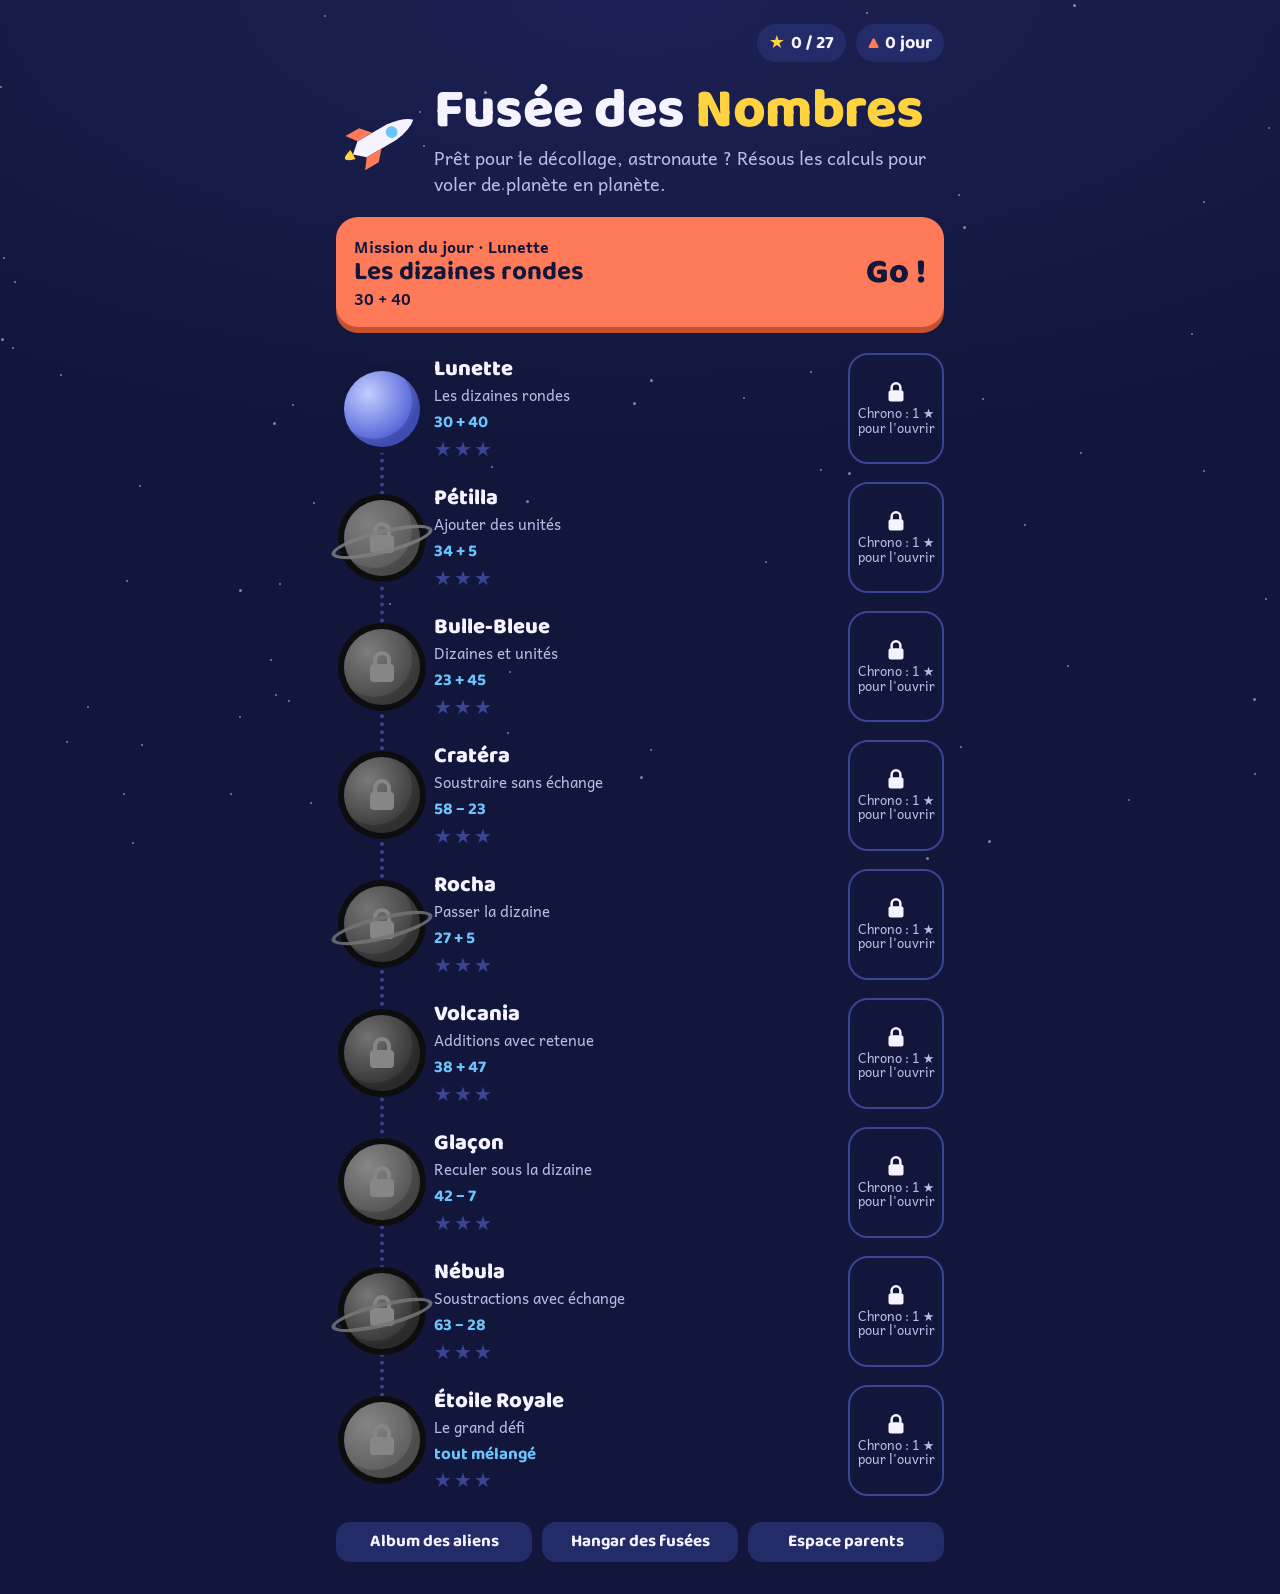
==== index.html @ b627ba55 "Allège la mission réparation et adapte les aides au téléphone Réparation : uniquement les calculs ra" ====
<!doctype html>
<html lang="fr">
<head>
<meta charset="utf-8">
<meta name="viewport" content="width=device-width,initial-scale=1,viewport-fit=cover">
<title>Fusée des Nombres</title>
<link rel="preconnect" href="https://fonts.googleapis.com">
<link rel="preconnect" href="https://fonts.gstatic.com" crossorigin>
<link rel="stylesheet" href="https://fonts.googleapis.com/css2?family=Baloo+2:wght@500;700;800&family=Andika:wght@400;700&display=swap">
<style>
/* Layout: one-screen app. A vertical star map of planets (one per skill); each mission is a cockpit with the calculation, a rocket progress track and a big keypad. */
:root{
  --night:#12163a; --night-2:#1b2155; --panel:#242b69; --line:#3b4494;
  --ink:#f5f3ff; --ink-soft:#b7bbe9;
  --star:#ffd23f; --silver:#cfd6ee; --rocket:#ff7a59; --mint:#53e0b0; --sky:#6cc4ff;
  --display:"Baloo 2","Comic Sans MS",system-ui,sans-serif;
  --body:"Andika","Trebuchet MS",system-ui,sans-serif;
  color-scheme:dark;
}
*{box-sizing:border-box}
html,body{height:100%}
body{background:var(--night);background-image:radial-gradient(120% 70% at 50% 0%,var(--night-2) 0%,var(--night) 70%);background-attachment:fixed;color:var(--ink);font-family:var(--body);font-size:18px;line-height:1.45;overflow-x:hidden}
button{font:inherit;color:inherit;cursor:pointer;border:0;background:none}
button:focus-visible,input:focus-visible{outline:3px solid var(--star);outline-offset:3px}
h1,h2,h3{font-family:var(--display);line-height:1.05;margin:0;text-wrap:balance}

#sky{position:fixed;inset:0;pointer-events:none;z-index:0}
#sky i{position:absolute;width:2px;height:2px;border-radius:50%;background:var(--ink);opacity:.5;animation:tw 3s ease-in-out infinite alternate}
@keyframes tw{to{opacity:.1}}

.app{position:relative;z-index:1;max-width:640px;margin:0 auto;padding-inline:16px;padding-block:16px 32px;display:flex;flex-direction:column;gap:20px;min-height:100%}

/* ---------- top bar ---------- */
.bar{display:flex;align-items:center;gap:10px;flex-wrap:wrap}
.bar .grow{flex:1;min-width:0}
.chip{display:inline-flex;align-items:center;gap:6px;padding:6px 12px;border-radius:999px;background:var(--panel);font-family:var(--display);font-weight:700;font-size:18px;white-space:nowrap}
.chip .s{color:var(--star)}
.chip .f{color:var(--rocket)}
.iconbtn{display:inline-flex;align-items:center;gap:6px;padding:8px 14px;border-radius:14px;background:var(--panel);font-family:var(--display);font-weight:700;font-size:17px}
.iconbtn:hover{background:var(--line)}

/* ---------- home ---------- */
.hero{display:flex;align-items:center;gap:14px}
.hero h1{font-size:clamp(38px,9vw,56px);font-weight:800;letter-spacing:-.5px}
.hero h1 span{color:var(--star)}
.hero svg{width:84px;flex:none;transform:rotate(-30deg)}
.hello{color:var(--ink-soft);margin:4px 0 0}
.cta{display:flex;align-items:center;justify-content:space-between;gap:12px;padding:16px 18px;border-radius:22px;background:var(--rocket);color:var(--night);text-align:left;box-shadow:0 6px 0 #c4502f}
.cta:active{transform:translateY(4px);box-shadow:0 2px 0 #c4502f}
.cta b{font-family:var(--display);font-size:26px;display:block;line-height:1}
.cta small{font-size:16px;font-weight:700}
.cta .go{font-family:var(--display);font-weight:800;font-size:34px;white-space:nowrap}
.review{display:flex;align-items:center;gap:10px;padding:12px 16px;border-radius:18px;border:2px dashed var(--sky);color:var(--sky);font-weight:700;text-align:left}

.map{list-style:none;margin:0;padding:0;display:flex;flex-direction:column;gap:6px;position:relative}
.map::before{content:"";position:absolute;left:44px;top:40px;bottom:40px;border-left:4px dotted var(--line)}
.map li{display:flex;align-items:center;gap:10px}
.stop{position:relative;flex:1;min-width:0;display:flex;align-items:center;gap:14px;padding:8px;border-radius:24px;text-align:left}
.chrono{flex:none;width:96px;align-self:stretch;margin-block:6px;display:flex;flex-direction:column;align-items:center;justify-content:center;gap:4px;padding:8px 4px;border-radius:20px;border:2px solid var(--sky);color:var(--sky);font-family:var(--display);font-weight:700;font-size:15px;line-height:1.1;text-align:center}
.chrono:not([disabled]):hover{background:rgba(108,196,255,.1)}
.chrono[disabled]{border-color:var(--line);color:var(--ink-soft);font-family:var(--body);font-weight:400;font-size:13px;cursor:default}
.chrono .best{color:var(--ink);font-size:19px;font-variant-numeric:tabular-nums}
.medals{display:flex;gap:4px}
.medals i{width:12px;height:12px;border-radius:50%;border:2px solid var(--line)}
.medals i.silver{background:var(--silver);border-color:var(--silver)}
.medals i.gold{background:var(--star);border-color:var(--star)}
.stop:not([disabled]):hover{background:rgba(255,255,255,.05)}
.stop[disabled]{cursor:default}
.planet{position:relative;flex:none;width:76px;height:76px;border-radius:50%;background:radial-gradient(circle at 32% 30%,var(--c1),var(--c2) 70%);box-shadow:inset -8px -8px 0 rgba(0,0,0,.18),0 0 0 6px var(--night)}
.planet.ring::after{content:"";position:absolute;left:-14px;right:-14px;top:30px;height:16px;border-radius:50%;border:4px solid var(--c1);transform:rotate(-14deg);opacity:.85}
.stop[disabled] .planet{filter:grayscale(1) brightness(.55)}
.lock{position:absolute;inset:0;display:grid;place-items:center}
.stop .t{min-width:0}
.stop .n{font-family:var(--display);font-weight:800;font-size:22px;line-height:1}
.stop .k{font-size:15px;color:var(--ink-soft)}
.stop .ex{font-family:var(--display);font-weight:700;font-size:17px;color:var(--sky)}
.stars{color:var(--line);font-size:20px;letter-spacing:2px;line-height:1}
.stars .on{color:var(--star)}
.foot{display:flex;gap:10px;flex-wrap:wrap}
.foot .iconbtn{flex:1;justify-content:center}

/* ---------- game ---------- */
.track{position:relative;height:44px;margin-inline:4px 34px}
.track .rail{position:absolute;left:0;right:0;top:20px;height:4px;border-radius:2px;background:var(--line)}
.track .dots{position:absolute;inset:0;display:flex;justify-content:space-between;align-items:center}
.track .dot{width:12px;height:12px;border-radius:50%;background:var(--line);border:2px solid var(--night)}
.track .dot.ok{background:var(--mint)}
.track .dot.half{background:var(--star)}
.track .dot.miss{background:var(--rocket)}
.track .ship{position:absolute;top:6px;width:52px;margin-left:-26px;transition:left .6s cubic-bezier(.3,1.4,.6,1)}
.track .goal{position:absolute;right:-34px;top:4px;width:36px;height:36px;border-radius:50%;background:radial-gradient(circle at 32% 30%,var(--c1),var(--c2) 70%)}

.qcard{display:flex;flex-direction:column;align-items:center;gap:6px;padding:22px 16px 18px;border-radius:28px;background:var(--panel);text-align:center}
.qcount{font-size:15px;color:var(--ink-soft);font-weight:700}
.calc{font-family:var(--display);font-weight:800;font-size:clamp(38px,11vw,72px);line-height:1;display:flex;align-items:center;gap:.22em;justify-content:center;font-variant-numeric:tabular-nums;white-space:nowrap}
.qcard.compact{padding:12px 12px 10px;gap:4px}
.qcard.compact .calc{font-size:clamp(32px,9vw,52px)}
.qcard.compact .msg{min-height:0;font-size:17px}
.app.playing{gap:14px}
.gamebar{flex-wrap:nowrap}
.gamebar .chip{min-width:0;overflow:hidden;text-overflow:ellipsis;font-size:16px}
.gamebar .iconbtn{flex:none}
/* clavier toujours visible en bas de l'écran ; l'aide défile au-dessus */
.dock{position:sticky;bottom:0;z-index:2;margin-inline:-16px;padding:10px 16px calc(10px + env(safe-area-inset-bottom,0px));background:var(--night);box-shadow:0 -12px 16px -8px var(--night)}
.calc .op{color:var(--sky)}
.answer{min-width:1.8em;padding:.05em .2em;border-radius:18px;border:4px dashed var(--ink-soft);color:var(--star);text-align:center}
.answer.empty{color:var(--line)}
.answer.good{border-style:solid;border-color:var(--mint);color:var(--mint);animation:pop .4s}
.answer.bad{border-style:solid;border-color:var(--rocket);color:var(--rocket);animation:shake .4s}
@keyframes pop{50%{transform:scale(1.15)}}
@keyframes shake{25%{transform:translateX(-8px)}75%{transform:translateX(8px)}}
.msg{min-height:1.5em;font-weight:700;font-size:19px;text-align:center}
.msg.good{color:var(--mint)} .msg.bad{color:var(--rocket)}

.tools{display:flex;gap:10px;justify-content:center;flex-wrap:wrap}
.toolbtn{padding:8px 16px;border-radius:999px;border:2px solid var(--line);font-weight:700;font-size:16px}
.toolbtn[aria-pressed="true"]{background:var(--sky);border-color:var(--sky);color:var(--night)}

.aid{display:flex;flex-direction:column;align-items:center;gap:12px;padding:16px;border-radius:22px;border:2px solid var(--line)}
.blocks{display:flex;align-items:flex-end;justify-content:center;gap:14px}
.grp{display:flex;flex-direction:column;align-items:center;gap:6px}
.grp{min-width:0}
.grp .cubes{display:flex;align-items:flex-end;gap:4px;flex-wrap:wrap;justify-content:center;max-width:220px}
.grp .lbl{font-size:14px;color:var(--ink-soft);text-align:center}
.ten{width:12px;height:80px;border-radius:2px;background:repeating-linear-gradient(to bottom,var(--sky) 0 7px,var(--night-2) 7px 8px)}
.units{display:grid;grid-template-columns:repeat(5,12px);gap:1px}
.one{width:12px;height:12px;border-radius:2px;background:var(--star)}
.grp.minus .one,.grp.minus .ten{opacity:.9}
.bigop{font-family:var(--display);font-weight:800;font-size:34px;color:var(--sky);align-self:center}

.col{font-family:var(--display);font-weight:800;font-size:40px;line-height:1.1;display:grid;grid-template-columns:repeat(3,1.1em);text-align:center;font-variant-numeric:tabular-nums}
.col .carry{font-size:22px;color:var(--rocket);align-self:end}
.col .x{text-decoration:line-through;text-decoration-color:var(--rocket);text-decoration-thickness:3px;color:var(--ink-soft)}
.col sup{font-size:.5em;color:var(--rocket);vertical-align:.7em}
.col .rule{grid-column:1/-1;height:4px;border-radius:2px;background:var(--ink);margin:4px 0}
.col .res{color:var(--mint)}
.col .tens{color:var(--sky)}
.steps{margin:0;padding-left:1.4em;display:flex;flex-direction:column;gap:4px;max-width:34em}
.aid.cols{flex-direction:row;align-items:center;justify-content:center;gap:18px}
.explain{display:flex;flex-direction:column;gap:8px;min-width:0}
.legend{font-size:14px;color:var(--ink-soft)}

.pad{display:grid;grid-template-columns:repeat(3,1fr);gap:10px}
.key{height:64px;border-radius:18px;background:var(--panel);font-family:var(--display);font-weight:800;font-size:32px;box-shadow:0 5px 0 var(--night-2)}
.key:active{transform:translateY(4px);box-shadow:0 1px 0 var(--night-2)}
.key.del{color:var(--ink-soft);font-size:26px}
.key.ok{background:var(--mint);color:var(--night);box-shadow:0 5px 0 #2a9f7a}
.key.ok:disabled{opacity:.4}
.next{width:100%;min-height:64px;padding:8px 14px;line-height:1.1;border-radius:18px;background:var(--star);color:var(--night);font-family:var(--display);font-weight:800;font-size:26px;box-shadow:0 5px 0 #c19a12}

/* ---------- result ---------- */
.result{display:flex;flex-direction:column;align-items:center;gap:16px;text-align:center;padding-top:12px}
.result h2{font-size:clamp(34px,8vw,46px)}
.bigstars{display:flex;gap:10px}
.bigstars svg{width:72px;height:72px}
.bigstars .on{animation:pop .5s backwards}
.bigstars .on:nth-child(2){animation-delay:.25s}
.bigstars .on:nth-child(3){animation-delay:.5s}
.facts{display:flex;gap:12px;flex-wrap:wrap;justify-content:center}
.fact{padding:10px 16px;border-radius:16px;background:var(--panel);min-width:130px}
.fact b{display:block;font-family:var(--display);font-size:30px;line-height:1;color:var(--star)}
.fact span{font-size:15px;color:var(--ink-soft)}
.gift{display:flex;align-items:center;gap:14px;padding:12px 18px;border-radius:22px;border:2px solid var(--star);text-align:left}
.gift svg{width:84px;height:84px;flex:none}
.gift .ship-art svg{width:120px;height:60px}
.actions{display:flex;flex-direction:column;gap:12px;width:100%}

/* ---------- album ---------- */
.album{display:grid;grid-template-columns:repeat(3,1fr);gap:12px}
.slot{display:flex;flex-direction:column;align-items:center;gap:4px;padding:12px 6px;border-radius:20px;background:var(--panel);text-align:center}
.slot svg{width:100%;max-width:96px;aspect-ratio:1}
.slot .n{font-family:var(--display);font-weight:700;font-size:17px;line-height:1.1}
.slot.empty svg{opacity:.25;filter:grayscale(1)}
.slot.gold{box-shadow:inset 0 0 0 3px var(--star)}
.note{color:var(--ink-soft);font-size:16px;margin:0}
.hangar{display:grid;grid-template-columns:repeat(2,1fr);gap:12px}
.bay{display:flex;flex-direction:column;align-items:center;gap:6px;padding:14px 10px;border-radius:20px;background:var(--panel);text-align:center;border:3px solid transparent}
.bay svg{width:100%;max-width:150px;aspect-ratio:2/1}
.bay .n{font-family:var(--display);font-weight:700;font-size:18px;line-height:1.1}
.bay .st{font-size:14px;color:var(--ink-soft)}
.bay.locked svg{opacity:.25;filter:grayscale(1) brightness(.6)}
.bay.locked{cursor:default}
.bay.on{border-color:var(--mint)}
.bay.on .st{color:var(--mint);font-weight:700}
.clock{font-family:var(--display);font-weight:800;font-size:30px;line-height:1;color:var(--star);font-variant-numeric:tabular-nums}
.goals{font-size:15px;color:var(--ink-soft)}
.bigtime{font-family:var(--display);font-weight:800;font-size:clamp(56px,16vw,84px);line-height:1;color:var(--star);font-variant-numeric:tabular-nums}
.targets{display:flex;flex-direction:column;gap:6px;align-items:stretch;width:100%;max-width:340px}
.target{display:flex;justify-content:space-between;gap:10px;padding:8px 14px;border-radius:14px;background:var(--panel);font-weight:700}
.target.hit{box-shadow:inset 0 0 0 2px var(--mint);color:var(--mint)}
.gift .ship-art{width:120px;flex:none}

/* ---------- parents ---------- */
.parents{display:flex;flex-direction:column;gap:18px}
.parents h2{font-size:32px}
.parents h3{font-size:22px;margin-bottom:8px}
.box{padding:16px;border-radius:20px;background:var(--panel);min-width:0}
.tbl{overflow-x:auto}
table{border-collapse:collapse;width:100%;font-size:15px;font-variant-numeric:tabular-nums}
th,td{padding:8px 6px;text-align:left;border-bottom:1px solid var(--line);vertical-align:top}
th{font-size:13px;letter-spacing:.06em;text-transform:uppercase;color:var(--ink-soft);font-weight:700}
td.num{text-align:right;white-space:nowrap}
.meter{display:inline-block;width:52px;height:8px;border-radius:4px;background:var(--line);vertical-align:middle;margin-right:6px;overflow:hidden}
.meter i{display:block;height:100%;background:var(--mint)}
.errs{display:flex;flex-wrap:wrap;gap:8px}
.err{padding:4px 10px;border-radius:10px;background:var(--night-2);font-family:var(--display);font-weight:700}
.field{display:flex;gap:10px;flex-wrap:wrap;align-items:center}
.field input{flex:1;min-width:0;padding:10px 14px;border-radius:12px;border:2px solid var(--line);background:var(--night);color:var(--ink);font:inherit}
.tips{margin:0;padding-left:1.2em;display:flex;flex-direction:column;gap:6px;font-size:16px}
.danger{color:var(--rocket);border:2px solid var(--rocket);padding:8px 14px;border-radius:12px;font-weight:700}
.danger.solid{background:var(--rocket);color:var(--night)}

/* confetti */
.confetti{position:fixed;inset:0;pointer-events:none;z-index:5;overflow:hidden}
.confetti i{position:absolute;top:-20px;width:10px;height:14px;border-radius:2px;animation:fall 2.4s ease-in forwards}
@keyframes fall{to{transform:translateY(110vh) rotate(540deg)}}

.ship .flame{animation:flick .15s infinite alternate}
@keyframes flick{to{transform:scaleX(1.35);transform-origin:right center}}

@media (max-width:480px){
  .aid{padding:10px;gap:8px}
  .aid.cols{gap:10px}
  .col{font-size:28px}
  .col .carry{font-size:17px}
  .steps{font-size:15px;line-height:1.35;padding-left:1.2em}
  .blocks{gap:8px}
  .grp .lbl{font-size:12px}
  .ten{width:8px;height:52px;background:repeating-linear-gradient(to bottom,var(--sky) 0 4.2px,var(--night-2) 4.2px 5.2px)}
  .units{grid-template-columns:repeat(5,8px)}
  .one{width:8px;height:8px}
  .grp .cubes{gap:3px;max-width:120px}
  .bigop{font-size:26px}
  .track{height:34px}
  .track .rail{top:15px}
  .track .ship{top:2px;width:44px;margin-left:-22px}
  .track .goal{top:2px;width:30px;height:30px;right:-32px}
  .tools .toolbtn{padding:6px 12px;font-size:15px}
  .pad{gap:8px}
}
@media (max-width:420px){
  .key{height:52px;font-size:28px}
  .planet{width:64px;height:64px}
  .map::before{left:38px}
  .stop{gap:10px}
  .chrono{width:84px}
  .stop .n{font-size:20px}
}
@media (prefers-reduced-motion:reduce){
  *,*::before,*::after{animation:none!important;transition:none!important}
}
</style>

<div id="sky" aria-hidden="true"></div>
<main class="app" id="app"></main>

<script>
(function(){
"use strict";

/* =========================================================
   Niveaux : une planète = une compétence du programme de CE1
   ========================================================= */
const rnd=(a,b)=>a+Math.floor(Math.random()*(b-a+1));
const pick=a=>a[Math.floor(Math.random()*a.length)];
const Q=(a,op,b)=>({a,op,b});

const GEN={
  // 30 + 40, 80 − 50
  tens(){ if(Math.random()<.6){const ta=rnd(1,8);return Q(ta*10,'+',rnd(1,9-ta)*10)} const ta=rnd(2,9);return Q(ta*10,'-',rnd(1,ta-1)*10) },
  // 34 + 5 (sans retenue)
  addSmall(){ const u=rnd(0,8);return Q(rnd(1,8)*10+u,'+',rnd(1,9-u)) },
  // 23 + 45 (sans retenue)
  add2(){ const ua=rnd(0,8),ub=rnd(1,9-ua),ta=rnd(1,8),tb=rnd(1,9-ta);return Q(ta*10+ua,'+',tb*10+ub) },
  // 58 − 23 ou 47 − 5 (sans échange)
  subSimple(){ if(Math.random()<.3){const ua=rnd(1,9);return Q(rnd(1,9)*10+ua,'-',rnd(1,ua))} const ta=rnd(2,9),ua=rnd(0,9);return Q(ta*10+ua,'-',rnd(1,ta-1)*10+rnd(0,ua)) },
  // 27 + 5 (on passe la dizaine)
  addCross(){ const ua=rnd(2,9);return Q(rnd(1,8)*10+ua,'+',rnd(10-ua,9)) },
  // 38 + 47 (avec retenue)
  addCarry(){ const ua=rnd(1,9),ub=rnd(Math.max(1,10-ua),9),ta=rnd(1,7),tb=rnd(1,8-ta);return Q(ta*10+ua,'+',tb*10+ub) },
  // 42 − 7 (on recule sous la dizaine)
  subCross(){ const ua=rnd(0,8);return Q(rnd(2,9)*10+ua,'-',rnd(ua+1,9)) },
  // 63 − 28 (avec échange)
  subBorrow(){ const ta=rnd(2,9),ua=rnd(0,8);return Q(ta*10+ua,'-',rnd(1,ta-1)*10+rnd(ua+1,9)) },
};
GEN.mix=()=>pick([GEN.add2,GEN.addCarry,GEN.addCarry,GEN.addCross,GEN.subSimple,GEN.subCross,GEN.subBorrow,GEN.subBorrow])();

const LEVELS=[
  {id:'tens',     name:'Lunette',      skill:'Les dizaines rondes',        ex:'30 + 40',  c1:'#c3cfff',c2:'#4b5bd6',silver:60,gold:35},
  {id:'addSmall', name:'Pétilla',      skill:'Ajouter des unités',         ex:'34 + 5',   c1:'#ffe6a8',c2:'#e89a2c',ring:true,silver:60,gold:35},
  {id:'add2',     name:'Bulle-Bleue',  skill:'Dizaines et unités',         ex:'23 + 45',  c1:'#b5efff',c2:'#2a8fc7',silver:75,gold:45},
  {id:'subSimple',name:'Cratéra',      skill:'Soustraire sans échange',    ex:'58 − 23',  c1:'#e6d9ff',c2:'#7d55d9',silver:80,gold:50},
  {id:'addCross', name:'Rocha',        skill:'Passer la dizaine',          ex:'27 + 5',   c1:'#ffc9b8',c2:'#e0573a',ring:true,silver:80,gold:50},
  {id:'addCarry', name:'Volcania',     skill:'Additions avec retenue',     ex:'38 + 47',  c1:'#ffc2d2',c2:'#c23a6b',silver:100,gold:65},
  {id:'subCross', name:'Glaçon',       skill:'Reculer sous la dizaine',    ex:'42 − 7',   c1:'#d6fff3',c2:'#2fb58e',silver:90,gold:60},
  {id:'subBorrow',name:'Nébula',       skill:'Soustractions avec échange', ex:'63 − 28',  c1:'#f7ccff',c2:'#9a3fc2',ring:true,silver:120,gold:80},
  {id:'mix',      name:'Étoile Royale',skill:'Le grand défi',              ex:'tout mélangé',c1:'#fff4b8',c2:'#e0a800',silver:120,gold:80},
];
const QUESTIONS=10;
const REVIEW_MAX=8;
const lvOrder=lv=>{const i=LEVELS.findIndex(l=>l.id===lv);return i<0?LEVELS.length:i};

/* =========================================================
   Sauvegarde (dans ce navigateur)
   ========================================================= */
const KEY='fusee-des-nombres-v1';
const fresh=()=>({v:1,name:'',sound:true,levels:{},stats:{},errors:[],stickers:{},lastDay:'',dayStreak:0,times:{},rockets:{},ship:'base'});
let S=fresh();
try{const s=JSON.parse(localStorage.getItem(KEY));if(s&&s.v===1)S=Object.assign(fresh(),s)}catch(e){}
function save(){try{localStorage.setItem(KEY,JSON.stringify(S))}catch(e){}}

const starsOf=id=>(S.levels[id]&&S.levels[id].stars)||0;
const unlocked=i=>i===0||starsOf(LEVELS[i-1].id)>=1;
const totalStars=()=>LEVELS.reduce((n,l)=>n+starsOf(l.id),0);
const res=q=>q.op==='+'?q.a+q.b:q.a-q.b;
const sign=op=>op==='+'?'+':'−';
const qkey=q=>q.a+q.op+q.b;
const dayStr=d=>d.getFullYear()+'-'+String(d.getMonth()+1).padStart(2,'0')+'-'+String(d.getDate()).padStart(2,'0');
function touchDay(){const t=dayStr(new Date()),y=new Date();y.setDate(y.getDate()-1);if(S.lastDay!==t){S.dayStreak=S.lastDay===dayStr(y)?S.dayStreak+1:1;S.lastDay=t}}
const fmt=ms=>(Math.floor(ms/100)/10).toFixed(1).replace('.',',')+' s';
const chronoOpen=id=>starsOf(id)>=1;
function currentStreak(){const t=dayStr(new Date()),y=new Date();y.setDate(y.getDate()-1);return (S.lastDay===t||S.lastDay===dayStr(y))?S.dayStreak:0}

/* =========================================================
   Sons (après un premier toucher)
   ========================================================= */
let actx=null;
function tone(freqs,dur,type){
  if(!S.sound)return;
  try{
    actx=actx||new (window.AudioContext||window.webkitAudioContext)();
    freqs.forEach((f,i)=>{const o=actx.createOscillator(),g=actx.createGain(),t=actx.currentTime+i*dur;
      o.type=type||'sine';o.frequency.value=f;g.gain.setValueAtTime(.0001,t);g.gain.exponentialRampToValueAtTime(.18,t+.02);g.gain.exponentialRampToValueAtTime(.0001,t+dur);
      o.connect(g);g.connect(actx.destination);o.start(t);o.stop(t+dur+.05)});
  }catch(e){}
}
const sfx={good:()=>tone([660,880],.11),bad:()=>tone([220,180],.16,'triangle'),win:()=>tone([523,659,784,1047],.13),key:()=>tone([440],.04)};

/* =========================================================
   Dessins
   ========================================================= */
const ROCKET=`<svg viewBox="0 0 64 32" aria-hidden="true"><path class="flame" d="M10 12 Q-4 16 10 20 Z" fill="var(--star)"/><path d="M10 16 L18 9 H44 Q58 11 63 16 Q58 21 44 23 H18 Z" fill="var(--ink)"/><circle cx="44" cy="16" r="4.5" fill="var(--sky)"/><path d="M18 9 L12 1 H24 L31 9Z" fill="var(--rocket)"/><path d="M18 23 L12 31 H24 L31 23Z" fill="var(--rocket)"/></svg>`;
function rocketSVG(id,gold){
  const i=LEVELS.findIndex(l=>l.id===id);
  if(i<0)return ROCKET;
  const L=LEVELS[i],body=gold?'#ffd23f':L.c1,fin=L.c2,v=i%3;
  let s=`<svg viewBox="0 0 64 32" aria-hidden="true"><path class="flame" d="M10 12 Q-4 16 10 20 Z" fill="var(--star)"/><path d="M18 9 L12 1 H24 L31 9Z" fill="${fin}"/><path d="M18 23 L12 31 H24 L31 23Z" fill="${fin}"/>`;
  if(v===0)s+=`<path d="M10 16 L18 9 H44 Q58 11 63 16 Q58 21 44 23 H18 Z" fill="${body}"/><path d="M50 10.5 Q58 12 63 16 Q58 20 50 21.5 Z" fill="${fin}"/><circle cx="40" cy="16" r="4.5" fill="var(--sky)"/>`;
  else if(v===1)s+=`<path d="M10 16 L16 10 H40 L63 16 L40 22 H16 Z" fill="${body}"/><rect x="16" y="14.5" width="24" height="3" fill="${fin}"/><circle cx="46" cy="16" r="3.5" fill="var(--sky)"/>`;
  else s+=`<rect x="10" y="8" width="44" height="16" rx="8" fill="${body}"/><path d="M52 9 Q64 16 52 23Z" fill="${fin}"/><circle cx="30" cy="16" r="3.5" fill="var(--sky)"/><circle cx="42" cy="16" r="3.5" fill="var(--sky)"/>`;
  if(gold)s+=`<path d="M26 1 l1.6 3.4 3.4 1.6 -3.4 1.6 -1.6 3.4 -1.6 -3.4 -3.4 -1.6 3.4 -1.6z" fill="#fff"/>`;
  return s+`</svg>`;
}
const myShip=()=>S.rockets[S.ship]?rocketSVG(S.ship,S.rockets[S.ship]==='gold'):ROCKET;
const LOCK=`<svg width="28" height="32" viewBox="0 0 28 32" aria-hidden="true"><path d="M7 14 V9 a7 7 0 0 1 14 0 V14" stroke="var(--ink)" stroke-width="4" fill="none"/><rect x="2" y="13" width="24" height="18" rx="4" fill="var(--ink)"/></svg>`;
const STAR=(on)=>`<svg viewBox="0 0 24 24" class="${on?'on':''}" aria-hidden="true"><path d="M12 2l2.9 6.6 7.1.6-5.4 4.7 1.6 7L12 17.3 5.8 21l1.6-7L2 9.2l7.1-.6z" fill="${on?'var(--star)':'var(--line)'}"/></svg>`;
const starsTxt=n=>`<span class="stars" aria-label="${n} étoile${n>1?'s':''} sur 3">${[0,1,2].map(i=>`<span class="${i<n?'on':''}">★</span>`).join('')}</span>`;

function alien(i,gold){
  const L=LEVELS[i],col=L.c2,eyes=[1,2,3][i%3],ant=i%2?2:1;
  let s=`<svg viewBox="0 0 100 100" aria-hidden="true">`;
  if(ant===1)s+=`<line x1="50" y1="34" x2="50" y2="12" stroke="${col}" stroke-width="5"/><circle cx="50" cy="11" r="7" fill="${L.c1}"/>`;
  else s+=`<line x1="38" y1="36" x2="27" y2="12" stroke="${col}" stroke-width="5"/><line x1="62" y1="36" x2="73" y2="12" stroke="${col}" stroke-width="5"/><circle cx="27" cy="11" r="6" fill="${L.c1}"/><circle cx="73" cy="11" r="6" fill="${L.c1}"/>`;
  s+=`<ellipse cx="20" cy="66" rx="8" ry="5" fill="${col}" transform="rotate(-30 20 66)"/><ellipse cx="80" cy="66" rx="8" ry="5" fill="${col}" transform="rotate(30 80 66)"/>`;
  s+=`<ellipse cx="50" cy="62" rx="31" ry="30" fill="${col}"/><ellipse cx="42" cy="48" rx="12" ry="7" fill="#fff" opacity=".18"/>`;
  const xs=eyes===1?[50]:eyes===2?[39,61]:[35,50,65],r=eyes===1?12:eyes===2?9:7;
  xs.forEach(x=>{s+=`<circle cx="${x}" cy="56" r="${r}" fill="#fff"/><circle cx="${x+2}" cy="57" r="${r*.45}" fill="#12163a"/>`});
  s+=`<path d="M38 76 Q50 86 62 76" stroke="#12163a" stroke-width="4" fill="none" stroke-linecap="round"/>`;
  if(gold)s+=`<path d="M34 30 L38 18 L46 26 L50 14 L54 26 L62 18 L66 30 Z" fill="#ffd23f" stroke="#c19a12" stroke-width="2"/>`;
  return s+`</svg>`;
}

/* aide visuelle : barres de dizaines et cubes d'unités */
function blocks(n,label){
  const t=Math.floor(n/10),u=n%10;
  let h=`<div class="grp"><div class="cubes">`;
  for(let i=0;i<t;i++)h+=`<span class="ten"></span>`;
  if(u){h+=`<span class="units">`;for(let i=0;i<u;i++)h+=`<span class="one"></span>`;h+=`</span>`}
  h+=`</div><div class="lbl"><b>${n}</b><br>${t} dizaine${t>1?'s':''}, ${u} unité${u>1?'s':''}${label?'<br>'+label:''}</div></div>`;
  return h;
}

/* calcul posé en colonnes + étapes ; reveal=false : indice, reveal=true : correction */
function column(q,reveal){
  const ta=Math.floor(q.a/10),ua=q.a%10,tb=Math.floor(q.b/10),ub=q.b%10,r=res(q),tr=Math.floor(r/10),ur=r%10;
  const add=q.op==='+',carry=add&&ua+ub>=10,borrow=!add&&ua<ub;
  const cell=(c,cls)=>`<span class="${cls||''}">${c}</span>`;
  let g='';
  // ligne des retenues / échanges
  g+=cell('')+cell(carry?'1':borrow?String(ta-1):'','carry')+cell('');
  g+=cell('')+cell(ta||'',borrow?'x tens':'tens')+cell(borrow?`<sup>1</sup>${ua}`:ua);
  g+=cell(sign(q.op),'tens')+cell(tb||'','tens')+cell(ub);
  g+=`<span class="rule"></span>`;
  g+=cell('')+cell(reveal?(tr||(r<10?'':'0')):'?','res')+cell(reveal?ur:'?','res');
  const S=[];
  if(ua===0&&ub===0){
    S.push(`Pense en dizaines : ${ta} dizaine${ta>1?'s':''} ${add?'+':'−'} ${tb} dizaine${tb>1?'s':''} = ${reveal?tr+' dizaine'+(tr>1?'s':''):'?'}.`);
    if(reveal)S.push(`Donc ${q.a} ${sign(q.op)} ${q.b} = <b>${r}</b>.`);
    return {grid:g,steps:S};
  }
  if(add){
    const su=ua+ub;
    if(reveal){
      S.push(carry?`Unités : ${ua} + ${ub} = ${su}. J'écris ${su-10} et je retiens 1 dizaine.`:`Unités : ${ua} + ${ub} = ${su}.`);
      S.push(tb?`Dizaines : ${ta} + ${tb}${carry?' + 1 (la retenue)':''} = ${tr}.`:(carry?`Dizaines : ${ta} + 1 (la retenue) = ${tr}.`:`Dizaines : le ${ta} descend.`));
      S.push(`Résultat : <b>${r}</b>.`);
    }else{
      S.push(`Commence par les unités : ${ua} + ${ub}.`);
      if(carry)S.push(`Tu trouves 10 ou plus ? Garde 1 dizaine en retenue, en haut.`);
      S.push(tb?`Puis les dizaines : ${ta} + ${tb}${carry?' + la retenue':''}.`:(carry?`Puis les dizaines : ${ta} + la retenue.`:`Les dizaines ne changent pas.`));
    }
  }else{
    if(reveal){
      S.push(borrow?`Unités : ${ua} − ${ub}, c'est trop petit ! J'échange 1 dizaine contre 10 unités : ${ua+10} − ${ub} = ${ua+10-ub}.`:`Unités : ${ua} − ${ub} = ${ua-ub}.`);
      const tt=borrow?ta-1:ta;
      S.push(borrow?`Il reste ${tt} dizaine${tt>1?'s':''}. ${tb?`${tt} − ${tb} = ${tr}.`:''}`:(tb?`Dizaines : ${ta} − ${tb} = ${tr}.`:`Dizaines : le ${ta} descend.`));
      S.push(`Résultat : <b>${r}</b>.`);
    }else{
      S.push(`Commence par les unités : ${ua} − ${ub}.`);
      if(borrow)S.push(`${ua} est plus petit que ${ub} ! Échange 1 dizaine contre 10 unités : tu calcules ${ua+10} − ${ub}.`);
      S.push(borrow?`Il ne reste plus que ${ta-1} dizaine${ta-1>1?'s':''}${tb?` : calcule ${ta-1} − ${tb}`:''}.`:(tb?`Puis les dizaines : ${ta} − ${tb}.`:`Les dizaines ne changent pas.`));
    }
  }
  return {grid:g,steps:S};
}

/* =========================================================
   Missions
   ========================================================= */
let M=null;   // mission en cours
let screen='home';

function buildMission(lvId,timed){
  const qs=[],seen=new Set();
  // réparation : uniquement les calculs ratés, du plus facile au plus difficile
  const bank=timed?[]:lvId==='review'?S.errors.slice().sort((x,y)=>lvOrder(x.lv)-lvOrder(y.lv)).slice(0,REVIEW_MAX):S.errors.filter(e=>e.lv===lvId).slice(-3);
  bank.forEach(e=>{if(!seen.has(qkey(e))){seen.add(qkey(e));qs.push({a:e.a,op:e.op,b:e.b,lv:e.lv,review:true})}});
  const gen=GEN[lvId]||GEN.mix;
  let guard=0;
  while(lvId!=='review'&&qs.length<QUESTIONS&&guard++<500){const q=gen();if(seen.has(qkey(q)))continue;seen.add(qkey(q));q.lv=lvId==='review'?'mix':lvId;qs.push(q)}
  if(lvId!=='review')for(let i=qs.length-1;i>0;i--){const j=Math.floor(Math.random()*(i+1));[qs[i],qs[j]]=[qs[j],qs[i]]}
  return {lv:lvId,qs,i:0,tries:0,input:'',pts:0,first:0,streak:0,best:0,marks:[],aid:qs[0]&&qs[0].review?'hint':false,phase:'ask',msg:'',msgCls:'',
    timed:!!timed,elapsed:0,penalty:0,errs:0,tick:performance.now()};
}
function startMission(lvId,timed){M=buildMission(lvId,timed);screen='game';render()}
/* temps du chrono : il ne tourne que pendant qu'une question attend sa réponse */
function clockMs(){return M.elapsed+M.penalty+(M.phase==='ask'&&!M.paused?performance.now()-M.tick:0)}

function addError(q){
  if(!S.errors.some(e=>qkey(e)===qkey(q)))S.errors.push({lv:q.lv,a:q.a,op:q.op,b:q.b});
  if(S.errors.length>40)S.errors.shift();
}
function removeError(q){S.errors=S.errors.filter(e=>qkey(e)!==qkey(q))}
function stat(lv){return S.stats[lv]||(S.stats[lv]={q:0,first:0,missions:0})}

const CHEERS=['Bravo !','Super calcul !','Exact !','Génial !','Bien joué !','Parfait !','Champion !'];
function cheer(){const c=pick(CHEERS);return S.name&&Math.random()<.35?c.replace(' !',`, ${S.name} !`):c}

function submit(){
  if(M.phase!=='ask'||!M.input)return;
  const q=M.qs[M.i],v=parseInt(M.input,10),st=stat(q.lv);
  if(M.timed){
    M.elapsed+=performance.now()-M.tick;
    if(v===res(q)){M.first++;M.streak++;M.best=Math.max(M.best,M.streak);M.marks[M.i]='ok';M.phase='good';M.msg=pick(['Vite et juste !','Bien !','Exact !','Ça file !']);M.msgCls='good';sfx.good()}
    else{M.penalty+=5000;M.errs++;M.streak=0;M.marks[M.i]='miss';M.phase='timedbad';M.msg=`+5 s · la bonne réponse était ${res(q)}`;M.msgCls='bad';sfx.bad()}
    save();render();const m=M;setTimeout(()=>{if(M===m)nextQ()},M.phase==='good'?450:1700);
    return;
  }
  if(M.tries===0)st.q++;
  if(v===res(q)){
    if(M.tries===0){M.pts+=1;M.first++;st.first++;M.streak++;M.best=Math.max(M.best,M.streak);M.marks[M.i]='ok';if(q.review)removeError(q)}
    else{M.pts+=.5;M.streak=0;M.marks[M.i]='half'}
    M.phase='good';
    M.msg=M.streak>=3&&M.streak%2===1?`${M.streak} bonnes réponses d'affilée, la fusée accélère !`:(M.tries?'Oui ! Tu as trouvé.':cheer());
    M.msgCls='good';sfx.good();save();render();
    const m=M;setTimeout(()=>{if(M===m)nextQ()},M.tries?1100:900);
  }else{
    M.tries++;M.streak=0;addError(q);sfx.bad();
    if(M.tries===1){M.phase='ask';M.aid='hint';M.msg='Presque ! Regarde l\'indice et réessaie.';M.msgCls='bad';M.wrong=M.input;M.input=''}
    else{M.phase='solution';M.aid='solution';M.marks[M.i]='miss';M.msg='Pas grave, voici comment on fait.';M.msgCls='bad';M.wrong=M.input}
    save();render();
  }
}
function nextQ(){
  if(!M||screen!=='game')return;
  M.i++;M.tries=0;M.input='';M.phase='ask';M.aid=M.qs[M.i]&&M.qs[M.i].review?'hint':false;M.msg='';M.msgCls='';M.wrong='';M.tick=performance.now();
  if(M.i>=M.qs.length)(M.timed?finishTimed:finish)();else render();
}
function finish(){
  const pts=M.pts,stars=pts>=9?3:pts>=7?2:pts>=5?1:0,lv=M.lv;
  const out={stars,pts,first:M.first,best:M.best,lv,n:M.qs.length,newSticker:null,unlockedNext:false};
  if(lv!=='review'){
    const L=S.levels[lv]||(S.levels[lv]={stars:0,plays:0});
    const idx=LEVELS.findIndex(l=>l.id===lv);
    const wasLocked=idx<LEVELS.length-1&&!unlocked(idx+1);
    L.plays++;if(stars>L.stars)L.stars=stars;
    stat(lv).missions++;
    if(stars>=1){const had=S.stickers[lv];const now=stars===3?'gold':'normal';if(!had||(had==='normal'&&now==='gold')){S.stickers[lv]=now;out.newSticker={idx,gold:now==='gold'}}}
    out.unlockedNext=wasLocked&&idx<LEVELS.length-1&&unlocked(idx+1);
  }
  touchDay();
  save();M.result=out;screen='result';
  const allFixed=lv==='review'&&M.first===M.qs.length;
  if(stars>=1||lv==='review')sfx.win();
  if(stars===3||allFixed)confetti();
  render();
}

function finishTimed(){
  const lv=M.lv,L=LEVELS.find(l=>l.id===lv),total=Math.round(M.elapsed+M.penalty);
  const prev=S.times[lv]||0,record=!prev||total<prev;
  if(record)S.times[lv]=total;
  const tier=total<=L.gold*1000?'gold':total<=L.silver*1000?'silver':null;
  const had=S.rockets[lv];let won=null;
  if(tier&&(!had||(had==='silver'&&tier==='gold'))){S.rockets[lv]=tier;S.ship=lv;won=tier}
  touchDay();save();
  M.result={timed:true,lv,total,prev,record,tier,won,errs:M.errs,first:M.first};screen='result';
  if(won||record)sfx.win();
  if(won)confetti();
  render();
}

function confetti(){
  if(matchMedia('(prefers-reduced-motion: reduce)').matches)return;
  const c=document.createElement('div');c.className='confetti';
  const cols=['var(--star)','var(--rocket)','var(--mint)','var(--sky)'];
  for(let i=0;i<60;i++){const p=document.createElement('i');p.style.left=Math.random()*100+'%';p.style.background=cols[i%4];p.style.animationDelay=Math.random()*.8+'s';c.appendChild(p)}
  document.body.appendChild(c);setTimeout(()=>c.remove(),3500);
}

/* =========================================================
   Écrans
   ========================================================= */
const app=document.getElementById('app');
const esc=s=>String(s).replace(/[&<>"]/g,c=>({'&':'&amp;','<':'&lt;','>':'&gt;','"':'&quot;'}[c]));

function suggested(){
  for(let i=0;i<LEVELS.length;i++){if(unlocked(i)&&starsOf(LEVELS[i].id)<3)return i}
  return LEVELS.length-1;
}

function viewHome(){
  const s=suggested(),L=LEVELS[s],streak=currentStreak();
  let h=`<div class="bar"><div class="grow"></div>
    <span class="chip" title="Étoiles gagnées"><span class="s">★</span>${totalStars()} / ${LEVELS.length*3}</span>
    <span class="chip" title="Jours d'entraînement d'affilée"><span class="f">▲</span>${streak} jour${streak>1?'s':''}</span></div>
  <div class="hero">${myShip()}<div><h1>Fusée des <span>Nombres</span></h1>
    <p class="hello">${S.name?`Prêt pour le décollage, ${esc(S.name)} ?`:'Prêt pour le décollage, astronaute ?'} Résous les calculs pour voler de planète en planète.</p></div></div>
  <button class="cta" data-go="${L.id}"><span><small>Mission du jour · ${esc(L.name)}</small><b>${esc(L.skill)}</b><small>${L.ex}</small></span><span class="go">Go !</span></button>`;
  if(S.errors.length)h+=`<button class="review" data-go="review">↻ Mission réparation : ${Math.min(S.errors.length,REVIEW_MAX)} calcul${Math.min(S.errors.length,REVIEW_MAX)>1?'s':''} à retenter</button>`;
  h+=`<ol class="map" aria-label="Carte des planètes">`;
  LEVELS.forEach((l,i)=>{
    const open=unlocked(i);
    const co=chronoOpen(l.id),best=S.times[l.id],rk=S.rockets[l.id];
    h+=`<li><button class="stop" ${open?`data-go="${l.id}"`:'disabled'} style="--c1:${l.c1};--c2:${l.c2}" aria-label="${esc(l.name)}, ${esc(l.skill)}${open?'':', verrouillée'}">
      <span class="planet ${l.ring?'ring':''}">${open?'':`<span class="lock">${LOCK}</span>`}</span>
      <span class="t"><span class="n">${esc(l.name)}</span><br><span class="k">${esc(l.skill)}</span><br><span class="ex">${l.ex}</span><br>${starsTxt(starsOf(l.id))}</span>
    </button>${co?`<button class="chrono" data-chrono="${l.id}" aria-label="Chrono ${esc(l.name)}${best?', record '+fmt(best):''}"><span>Chrono</span><span class="best">${best?fmt(best):'Go !'}</span><span class="medals" aria-hidden="true"><i class="${rk?'silver':''}"></i><i class="${rk==='gold'?'gold':''}"></i></span></button>`
      :`<button class="chrono" disabled aria-label="Chrono verrouillé">${LOCK.replace('width="28" height="32"','width="18" height="20"')}<span>Chrono : 1 ★ pour l'ouvrir</span></button>`}</li>`;
  });
  h+=`</ol><div class="foot"><button class="iconbtn" data-nav="album">Album des aliens</button><button class="iconbtn" data-nav="hangar">Hangar des fusées</button><button class="iconbtn" data-nav="parents">Espace parents</button></div>`;
  return h;
}

function viewGame(){
  const L=M.lv==='review'?{name:'Réparation',c1:'#cdeeff',c2:'#3b7fd1'}:LEVELS.find(l=>l.id===M.lv);
  const q=M.qs[M.i];
  const N=M.qs.length;
  let dots='';for(let i=0;i<N;i++)dots+=`<span class="dot ${M.marks[i]||''}"></span>`;
  const pos=N>1?(M.i/(N-1))*100:0;
  const ansCls=M.phase==='good'?'good':(M.phase==='solution'||M.phase==='timedbad'||(M.msgCls==='bad'&&!M.input))?'bad':'';
  const shown=(M.phase==='solution'||M.phase==='timedbad')?res(q):(M.input||'?');
  let h=`<div class="bar gamebar"><button class="iconbtn" data-nav="home" aria-label="Retour à la carte">← Carte</button><div class="grow"></div>
    <span class="chip" style="--c1:${L.c1}">${M.timed?'Chrono · ':''}${esc(L.name)}</span>
    <button class="iconbtn" data-act="sound" aria-label="${S.sound?'Couper le son':'Activer le son'}" aria-pressed="${S.sound}">${S.sound?'<svg width="22" height="22" viewBox="0 0 24 24" aria-hidden="true"><path d="M4 9h4l5-4v14l-5-4H4z" fill="currentColor"/><path d="M16 8.5a5 5 0 0 1 0 7M18.5 6a8.5 8.5 0 0 1 0 12" stroke="currentColor" stroke-width="2" fill="none" stroke-linecap="round"/></svg>':'<svg width="22" height="22" viewBox="0 0 24 24" aria-hidden="true"><path d="M4 9h4l5-4v14l-5-4H4z" fill="currentColor"/><path d="M16 9l6 6M22 9l-6 6" stroke="currentColor" stroke-width="2" stroke-linecap="round"/></svg>'}</button></div>
  <div class="track" style="--c1:${L.c1};--c2:${L.c2}" aria-label="Question ${M.i+1} sur ${N}"><span class="rail"></span><span class="dots">${dots}</span><span class="ship" style="left:${pos}%">${myShip()}</span><span class="goal"></span></div>
  <section class="qcard ${M.aid?'compact':''}">
    ${M.timed?`<span class="clock" id="clock" aria-hidden="true">${fmt(clockMs())}</span><span class="goals">Calcul ${M.i+1} sur ${N} · fusée argent : ${L.silver} s · or : ${L.gold} s</span>`
      :`<span class="qcount">Calcul ${M.i+1} sur ${N}${q.review?' · à réparer':''}</span>`}
    <div class="calc" aria-live="polite"><span>${q.a}</span><span class="op">${sign(q.op)}</span><span>${q.b}</span><span class="op">=</span><span class="answer ${shown==='?'?'empty':''} ${ansCls}">${shown}</span></div>
    <div class="msg ${M.msgCls}" role="status">${esc(M.msg)}</div>
  </section>`;
  if(M.phase==='ask'&&!M.timed)h+=`<div class="tools"><button class="toolbtn" data-act="blocks" aria-pressed="${M.aid==='blocks'}">Voir les cubes</button><button class="toolbtn" data-act="cols" aria-pressed="${M.aid==='hint'}">Poser le calcul</button></div>`;
  if(M.aid==='blocks'){
    h+=`<div class="aid"><div class="blocks">${blocks(q.a)}<span class="bigop">${sign(q.op)}</span>${blocks(q.b,q.op==='-'?'à enlever':'')}</div>
      <span class="legend">Une barre bleue = 1 dizaine (10). Un cube jaune = 1 unité.</span></div>`;
  }else if(M.aid==='hint'||M.aid==='solution'){
    const c=column(q,M.aid==='solution');
    h+=`<div class="aid cols"><div class="col" aria-hidden="true">${c.grid}</div><div class="explain"><ol class="steps">${c.steps.map(s=>`<li>${s}</li>`).join('')}</ol>
      ${M.aid==='solution'&&M.wrong?`<span class="legend">Tu avais répondu ${esc(M.wrong)}. Ce calcul reviendra dans une prochaine mission.</span>`:''}</div></div>`;
  }
  if(M.phase==='solution')h+=`<div class="dock"><button class="next" data-act="next">J'ai compris, calcul suivant →</button></div>`;
  else{
    h+=`<div class="dock"><div class="pad">`;
    [1,2,3,4,5,6,7,8,9].forEach(n=>h+=`<button class="key" data-key="${n}">${n}</button>`);
    h+=`<button class="key del" data-key="del" aria-label="Effacer">⌫</button><button class="key" data-key="0">0</button><button class="key ok" data-key="ok" aria-label="Valider" ${M.input&&M.phase==='ask'?'':'disabled'}>✓</button></div></div>`;
  }
  return h;
}

function viewTimedResult(){
  const r=M.result,L=LEVELS.find(l=>l.id===r.lv);
  let h=`<div class="result"><div class="bigtime">${fmt(r.total)}</div>
    <h2>${r.won?'Nouvelle fusée !':r.record&&r.prev?'Nouveau record !':'Course terminée !'}</h2>
    <div class="facts"><div class="fact"><b>${r.first} / ${QUESTIONS}</b><span>calculs justes</span></div><div class="fact"><b>${r.errs?'+'+r.errs*5+' s':'0 s'}</b><span>de pénalités</span></div><div class="fact"><b>${fmt(S.times[r.lv])}</b><span>record</span></div></div>
    <div class="targets"><div class="target ${r.total<=L.silver*1000?'hit':''}"><span>Fusée argent</span><span>moins de ${L.silver} s ${r.total<=L.silver*1000?'✓':''}</span></div><div class="target ${r.total<=L.gold*1000?'hit':''}"><span>Fusée or</span><span>moins de ${L.gold} s ${r.total<=L.gold*1000?'✓':''}</span></div></div>`;
  if(r.won)h+=`<div class="gift"><span class="ship-art">${rocketSVG(r.lv,r.won==='gold')}</span><div><b>${r.won==='gold'?'Fusée dorée':'Fusée'} de ${esc(L.name)} gagnée !</b><br>Elle est déjà sur ta piste. Change de fusée dans le hangar.</div></div>`;
  else if(!r.tier)h+=`<p class="note">Encore ${fmt(r.total-L.silver*1000)} à gagner pour la fusée argent. Chaque erreur coûte 5 secondes : mieux vaut juste que trop vite !</p>`;
  else if(r.tier==='silver'&&S.rockets[r.lv]!=='gold')h+=`<p class="note">Encore ${fmt(r.total-L.gold*1000)} à gagner pour la fusée or.</p>`;
  h+=`<div class="actions"><button class="cta" data-chrono="${r.lv}" style="justify-content:center"><b>Rejouer le chrono</b></button><button class="iconbtn" data-nav="hangar" style="justify-content:center">Hangar des fusées</button><button class="iconbtn" data-nav="home" style="justify-content:center">Retour à la carte</button></div></div>`;
  return h;
}

function viewResult(){
  if(M.result.timed)return viewTimedResult();
  const r=M.result,L=LEVELS.find(l=>l.id===r.lv);
  const titles=['Encore un petit effort !','Mission réussie !','Très belle mission !','Mission parfaite !'];
  if(r.lv==='review'){
    const left=S.errors.length;
    return `<div class="result"><div class="gift" style="border-color:var(--mint)">${myShip().replace('<svg','<svg style="width:96px;height:48px"')}<div><b>Réparations terminées !</b><br>${r.first} calcul${r.first>1?'s':''} réparé${r.first>1?'s':''} sur ${r.n}.</div></div>
      <h2>${r.first===r.n?'La fusée est comme neuve !':'Bon travail de mécanicien !'}</h2>
      <p class="note">${left?`Encore ${left} calcul${left>1?'s':''} à réparer. ${left>1?'Ils reviendront':'Il reviendra'} dans les prochaines missions.`:'Plus aucun calcul à réparer. Bravo !'}</p>
      <div class="actions">${left?`<button class="cta" data-go="review" style="justify-content:center;text-align:center"><b>Continuer les réparations</b></button>`:''}<button class="iconbtn" data-nav="home" style="justify-content:center">Retour à la carte</button></div></div>`;
  }
  let h=`<div class="result"><div class="bigstars">${[0,1,2].map(i=>STAR(i<r.stars)).join('')}</div>
    <h2>${titles[r.stars]}</h2>
    <div class="facts"><div class="fact"><b>${r.first} / ${r.n}</b><span>du premier coup</span></div><div class="fact"><b>${r.best}</b><span>meilleure série</span></div></div>`;
  if(r.stars===0&&r.lv!=='review')h+=`<p class="note">Il faut au moins 5 points pour gagner une étoile. Utilise les cubes et le calcul posé, tu vas y arriver !</p>`;
  if(r.newSticker)h+=`<div class="gift">${alien(r.newSticker.idx,r.newSticker.gold)}<div><b>Nouvel alien ${r.newSticker.gold?'doré ':''}!</b><br>Les habitants de ${esc(LEVELS[r.newSticker.idx].name)} rejoignent ton album.</div></div>`;
  if(r.unlockedNext){const n=LEVELS[LEVELS.indexOf(L)+1];h+=`<p class="note">Nouvelle planète débloquée : <b style="color:var(--star)">${esc(n.name)}</b></p>`}
  h+=`<div class="actions">`;
  const idx=L?LEVELS.indexOf(L):-1;
  if(idx>=0&&idx<LEVELS.length-1&&unlocked(idx+1)&&r.stars>=1)h+=`<button class="next" data-go="${LEVELS[idx+1].id}">Planète suivante : ${esc(LEVELS[idx+1].name)} →</button>`;
  h+=`<button class="cta" data-go="${r.lv}" style="justify-content:center"><b>Rejouer</b></button><button class="iconbtn" data-nav="home" style="justify-content:center">Retour à la carte</button></div></div>`;
  return h;
}

function viewAlbum(){
  const n=Object.keys(S.stickers).length;
  let h=`<div class="bar"><button class="iconbtn" data-nav="home">← Carte</button></div><h2 style="font-size:36px">Album des aliens</h2>
  <p class="note">${n} alien${n>1?'s':''} sur ${LEVELS.length}. Gagne au moins 1 étoile sur une planète pour rencontrer ses habitants. Avec 3 étoiles, ils portent une couronne dorée !</p><div class="album">`;
  LEVELS.forEach((l,i)=>{const st=S.stickers[l.id];h+=`<div class="slot ${st?'':'empty'} ${st==='gold'?'gold':''}">${alien(i,st==='gold')}<span class="n">${st?esc(l.name):'???'}</span>${starsTxt(starsOf(l.id))}</div>`});
  return h+`</div>`;
}

function viewHangar(){
  const n=Object.keys(S.rockets).length;
  let h=`<div class="bar"><button class="iconbtn" data-nav="home">← Carte</button></div><h2 style="font-size:36px">Hangar des fusées</h2>
  <p class="note">${n} fusée${n>1?'s':''} gagnée${n>1?'s':''} sur ${LEVELS.length}. Bats le temps argent d'une planète en mode chrono pour gagner sa fusée, puis le temps or pour la version dorée. Touche une fusée pour monter à bord.</p><div class="hangar">`;
  h+=`<button class="bay ${S.ship==='base'||!S.rockets[S.ship]?'on':''}" data-ship="base">${ROCKET}<span class="n">Fusée de départ</span><span class="st">${S.ship==='base'||!S.rockets[S.ship]?'À bord ✓':'Disponible'}</span></button>`;
  LEVELS.forEach(l=>{const rk=S.rockets[l.id],on=S.ship===l.id&&rk;
    h+=rk?`<button class="bay ${on?'on':''}" data-ship="${l.id}">${rocketSVG(l.id,rk==='gold')}<span class="n">${esc(l.name)}${rk==='gold'?' (or)':''}</span><span class="st">${on?'À bord ✓':rk==='gold'?'Record '+fmt(S.times[l.id]):`Or : moins de ${l.gold} s`}</span></button>`
      :`<div class="bay locked">${rocketSVG(l.id,false)}<span class="n">${esc(l.name)}</span><span class="st">${chronoOpen(l.id)?`Chrono en moins de ${l.silver} s`:'Gagne 1 ★ sur la planète'}</span></div>`});
  return h+`</div>`;
}

let confirmReset=false;
function viewParents(){
  let h=`<div class="bar"><button class="iconbtn" data-nav="home">← Carte</button></div><div class="parents"><h2>Espace parents</h2>
  <div class="box"><h3>Prénom de l'astronaute</h3><div class="field"><input id="kidname" maxlength="20" placeholder="ex. Léo" value="${esc(S.name)}" aria-label="Prénom"><button class="iconbtn" data-act="savename">Enregistrer</button></div></div>
  <div class="box"><h3>Progression</h3><div class="tbl"><table><thead><tr><th>Planète</th><th>Compétence</th><th class="num">Missions</th><th class="num">1er essai</th><th>Étoiles</th><th class="num">Chrono</th></tr></thead><tbody>`;
  LEVELS.forEach(l=>{const st=S.stats[l.id]||{q:0,first:0,missions:0},p=st.q?Math.round(st.first/st.q*100):null;
    h+=`<tr><td>${esc(l.name)}</td><td>${esc(l.skill)}<br><span class="legend">${l.ex}</span></td><td class="num">${st.missions}</td><td class="num">${p===null?'–':`<span class="meter"><i style="width:${p}%"></i></span>${p} %`}</td><td>${starsTxt(starsOf(l.id))}</td><td class="num">${S.times[l.id]?fmt(S.times[l.id]):'–'}<br><span class="legend">${l.silver} / ${l.gold} s</span></td></tr>`});
  h+=`</tbody></table></div><p class="note" style="margin-top:10px">« 1er essai » = part des calculs justes sans aide de correction. Au-delà de 80 %, la compétence est bien installée. « Chrono » = meilleur temps, puis les objectifs argent / or.</p></div>`;
  h+=`<div class="box"><h3>Calculs à retravailler</h3>${S.errors.length?`<div class="errs">${S.errors.slice().reverse().map(e=>`<span class="err">${e.a} ${sign(e.op)} ${e.b} = ${res(e)}</span>`).join('')}</div><p class="note" style="margin-top:10px">Ces calculs reviennent automatiquement dans les missions. Ils disparaissent de la liste quand votre enfant les réussit du premier coup.</p>`:`<p class="note">Aucun pour l'instant.</p>`}</div>
  <div class="box"><h3>Conseils</h3><ul class="tips">
    <li>Une mission (10 calculs) dure 5 à 10 minutes. Une par jour suffit : la régularité compte plus que la durée.</li>
    <li>Une étoile débloque la planète suivante. Encouragez à revenir chercher les 3 étoiles : c'est là que l'automatisme se crée.</li>
    <li>Les boutons « Voir les cubes » et « Poser le calcul » sont libres d'accès. Laissez votre enfant les utiliser ; ils disparaissent d'eux-mêmes quand il n'en a plus besoin.</li>
    <li>Pour les soustractions avec retenue, le jeu montre la méthode par <b>échange</b> (« je casse une dizaine en 10 unités »). Si l'école utilise une autre méthode (compensation), privilégiez celle de l'enseignant.</li>
    <li>Le mode chrono s'ouvre dès 1 étoile. Il travaille la rapidité une fois la méthode comprise ; chaque erreur ajoute 5 secondes, donc la justesse reste la priorité. Si vous sentez de la pression, revenez au mode normal.</li>
    <li>La progression est enregistrée dans ce navigateur, sur cet appareil.</li></ul></div>
  <div class="box"><h3>Recommencer à zéro</h3>${confirmReset?`<p class="note">Toute la progression, les étoiles, les aliens, les temps et les fusées seront effacés.</p><div class="field" style="margin-top:10px"><button class="danger solid" data-act="reset-yes">Oui, tout effacer</button><button class="iconbtn" data-act="reset-no">Annuler</button></div>`:`<button class="danger" data-act="reset">Effacer la progression</button>`}</div></div>`;
  return h;
}

function render(){
  app.classList.toggle('playing',screen==='game');
  app.innerHTML=screen==='game'?viewGame():screen==='result'?viewResult():screen==='album'?viewAlbum():screen==='parents'?viewParents():screen==='hangar'?viewHangar():viewHome();
}

/* =========================================================
   Interactions
   ========================================================= */
function press(k){
  if(screen!=='game'||!M)return;
  if(M.phase==='solution'){if(k==='ok')nextQ();return}
  if(M.phase!=='ask')return;
  if(k==='del')M.input=M.input.slice(0,-1);
  else if(k==='ok'){submit();return}
  else if(M.input.length<2)M.input=(M.input==='0'?'':M.input)+k;
  if(M.msgCls==='bad'&&M.input)M.msg='';
  sfx.key();render();
}

app.addEventListener('click',e=>{
  const b=e.target.closest('button');if(!b)return;
  if(b.dataset.key){press(b.dataset.key);return}
  if(b.dataset.go){startMission(b.dataset.go);window.scrollTo(0,0);return}
  if(b.dataset.chrono){startMission(b.dataset.chrono,true);window.scrollTo(0,0);return}
  if(b.dataset.ship){S.ship=b.dataset.ship;save();render();return}
  if(b.dataset.nav){screen=b.dataset.nav;M=screen==='home'?null:M;confirmReset=false;render();window.scrollTo(0,0);return}
  const a=b.dataset.act;
  if(a==='sound'){S.sound=!S.sound;save();render()}
  else if(a==='blocks'){M.aid=M.aid==='blocks'?false:'blocks';render()}
  else if(a==='cols'){M.aid=M.aid==='hint'?false:'hint';render()}
  else if(a==='next')nextQ();
  else if(a==='savename'){S.name=(document.getElementById('kidname').value||'').trim().slice(0,20);save();b.textContent='Enregistré ✓'}
  else if(a==='reset'){confirmReset=true;render()}
  else if(a==='reset-no'){confirmReset=false;render()}
  else if(a==='reset-yes'){const keep=S.sound;S=fresh();S.sound=keep;save();confirmReset=false;screen='home';render()}
});
document.addEventListener('keydown',e=>{
  if(screen!=='game'||e.target.tagName==='INPUT')return;
  if(/^[0-9]$/.test(e.key))press(e.key);
  else if(e.key==='Backspace'){e.preventDefault();press('del')}
  else if(e.key==='Enter'){e.preventDefault();press('ok')}
});

/* chrono : affichage en direct, pause quand l'appli passe en arrière-plan */
setInterval(()=>{if(screen!=='game'||!M||!M.timed)return;const el=document.getElementById('clock');if(el)el.textContent=fmt(clockMs())},100);
document.addEventListener('visibilitychange',()=>{
  if(!M||!M.timed||screen!=='game'||M.phase!=='ask')return;
  if(document.hidden){M.elapsed+=performance.now()-M.tick;M.paused=true}
  else{M.tick=performance.now();M.paused=false}
});

/* ciel étoilé */
(function(){const sky=document.getElementById('sky');let h='';for(let i=0;i<70;i++){const s=Math.random()<.15?3:2;h+=`<i style="left:${Math.random()*100}%;top:${Math.random()*100}%;width:${s}px;height:${s}px;animation-delay:${(Math.random()*3).toFixed(2)}s"></i>`}sky.innerHTML=h})();

/* reprise d'une mission en cours après une mise à jour de la page */
function start(data){
  if(data&&data.M&&data.screen==='game'){M=data.M;screen='game';if(M.timed){M.tick=performance.now();M.paused=false}}
  render();
}
if(window.claude&&window.claude.hot&&window.claude.hot.snapshot){try{window.claude.hot.snapshot(()=>({M,screen}))}catch(e){}}
window.claude?.hot?.ready?window.claude.hot.ready(start):start(window.claude?.hot?.data??{});
})();
</script>

</html>
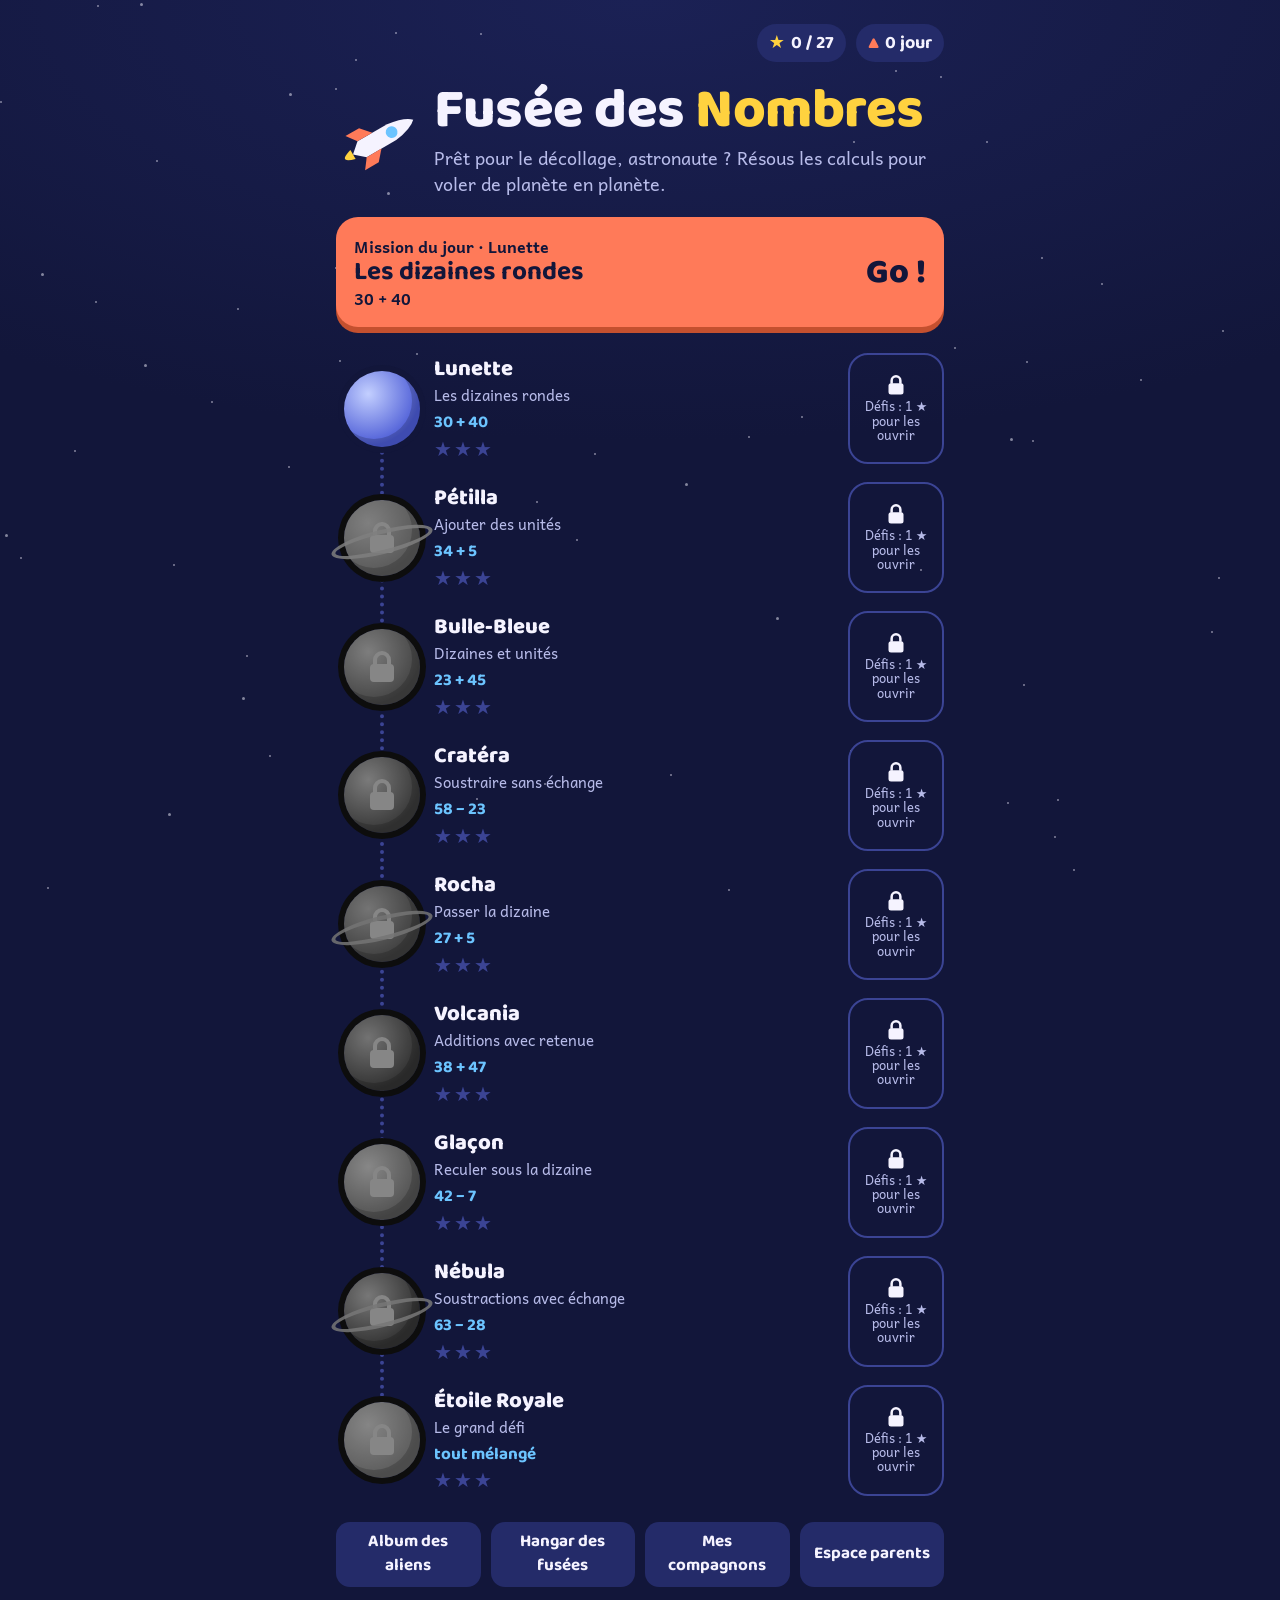
==== commit fb96368f: "Ajoute le mode énigme et les compagnons Chaque planète a un mode énigme (ouvert dès 1 étoile) : trou" ====
--- a/index.html
+++ b/index.html
@@ -60,6 +60,25 @@
 .chrono:not([disabled]):hover{background:rgba(108,196,255,.1)}
 .chrono[disabled]{border-color:var(--line);color:var(--ink-soft);font-family:var(--body);font-weight:400;font-size:13px;cursor:default}
 .chrono .best{color:var(--ink);font-size:19px;font-variant-numeric:tabular-nums}
+.modes{flex:none;width:96px;align-self:stretch;margin-block:6px;display:flex;flex-direction:column;gap:6px}
+.modes .chrono{width:auto;flex:1;margin:0;align-self:auto;gap:2px;padding:4px}
+.chrono .lbl{font-family:var(--body);font-weight:700;font-size:13px}
+.modes .best{font-size:16px;white-space:nowrap}
+.chrono .mini{display:flex;align-items:center;gap:5px}
+.chrono .mini svg{width:20px;height:20px;flex:none}
+.chrono.riddle{border-color:var(--mint);color:var(--mint)}
+.chrono.riddle:not([disabled]):hover{background:rgba(83,224,176,.1)}
+.buddy{display:flex;align-items:center;gap:14px;padding:4px;text-align:left;border-radius:22px}
+.buddy:hover{background:rgba(255,255,255,.04)}
+.buddy svg{width:92px;height:92px;flex:none;animation:hop 2.6s ease-in-out infinite}
+@keyframes hop{0%,100%{transform:translateY(0)}50%{transform:translateY(-6px)}}
+.bubble{position:relative;min-width:0;padding:10px 14px;border-radius:18px;background:var(--ink);color:var(--night);font-weight:700;font-size:16px;line-height:1.3}
+.bubble::before{content:"";position:absolute;left:-8px;top:50%;margin-top:-8px;border-style:solid;border-width:8px 8px 8px 0;border-color:transparent var(--ink) transparent transparent}
+.sil svg,svg.sil{filter:brightness(0) invert(.8);opacity:.35;animation:none}
+.slot.on{box-shadow:inset 0 0 0 3px var(--mint)}
+.slot .st{font-size:13px;color:var(--ink-soft);line-height:1.2}
+.slot.on .st{color:var(--mint);font-weight:700}
+.palbig svg{width:150px;height:150px;animation:hop 2.6s ease-in-out infinite}
 .medals{display:flex;gap:4px}
 .medals i{width:12px;height:12px;border-radius:50%;border:2px solid var(--line)}
 .medals i.silver{background:var(--silver);border-color:var(--silver)}
@@ -244,6 +263,10 @@
   .map::before{left:38px}
   .stop{gap:10px}
   .chrono{width:84px}
+  .modes{width:84px}
+  .modes .chrono{width:auto}
+  .buddy svg{width:76px;height:76px}
+  .bubble{font-size:15px}
   .stop .n{font-size:20px}
 }
 @media (prefers-reduced-motion:reduce){
@@ -304,7 +327,7 @@
    Sauvegarde (dans ce navigateur)
    ========================================================= */
 const KEY='fusee-des-nombres-v1';
-const fresh=()=>({v:1,name:'',sound:true,levels:{},stats:{},errors:[],stickers:{},lastDay:'',dayStreak:0,times:{},rockets:{},ship:'base'});
+const fresh=()=>({v:1,name:'',sound:true,levels:{},stats:{},errors:[],stickers:{},lastDay:'',dayStreak:0,times:{},rockets:{},ship:'base',riddles:{},pals:{},pal:''});
 let S=fresh();
 try{const s=JSON.parse(localStorage.getItem(KEY));if(s&&s.v===1)S=Object.assign(fresh(),s)}catch(e){}
 function save(){try{localStorage.setItem(KEY,JSON.stringify(S))}catch(e){}}
@@ -319,6 +342,7 @@
 function touchDay(){const t=dayStr(new Date()),y=new Date();y.setDate(y.getDate()-1);if(S.lastDay!==t){S.dayStreak=S.lastDay===dayStr(y)?S.dayStreak+1:1;S.lastDay=t}}
 const fmt=ms=>(Math.floor(ms/100)/10).toFixed(1).replace('.',',')+' s';
 const chronoOpen=id=>starsOf(id)>=1;
+const fmtPts=p=>String(p).replace('.',',');
 function currentStreak(){const t=dayStr(new Date()),y=new Date();y.setDate(y.getDate()-1);return (S.lastDay===t||S.lastDay===dayStr(y))?S.dayStreak:0}
 
 /* =========================================================
@@ -352,6 +376,81 @@
   return s+`</svg>`;
 }
 const myShip=()=>S.rockets[S.ship]?rocketSVG(S.ship,S.rockets[S.ship]==='gold'):ROCKET;
+/* compagnons : dessins simplifiés, un par planète (gagné en mode énigme) */
+const EYE=(x,y,rx,ry,c)=>`<ellipse cx="${x}" cy="${y}" rx="${rx}" ry="${ry}" fill="${c}"/><circle cx="${x+rx*.3}" cy="${y-ry*.35}" r="${rx*.38}" fill="#fff" stroke="none"/>`;
+const PALS={
+  tens:{name:'Pikachu',cry:'Pika pika !',art:`<path d="M66 72 L82 60 L76 56 L90 40 L78 36 L92 16 L68 38 L74 42 L62 54 Z" fill="#f8d030"/>
+    <path d="M34 40 L18 6 L46 30 Z" fill="#f8d030"/><path d="M18 6 L22 14.5 L24.5 12 Z" fill="#2b2b2b"/>
+    <path d="M66 40 L82 6 L54 30 Z" fill="#f8d030"/><path d="M82 6 L78 14.5 L75.5 12 Z" fill="#2b2b2b"/>
+    <ellipse cx="50" cy="75" rx="20" ry="17" fill="#f8d030"/><ellipse cx="41" cy="91" rx="7" ry="4" fill="#f8d030"/><ellipse cx="59" cy="91" rx="7" ry="4" fill="#f8d030"/>
+    <ellipse cx="50" cy="48" rx="25" ry="20" fill="#f8d030"/>${EYE(41,45,3.8,4.2,'#2b2b2b')}${EYE(59,45,3.8,4.2,'#2b2b2b')}
+    <circle cx="33" cy="55" r="5" fill="#e8433f"/><circle cx="67" cy="55" r="5" fill="#e8433f"/><circle cx="50" cy="51" r="1" fill="#2b2b2b"/>
+    <path d="M45 55 Q47.5 58 50 55 Q52.5 58 55 55" fill="none"/>
+    <ellipse cx="40" cy="70" rx="4" ry="5" fill="#f8d030"/><ellipse cx="60" cy="70" rx="4" ry="5" fill="#f8d030"/>`},
+  addSmall:{name:'Salamèche',cry:'Sala !',art:`<path d="M64 82 Q86 84 84 64" fill="none" stroke="#f08030" stroke-width="7"/>
+    <path d="M84 44 Q93 55 89 62 Q84 67 79 62 Q75 55 84 44Z" fill="#f89030"/><path d="M84 52 Q88 58 86.5 61 Q84 63 81.5 61 Q80 58 84 52Z" fill="#f8e050" stroke="none"/>
+    <ellipse cx="50" cy="75" rx="18" ry="17" fill="#f08030"/><ellipse cx="50" cy="79" rx="11" ry="11" fill="#f8e0a0"/>
+    <ellipse cx="40" cy="91" rx="7" ry="4" fill="#f08030"/><ellipse cx="60" cy="91" rx="7" ry="4" fill="#f08030"/>
+    <ellipse cx="33" cy="70" rx="4.5" ry="7" fill="#f08030" transform="rotate(25 33 70)"/><ellipse cx="67" cy="70" rx="4.5" ry="7" fill="#f08030" transform="rotate(-25 67 70)"/>
+    <ellipse cx="50" cy="44" rx="22" ry="20" fill="#f08030"/>${EYE(42,41,3.8,5.5,'#2b2b2b')}${EYE(58,41,3.8,5.5,'#2b2b2b')}
+    <path d="M42 52 Q50 62 58 52 Z" fill="#a8322a"/>`},
+  add2:{name:'Carapuce',cry:'Cara cara !',art:`<path d="M66 84 Q88 86 86 70 Q84 61 76 66" fill="none" stroke="#7ec8e3" stroke-width="7"/>
+    <ellipse cx="50" cy="75" rx="21" ry="18" fill="#b5651d"/><ellipse cx="50" cy="77" rx="14" ry="13" fill="#f3d98b"/><path d="M38 73 H62 M38 81 H62" fill="none" stroke="#b08a3a"/>
+    <ellipse cx="29" cy="70" rx="5" ry="7.5" fill="#7ec8e3" transform="rotate(30 29 70)"/><ellipse cx="71" cy="70" rx="5" ry="7.5" fill="#7ec8e3" transform="rotate(-30 71 70)"/>
+    <ellipse cx="40" cy="92" rx="7" ry="4" fill="#7ec8e3"/><ellipse cx="60" cy="92" rx="7" ry="4" fill="#7ec8e3"/>
+    <circle cx="50" cy="41" r="21" fill="#7ec8e3"/>
+    <ellipse cx="42" cy="40" rx="5.5" ry="6.5" fill="#fff"/><circle cx="43" cy="41" r="3.8" fill="#8b3a2a" stroke="none"/><circle cx="43.5" cy="41.5" r="1.8" fill="#2b2b2b" stroke="none"/><circle cx="44.5" cy="39.5" r="1.1" fill="#fff" stroke="none"/>
+    <ellipse cx="58" cy="40" rx="5.5" ry="6.5" fill="#fff"/><circle cx="57" cy="41" r="3.8" fill="#8b3a2a" stroke="none"/><circle cx="56.5" cy="41.5" r="1.8" fill="#2b2b2b" stroke="none"/><circle cx="58" cy="39.5" r="1.1" fill="#fff" stroke="none"/>
+    <path d="M43 52 Q50 57 57 52" fill="none"/>`},
+  subSimple:{name:'Bulbizarre',cry:'Bulbi !',art:`<path d="M50 18 Q70 22 68 42 Q62 52 50 50 Q38 52 32 42 Q30 22 50 18Z" fill="#4caf50"/><path d="M50 19 Q46 34 50 50 M50 19 Q58 30 60 46" fill="none" stroke="#2e7d32"/>
+    <ellipse cx="28" cy="84" rx="6.5" ry="5.5" fill="#78c8a0"/><ellipse cx="42" cy="87" rx="6.5" ry="5.5" fill="#78c8a0"/><ellipse cx="58" cy="87" rx="6.5" ry="5.5" fill="#78c8a0"/><ellipse cx="72" cy="84" rx="6.5" ry="5.5" fill="#78c8a0"/>
+    <ellipse cx="50" cy="72" rx="30" ry="15" fill="#78c8a0"/>
+    <path d="M31 56 L26 44 L39 51 Z" fill="#78c8a0"/><path d="M69 56 L74 44 L61 51 Z" fill="#78c8a0"/>
+    <ellipse cx="50" cy="64" rx="23" ry="16" fill="#78c8a0"/>
+    <ellipse cx="38" cy="55" rx="3.5" ry="2" fill="#4a9a7a" stroke="none"/><ellipse cx="62" cy="55" rx="4" ry="2.4" fill="#4a9a7a" stroke="none"/>
+    <ellipse cx="41" cy="64" rx="5.5" ry="5" fill="#fff"/><circle cx="42" cy="64.5" r="3.5" fill="#c0392b" stroke="none"/><circle cx="42.3" cy="64.8" r="1.6" fill="#2b2b2b" stroke="none"/><circle cx="43.3" cy="63" r="1" fill="#fff" stroke="none"/>
+    <ellipse cx="59" cy="64" rx="5.5" ry="5" fill="#fff"/><circle cx="58" cy="64.5" r="3.5" fill="#c0392b" stroke="none"/><circle cx="57.7" cy="64.8" r="1.6" fill="#2b2b2b" stroke="none"/><circle cx="59" cy="63" r="1" fill="#fff" stroke="none"/>
+    <path d="M44 72 Q50 77 56 72" fill="none"/>`},
+  addCross:{name:'Évoli',cry:'Évoli !',art:`<path d="M62 80 Q94 80 88 50 Q84 40 76 48 Q74 62 62 68 Z" fill="#c58c4b"/><path d="M88 50 Q84 40 76 48 Q82 47 87 56 Z" fill="#f3e2c0"/>
+    <ellipse cx="50" cy="78" rx="15" ry="14" fill="#c58c4b"/><ellipse cx="42" cy="91" rx="5" ry="4" fill="#c58c4b"/><ellipse cx="58" cy="91" rx="5" ry="4" fill="#c58c4b"/>
+    <path d="M37 40 L22 4 L49 31 Z" fill="#c58c4b"/><path d="M37 35 L27 13 L44 31 Z" fill="#6b4423" stroke="none"/>
+    <path d="M63 40 L78 4 L51 31 Z" fill="#c58c4b"/><path d="M63 35 L73 13 L56 31 Z" fill="#6b4423" stroke="none"/>
+    <ellipse cx="50" cy="46" rx="20" ry="17" fill="#c58c4b"/>
+    <circle cx="37" cy="64" r="6.5" fill="#f3e2c0"/><circle cx="63" cy="64" r="6.5" fill="#f3e2c0"/><circle cx="44" cy="68" r="6.5" fill="#f3e2c0"/><circle cx="56" cy="68" r="6.5" fill="#f3e2c0"/><circle cx="50" cy="69" r="6.5" fill="#f3e2c0"/>
+    ${EYE(42,45,3.8,5,'#3a2210')}${EYE(58,45,3.8,5,'#3a2210')}
+    <path d="M48.5 51 H51.5 L50 52.5 Z" fill="#2b2b2b"/><path d="M46 54 Q48 56 50 54 Q52 56 54 54" fill="none"/>`},
+  addCarry:{name:'Rondoudou',cry:'Rondouuu ♪',art:`<ellipse cx="40" cy="89" rx="8" ry="4.5" fill="#f8b8d0"/><ellipse cx="60" cy="89" rx="8" ry="4.5" fill="#f8b8d0"/>
+    <ellipse cx="20" cy="62" rx="4.5" ry="7" fill="#f8b8d0"/><ellipse cx="80" cy="62" rx="4.5" ry="7" fill="#f8b8d0"/>
+    <path d="M28 40 L22 20 L42 30 Z" fill="#f8b8d0"/><path d="M27 34 L24.5 25 L34 30 Z" fill="#2b2b2b" stroke="none"/>
+    <path d="M72 40 L78 20 L58 30 Z" fill="#f8b8d0"/><path d="M73 34 L75.5 25 L66 30 Z" fill="#2b2b2b" stroke="none"/>
+    <circle cx="50" cy="58" r="30" fill="#f8b8d0"/><path d="M44 30 Q40 18 52 17 Q62 19 56 27 Q52 31 50 25" fill="#f8b8d0"/>
+    <circle cx="38" cy="55" r="9" fill="#fff"/><circle cx="39" cy="56.5" r="6.5" fill="#2e8b9a" stroke="none"/><circle cx="39" cy="56.5" r="2.6" fill="#2b2b2b" stroke="none"/><circle cx="41.5" cy="53" r="2.2" fill="#fff" stroke="none"/>
+    <circle cx="62" cy="55" r="9" fill="#fff"/><circle cx="61" cy="56.5" r="6.5" fill="#2e8b9a" stroke="none"/><circle cx="61" cy="56.5" r="2.6" fill="#2b2b2b" stroke="none"/><circle cx="63.5" cy="53" r="2.2" fill="#fff" stroke="none"/>
+    <path d="M46 72 Q50 75 54 72" fill="none"/>`},
+  subCross:{name:'Psykokwak',cry:'Kwak ?',art:`<ellipse cx="40" cy="92" rx="8" ry="4" fill="#f3e2b3"/><ellipse cx="60" cy="92" rx="8" ry="4" fill="#f3e2b3"/>
+    <ellipse cx="50" cy="76" rx="18" ry="16" fill="#f8d860"/><ellipse cx="50" cy="42" rx="22" ry="19" fill="#f8d860"/>
+    <ellipse cx="27" cy="44" rx="5" ry="10" fill="#f8d860" transform="rotate(-25 27 44)"/><ellipse cx="73" cy="44" rx="5" ry="10" fill="#f8d860" transform="rotate(25 73 44)"/>
+    <path d="M46 24 Q44 15 39 12 M50 23 V10 M54 24 Q56 15 61 12" fill="none"/>
+    <circle cx="41" cy="39" r="6" fill="#fff"/><circle cx="41" cy="39" r="1.6" fill="#2b2b2b" stroke="none"/><circle cx="59" cy="39" r="6" fill="#fff"/><circle cx="59" cy="39" r="1.6" fill="#2b2b2b" stroke="none"/>
+    <ellipse cx="50" cy="52" rx="11" ry="6" fill="#f3e2b3"/><path d="M40 52 H60" fill="none"/>`},
+  subBorrow:{name:'Ronflex',cry:'Zzz… Ronfl…',art:`<path d="M31 24 L28 10 L41 18 Z" fill="#2f6f7e"/><path d="M69 24 L72 10 L59 18 Z" fill="#2f6f7e"/>
+    <ellipse cx="17" cy="62" rx="7" ry="11" fill="#2f6f7e"/><ellipse cx="83" cy="62" rx="7" ry="11" fill="#2f6f7e"/>
+    <ellipse cx="50" cy="63" rx="33" ry="29" fill="#2f6f7e"/><ellipse cx="50" cy="70" rx="24" ry="20" fill="#f3e2c0"/>
+    <ellipse cx="32" cy="91" rx="11" ry="6.5" fill="#f3e2c0"/><ellipse cx="68" cy="91" rx="11" ry="6.5" fill="#f3e2c0"/>
+    <ellipse cx="50" cy="34" rx="23" ry="18" fill="#2f6f7e"/>
+    <path d="M32 38 Q34 28 42 30 L50 34 L58 30 Q66 28 68 38 Q66 50 50 51 Q34 50 32 38 Z" fill="#f3e2c0"/>
+    <path d="M39 38 H46 M54 38 H61" fill="none" stroke-width="2.5"/><path d="M43 44 Q50 48 57 44" fill="none"/>
+    <path d="M45 44.6 L46.5 42.5 L48 45.6 Z M52 45.6 L53.5 42.5 L55 44.6 Z" fill="#fff" stroke-width="1"/>`},
+  mix:{name:'Mew',cry:'Mew !',art:`<path d="M58 82 Q84 90 88 64 Q91 44 80 36" fill="none" stroke="#f4a6c8" stroke-width="4"/><ellipse cx="79" cy="33" rx="4.5" ry="6.5" fill="#f4a6c8" transform="rotate(-20 79 33)"/>
+    <ellipse cx="42" cy="88" rx="4" ry="7" fill="#f4a6c8"/><ellipse cx="55" cy="88" rx="4" ry="7" fill="#f4a6c8"/>
+    <ellipse cx="48" cy="74" rx="12" ry="13" fill="#f4a6c8"/>
+    <ellipse cx="36" cy="70" rx="3" ry="5" fill="#f4a6c8" transform="rotate(30 36 70)"/><ellipse cx="60" cy="70" rx="3" ry="5" fill="#f4a6c8" transform="rotate(-30 60 70)"/>
+    <path d="M30 36 L27 16 L42 28 Z" fill="#f4a6c8"/><path d="M66 36 L69 16 L54 28 Z" fill="#f4a6c8"/>
+    <ellipse cx="48" cy="45" rx="22" ry="18" fill="#f4a6c8"/>${EYE(40,46,5,7,'#2c6fbb')}${EYE(56,46,5,7,'#2c6fbb')}
+    <path d="M45 55 Q48 57 51 55" fill="none"/>`},
+};
+const palSVG=(id,cls)=>`<svg viewBox="0 0 100 100" ${cls?`class="${cls}"`:''} aria-hidden="true"><g stroke="#2b2b2b" stroke-width="1.8" stroke-linejoin="round" stroke-linecap="round">${PALS[id].art}</g></svg>`;
+const RIDDLE_GOAL=8;
 const LOCK=`<svg width="28" height="32" viewBox="0 0 28 32" aria-hidden="true"><path d="M7 14 V9 a7 7 0 0 1 14 0 V14" stroke="var(--ink)" stroke-width="4" fill="none"/><rect x="2" y="13" width="24" height="18" rx="4" fill="var(--ink)"/></svg>`;
 const STAR=(on)=>`<svg viewBox="0 0 24 24" class="${on?'on':''}" aria-hidden="true"><path d="M12 2l2.9 6.6 7.1.6-5.4 4.7 1.6 7L12 17.3 5.8 21l1.6-7L2 9.2l7.1-.6z" fill="${on?'var(--star)':'var(--line)'}"/></svg>`;
 const starsTxt=n=>`<span class="stars" aria-label="${n} étoile${n>1?'s':''} sur 3">${[0,1,2].map(i=>`<span class="${i<n?'on':''}">★</span>`).join('')}</span>`;
@@ -430,19 +529,29 @@
 let M=null;   // mission en cours
 let screen='home';
 
-function buildMission(lvId,timed){
+// mode : undefined (normal), 'timed' (chrono) ou 'riddle' (énigme : trouver le nombre caché)
+function buildMission(lvId,mode){
+  const timed=mode==='timed',riddle=mode==='riddle';
   const qs=[],seen=new Set();
   // réparation : uniquement les calculs ratés, du plus facile au plus difficile
-  const bank=timed?[]:lvId==='review'?S.errors.slice().sort((x,y)=>lvOrder(x.lv)-lvOrder(y.lv)).slice(0,REVIEW_MAX):S.errors.filter(e=>e.lv===lvId).slice(-3);
+  const bank=(timed||riddle)?[]:lvId==='review'?S.errors.slice().sort((x,y)=>lvOrder(x.lv)-lvOrder(y.lv)).slice(0,REVIEW_MAX):S.errors.filter(e=>e.lv===lvId).slice(-3);
   bank.forEach(e=>{if(!seen.has(qkey(e))){seen.add(qkey(e));qs.push({a:e.a,op:e.op,b:e.b,lv:e.lv,review:true})}});
   const gen=GEN[lvId]||GEN.mix;
   let guard=0;
   while(lvId!=='review'&&qs.length<QUESTIONS&&guard++<500){const q=gen();if(seen.has(qkey(q)))continue;seen.add(qkey(q));q.lv=lvId==='review'?'mix':lvId;qs.push(q)}
+  if(riddle)qs.forEach(q=>q.hide=Math.random()<.5?'a':'b');
   if(lvId!=='review')for(let i=qs.length-1;i>0;i--){const j=Math.floor(Math.random()*(i+1));[qs[i],qs[j]]=[qs[j],qs[i]]}
   return {lv:lvId,qs,i:0,tries:0,input:'',pts:0,first:0,streak:0,best:0,marks:[],aid:qs[0]&&qs[0].review?'hint':false,phase:'ask',msg:'',msgCls:'',
-    timed:!!timed,elapsed:0,penalty:0,errs:0,tick:performance.now()};
-}
-function startMission(lvId,timed){M=buildMission(lvId,timed);screen='game';render()}
+    timed,riddle,elapsed:0,penalty:0,errs:0,tick:performance.now()};
+}
+function startMission(lvId,mode){M=buildMission(lvId,mode);screen='game';render()}
+/* réponse attendue : le résultat, ou le nombre caché en mode énigme */
+const ans=q=>q.hide==='a'?q.a:q.hide==='b'?q.b:res(q);
+/* le calcul inverse qui permet de trouver le nombre caché */
+function inverse(q){const r=res(q);
+  if(q.hide==='a')return q.op==='+'?Q(r,'-',q.b):Q(r,'+',q.b);
+  return q.op==='+'?Q(r,'-',q.a):Q(q.a,'-',r);
+}
 /* temps du chrono : il ne tourne que pendant qu'une question attend sa réponse */
 function clockMs(){return M.elapsed+M.penalty+(M.phase==='ask'&&!M.paused?performance.now()-M.tick:0)}
 
@@ -466,17 +575,17 @@
     save();render();const m=M;setTimeout(()=>{if(M===m)nextQ()},M.phase==='good'?450:1700);
     return;
   }
-  if(M.tries===0)st.q++;
-  if(v===res(q)){
-    if(M.tries===0){M.pts+=1;M.first++;st.first++;M.streak++;M.best=Math.max(M.best,M.streak);M.marks[M.i]='ok';if(q.review)removeError(q)}
+  if(M.tries===0&&!M.riddle)st.q++;
+  if(v===ans(q)){
+    if(M.tries===0){M.pts+=1;M.first++;if(!M.riddle)st.first++;M.streak++;M.best=Math.max(M.best,M.streak);M.marks[M.i]='ok';if(q.review)removeError(q)}
     else{M.pts+=.5;M.streak=0;M.marks[M.i]='half'}
     M.phase='good';
     M.msg=M.streak>=3&&M.streak%2===1?`${M.streak} bonnes réponses d'affilée, la fusée accélère !`:(M.tries?'Oui ! Tu as trouvé.':cheer());
     M.msgCls='good';sfx.good();save();render();
     const m=M;setTimeout(()=>{if(M===m)nextQ()},M.tries?1100:900);
   }else{
-    M.tries++;M.streak=0;addError(q);sfx.bad();
-    if(M.tries===1){M.phase='ask';M.aid='hint';M.msg='Presque ! Regarde l\'indice et réessaie.';M.msgCls='bad';M.wrong=M.input;M.input=''}
+    M.tries++;M.streak=0;if(!M.riddle)addError(q);sfx.bad();
+    if(M.tries===1){M.phase='ask';M.aid='hint';M.msg=M.riddle?'Presque ! Regarde l\'astuce et réessaie.':'Presque ! Regarde l\'indice et réessaie.';M.msgCls='bad';M.wrong=M.input;M.input=''}
     else{M.phase='solution';M.aid='solution';M.marks[M.i]='miss';M.msg='Pas grave, voici comment on fait.';M.msgCls='bad';M.wrong=M.input}
     save();render();
   }
@@ -484,7 +593,7 @@
 function nextQ(){
   if(!M||screen!=='game')return;
   M.i++;M.tries=0;M.input='';M.phase='ask';M.aid=M.qs[M.i]&&M.qs[M.i].review?'hint':false;M.msg='';M.msgCls='';M.wrong='';M.tick=performance.now();
-  if(M.i>=M.qs.length)(M.timed?finishTimed:finish)();else render();
+  if(M.i>=M.qs.length)(M.timed?finishTimed:M.riddle?finishRiddle:finish)();else render();
 }
 function finish(){
   const pts=M.pts,stars=pts>=9?3:pts>=7?2:pts>=5?1:0,lv=M.lv;
@@ -520,6 +629,18 @@
   render();
 }
 
+function finishRiddle(){
+  const lv=M.lv,pts=M.pts,R=S.riddles[lv]||(S.riddles[lv]={best:0,plays:0});
+  R.plays++;const record=pts>R.best;if(record)R.best=pts;
+  let won=false;
+  if(pts>=RIDDLE_GOAL&&!S.pals[lv]){S.pals[lv]=true;S.pal=lv;won=true}
+  touchDay();save();
+  M.result={riddle:true,lv,pts,first:M.first,n:M.qs.length,won,record};screen='result';
+  if(pts>=RIDDLE_GOAL)sfx.win();
+  if(won)confetti();
+  render();
+}
+
 function confetti(){
   if(matchMedia('(prefers-reduced-motion: reduce)').matches)return;
   const c=document.createElement('div');c.className='confetti';
@@ -537,6 +658,13 @@
 function suggested(){
   for(let i=0;i<LEVELS.length;i++){if(unlocked(i)&&starsOf(LEVELS[i].id)<3)return i}
   return LEVELS.length-1;
+}
+
+const BUDDY_LINES=['On part en mission ?','Je crois en toi !','Les calculs, c\'est notre truc !','Une énigme ? Trop facile pour nous !','Allez, encore une étoile !','Tu deviens super fort !'];
+function viewBuddy(){
+  if(S.pal&&S.pals[S.pal]){const P=PALS[S.pal];return `<button class="buddy" data-nav="pals" aria-label="${esc(P.name)}, ton compagnon. Voir mes compagnons">${palSVG(S.pal)}<span class="bubble">${esc(P.cry)} ${esc(pick(BUDDY_LINES))}</span></button>`}
+  if(LEVELS.some(l=>chronoOpen(l.id)))return `<button class="buddy" data-nav="pals">${palSVG('tens','sil')}<span class="bubble">Qui est-ce ? Réussis une énigme pour gagner ton premier compagnon !</span></button>`;
+  return '';
 }
 
 function viewHome(){
@@ -546,19 +674,21 @@
     <span class="chip" title="Jours d'entraînement d'affilée"><span class="f">▲</span>${streak} jour${streak>1?'s':''}</span></div>
   <div class="hero">${myShip()}<div><h1>Fusée des <span>Nombres</span></h1>
     <p class="hello">${S.name?`Prêt pour le décollage, ${esc(S.name)} ?`:'Prêt pour le décollage, astronaute ?'} Résous les calculs pour voler de planète en planète.</p></div></div>
+  ${viewBuddy()}
   <button class="cta" data-go="${L.id}"><span><small>Mission du jour · ${esc(L.name)}</small><b>${esc(L.skill)}</b><small>${L.ex}</small></span><span class="go">Go !</span></button>`;
   if(S.errors.length)h+=`<button class="review" data-go="review">↻ Mission réparation : ${Math.min(S.errors.length,REVIEW_MAX)} calcul${Math.min(S.errors.length,REVIEW_MAX)>1?'s':''} à retenter</button>`;
   h+=`<ol class="map" aria-label="Carte des planètes">`;
   LEVELS.forEach((l,i)=>{
     const open=unlocked(i);
-    const co=chronoOpen(l.id),best=S.times[l.id],rk=S.rockets[l.id];
+    const co=chronoOpen(l.id),best=S.times[l.id],rk=S.rockets[l.id],rb=S.riddles[l.id],pal=S.pals[l.id];
     h+=`<li><button class="stop" ${open?`data-go="${l.id}"`:'disabled'} style="--c1:${l.c1};--c2:${l.c2}" aria-label="${esc(l.name)}, ${esc(l.skill)}${open?'':', verrouillée'}">
       <span class="planet ${l.ring?'ring':''}">${open?'':`<span class="lock">${LOCK}</span>`}</span>
       <span class="t"><span class="n">${esc(l.name)}</span><br><span class="k">${esc(l.skill)}</span><br><span class="ex">${l.ex}</span><br>${starsTxt(starsOf(l.id))}</span>
-    </button>${co?`<button class="chrono" data-chrono="${l.id}" aria-label="Chrono ${esc(l.name)}${best?', record '+fmt(best):''}"><span>Chrono</span><span class="best">${best?fmt(best):'Go !'}</span><span class="medals" aria-hidden="true"><i class="${rk?'silver':''}"></i><i class="${rk==='gold'?'gold':''}"></i></span></button>`
-      :`<button class="chrono" disabled aria-label="Chrono verrouillé">${LOCK.replace('width="28" height="32"','width="18" height="20"')}<span>Chrono : 1 ★ pour l'ouvrir</span></button>`}</li>`;
+    </button>${co?`<span class="modes"><button class="chrono" data-chrono="${l.id}" aria-label="Chrono ${esc(l.name)}${best?', record '+fmt(best):''}"><span class="lbl">Chrono</span><span class="mini"><span class="best">${best?fmt(best):'Go !'}</span><span class="medals" aria-hidden="true"><i class="${rk?'silver':''}"></i><i class="${rk==='gold'?'gold':''}"></i></span></span></button>
+      <button class="chrono riddle" data-riddle="${l.id}" aria-label="Énigme ${esc(l.name)}${rb?', meilleur score '+fmtPts(rb.best)+' sur 10':''}${pal?', compagnon gagné':''}"><span class="lbl">Énigme</span><span class="mini"><span class="best">${rb?fmtPts(rb.best)+'/10':'Go !'}</span>${palSVG(l.id,pal?'':'sil')}</span></button></span>`
+      :`<button class="chrono" disabled aria-label="Chrono et énigme verrouillés">${LOCK.replace('width="28" height="32"','width="18" height="20"')}<span>Défis : 1 ★ pour les ouvrir</span></button>`}</li>`;
   });
-  h+=`</ol><div class="foot"><button class="iconbtn" data-nav="album">Album des aliens</button><button class="iconbtn" data-nav="hangar">Hangar des fusées</button><button class="iconbtn" data-nav="parents">Espace parents</button></div>`;
+  h+=`</ol><div class="foot"><button class="iconbtn" data-nav="album">Album des aliens</button><button class="iconbtn" data-nav="hangar">Hangar des fusées</button><button class="iconbtn" data-nav="pals">Mes compagnons</button><button class="iconbtn" data-nav="parents">Espace parents</button></div>`;
   return h;
 }
 
@@ -569,21 +699,30 @@
   let dots='';for(let i=0;i<N;i++)dots+=`<span class="dot ${M.marks[i]||''}"></span>`;
   const pos=N>1?(M.i/(N-1))*100:0;
   const ansCls=M.phase==='good'?'good':(M.phase==='solution'||M.phase==='timedbad'||(M.msgCls==='bad'&&!M.input))?'bad':'';
-  const shown=(M.phase==='solution'||M.phase==='timedbad')?res(q):(M.input||'?');
+  const shown=(M.phase==='solution'||M.phase==='timedbad')?ans(q):(M.input||'?');
+  const box=`<span class="answer ${shown==='?'?'empty':''} ${ansCls}">${shown}</span>`;
   let h=`<div class="bar gamebar"><button class="iconbtn" data-nav="home" aria-label="Retour à la carte">← Carte</button><div class="grow"></div>
-    <span class="chip" style="--c1:${L.c1}">${M.timed?'Chrono · ':''}${esc(L.name)}</span>
+    <span class="chip" style="--c1:${L.c1}">${M.timed?'Chrono · ':M.riddle?'Énigme · ':''}${esc(L.name)}</span>
     <button class="iconbtn" data-act="sound" aria-label="${S.sound?'Couper le son':'Activer le son'}" aria-pressed="${S.sound}">${S.sound?'<svg width="22" height="22" viewBox="0 0 24 24" aria-hidden="true"><path d="M4 9h4l5-4v14l-5-4H4z" fill="currentColor"/><path d="M16 8.5a5 5 0 0 1 0 7M18.5 6a8.5 8.5 0 0 1 0 12" stroke="currentColor" stroke-width="2" fill="none" stroke-linecap="round"/></svg>':'<svg width="22" height="22" viewBox="0 0 24 24" aria-hidden="true"><path d="M4 9h4l5-4v14l-5-4H4z" fill="currentColor"/><path d="M16 9l6 6M22 9l-6 6" stroke="currentColor" stroke-width="2" stroke-linecap="round"/></svg>'}</button></div>
   <div class="track" style="--c1:${L.c1};--c2:${L.c2}" aria-label="Question ${M.i+1} sur ${N}"><span class="rail"></span><span class="dots">${dots}</span><span class="ship" style="left:${pos}%">${myShip()}</span><span class="goal"></span></div>
   <section class="qcard ${M.aid?'compact':''}">
     ${M.timed?`<span class="clock" id="clock" aria-hidden="true">${fmt(clockMs())}</span><span class="goals">Calcul ${M.i+1} sur ${N} · fusée argent : ${L.silver} s · or : ${L.gold} s</span>`
+      :M.riddle?`<span class="qcount">Énigme ${M.i+1} sur ${N} · trouve le nombre caché</span>`
       :`<span class="qcount">Calcul ${M.i+1} sur ${N}${q.review?' · à réparer':''}</span>`}
-    <div class="calc" aria-live="polite"><span>${q.a}</span><span class="op">${sign(q.op)}</span><span>${q.b}</span><span class="op">=</span><span class="answer ${shown==='?'?'empty':''} ${ansCls}">${shown}</span></div>
+    <div class="calc" aria-live="polite">${q.hide==='a'?box:`<span>${q.a}</span>`}<span class="op">${sign(q.op)}</span>${q.hide==='b'?box:`<span>${q.b}</span>`}<span class="op">=</span>${q.hide?`<span>${res(q)}</span>`:box}</div>
     <div class="msg ${M.msgCls}" role="status">${esc(M.msg)}</div>
   </section>`;
-  if(M.phase==='ask'&&!M.timed)h+=`<div class="tools"><button class="toolbtn" data-act="blocks" aria-pressed="${M.aid==='blocks'}">Voir les cubes</button><button class="toolbtn" data-act="cols" aria-pressed="${M.aid==='hint'}">Poser le calcul</button></div>`;
+  if(M.phase==='ask'&&M.riddle)h+=`<div class="tools"><button class="toolbtn" data-act="cols" aria-pressed="${M.aid==='hint'}">Une astuce</button></div>`;
+  else if(M.phase==='ask'&&!M.timed)h+=`<div class="tools"><button class="toolbtn" data-act="blocks" aria-pressed="${M.aid==='blocks'}">Voir les cubes</button><button class="toolbtn" data-act="cols" aria-pressed="${M.aid==='hint'}">Poser le calcul</button></div>`;
   if(M.aid==='blocks'){
     h+=`<div class="aid"><div class="blocks">${blocks(q.a)}<span class="bigop">${sign(q.op)}</span>${blocks(q.b,q.op==='-'?'à enlever':'')}</div>
       <span class="legend">Une barre bleue = 1 dizaine (10). Un cube jaune = 1 unité.</span></div>`;
+  }else if(M.riddle&&(M.aid==='hint'||M.aid==='solution')){
+    const inv=inverse(q),c=column(inv,M.aid==='solution'),x=ans(q);
+    const tip=`<li><b>Astuce :</b> le nombre caché se trouve avec le calcul inverse : <b>${inv.a} ${sign(inv.op)} ${inv.b}</b>.</li>`;
+    const check=M.aid==='solution'?`<li>Vérifie : ${q.hide==='a'?`<b>${x}</b>`:q.a} ${sign(q.op)} ${q.hide==='b'?`<b>${x}</b>`:q.b} = ${res(q)} ✓</li>`:'';
+    h+=`<div class="aid cols"><div class="col" aria-hidden="true">${c.grid}</div><div class="explain"><ol class="steps">${tip}${c.steps.map(s=>`<li>${s}</li>`).join('')}${check}</ol>
+      ${M.aid==='solution'&&M.wrong?`<span class="legend">Tu avais répondu ${esc(M.wrong)}.</span>`:''}</div></div>`;
   }else if(M.aid==='hint'||M.aid==='solution'){
     const c=column(q,M.aid==='solution');
     h+=`<div class="aid cols"><div class="col" aria-hidden="true">${c.grid}</div><div class="explain"><ol class="steps">${c.steps.map(s=>`<li>${s}</li>`).join('')}</ol>
@@ -611,7 +750,20 @@
   return h;
 }
 
+function viewRiddleResult(){
+  const r=M.result,L=LEVELS.find(l=>l.id===r.lv),P=PALS[r.lv],ok=r.pts>=RIDDLE_GOAL;
+  let h=`<div class="result">${r.won?`<div class="palbig">${palSVG(r.lv)}</div>`:''}
+    <div class="bigtime">${fmtPts(r.pts)} / ${r.n}</div>
+    <h2>${r.won?`${esc(P.name)} te rejoint !`:ok?'Énigmes résolues !':'Encore un petit effort !'}</h2>
+    <div class="facts"><div class="fact"><b>${r.first} / ${r.n}</b><span>du premier coup</span></div><div class="fact"><b>${fmtPts(S.riddles[r.lv].best)}</b><span>meilleur score</span></div></div>`;
+  if(r.won)h+=`<p class="note">${esc(P.name)} t'attend sur la carte. Retrouve tous tes compagnons dans « Mes compagnons ».</p>`;
+  else if(!S.pals[r.lv])h+=`<div class="gift">${palSVG(r.lv,'sil')}<div><b>Qui est-ce ?</b><br>Fais ${RIDDLE_GOAL} points sur ${r.n} pour que le compagnon de ${esc(L.name)} te rejoigne. Utilise l'astuce : le calcul inverse !</div></div>`;
+  h+=`<div class="actions"><button class="cta" data-riddle="${r.lv}" style="justify-content:center;text-align:center"><b>Rejouer l'énigme</b></button><button class="iconbtn" data-nav="pals" style="justify-content:center">Mes compagnons</button><button class="iconbtn" data-nav="home" style="justify-content:center">Retour à la carte</button></div></div>`;
+  return h;
+}
+
 function viewResult(){
+  if(M.result.riddle)return viewRiddleResult();
   if(M.result.timed)return viewTimedResult();
   const r=M.result,L=LEVELS.find(l=>l.id===r.lv);
   const titles=['Encore un petit effort !','Mission réussie !','Très belle mission !','Mission parfaite !'];
@@ -654,14 +806,24 @@
   return h+`</div>`;
 }
 
+function viewPals(){
+  const n=Object.keys(S.pals).length;
+  let h=`<div class="bar"><button class="iconbtn" data-nav="home">← Carte</button></div><h2 style="font-size:36px">Mes compagnons</h2>
+  <p class="note">${n} compagnon${n>1?'s':''} sur ${LEVELS.length}. Chaque planète cache un compagnon : fais ${RIDDLE_GOAL} points sur 10 en mode énigme pour qu'il te rejoigne. Touche un compagnon pour qu'il t'accompagne sur la carte.</p><div class="album">`;
+  LEVELS.forEach(l=>{const has=S.pals[l.id],on=has&&S.pal===l.id,rb=S.riddles[l.id];
+    h+=has?`<button class="slot ${on?'on':''}" data-pal="${l.id}">${palSVG(l.id)}<span class="n">${esc(PALS[l.id].name)}</span><span class="st">${on?'Avec toi ✓':esc(l.name)}</span></button>`
+      :`<div class="slot sil">${palSVG(l.id)}<span class="n">???</span><span class="st">${chronoOpen(l.id)?`Énigme de ${esc(l.name)} : ${RIDDLE_GOAL}/10${rb?` (record ${fmtPts(rb.best)})`:''}`:`Gagne 1 ★ sur ${esc(l.name)}`}</span></div>`});
+  return h+`</div>`;
+}
+
 let confirmReset=false;
 function viewParents(){
   let h=`<div class="bar"><button class="iconbtn" data-nav="home">← Carte</button></div><div class="parents"><h2>Espace parents</h2>
   <div class="box"><h3>Prénom de l'astronaute</h3><div class="field"><input id="kidname" maxlength="20" placeholder="ex. Léo" value="${esc(S.name)}" aria-label="Prénom"><button class="iconbtn" data-act="savename">Enregistrer</button></div></div>
-  <div class="box"><h3>Progression</h3><div class="tbl"><table><thead><tr><th>Planète</th><th>Compétence</th><th class="num">Missions</th><th class="num">1er essai</th><th>Étoiles</th><th class="num">Chrono</th></tr></thead><tbody>`;
+  <div class="box"><h3>Progression</h3><div class="tbl"><table><thead><tr><th>Planète</th><th>Compétence</th><th class="num">Missions</th><th class="num">1er essai</th><th>Étoiles</th><th class="num">Chrono</th><th class="num">Énigme</th></tr></thead><tbody>`;
   LEVELS.forEach(l=>{const st=S.stats[l.id]||{q:0,first:0,missions:0},p=st.q?Math.round(st.first/st.q*100):null;
-    h+=`<tr><td>${esc(l.name)}</td><td>${esc(l.skill)}<br><span class="legend">${l.ex}</span></td><td class="num">${st.missions}</td><td class="num">${p===null?'–':`<span class="meter"><i style="width:${p}%"></i></span>${p} %`}</td><td>${starsTxt(starsOf(l.id))}</td><td class="num">${S.times[l.id]?fmt(S.times[l.id]):'–'}<br><span class="legend">${l.silver} / ${l.gold} s</span></td></tr>`});
-  h+=`</tbody></table></div><p class="note" style="margin-top:10px">« 1er essai » = part des calculs justes sans aide de correction. Au-delà de 80 %, la compétence est bien installée. « Chrono » = meilleur temps, puis les objectifs argent / or.</p></div>`;
+    h+=`<tr><td>${esc(l.name)}</td><td>${esc(l.skill)}<br><span class="legend">${l.ex}</span></td><td class="num">${st.missions}</td><td class="num">${p===null?'–':`<span class="meter"><i style="width:${p}%"></i></span>${p} %`}</td><td>${starsTxt(starsOf(l.id))}</td><td class="num">${S.times[l.id]?fmt(S.times[l.id]):'–'}<br><span class="legend">${l.silver} / ${l.gold} s</span></td><td class="num">${S.riddles[l.id]?fmtPts(S.riddles[l.id].best)+'/10':'–'}${S.pals[l.id]?'<br><span class="legend">compagnon ✓</span>':''}</td></tr>`});
+  h+=`</tbody></table></div><p class="note" style="margin-top:10px">« 1er essai » = part des calculs justes sans aide de correction. Au-delà de 80 %, la compétence est bien installée. « Chrono » = meilleur temps, puis les objectifs argent / or. « Énigme » = meilleur score (8/10 fait gagner le compagnon).</p></div>`;
   h+=`<div class="box"><h3>Calculs à retravailler</h3>${S.errors.length?`<div class="errs">${S.errors.slice().reverse().map(e=>`<span class="err">${e.a} ${sign(e.op)} ${e.b} = ${res(e)}</span>`).join('')}</div><p class="note" style="margin-top:10px">Ces calculs reviennent automatiquement dans les missions. Ils disparaissent de la liste quand votre enfant les réussit du premier coup.</p>`:`<p class="note">Aucun pour l'instant.</p>`}</div>
   <div class="box"><h3>Conseils</h3><ul class="tips">
     <li>Une mission (10 calculs) dure 5 à 10 minutes. Une par jour suffit : la régularité compte plus que la durée.</li>
@@ -669,14 +831,15 @@
     <li>Les boutons « Voir les cubes » et « Poser le calcul » sont libres d'accès. Laissez votre enfant les utiliser ; ils disparaissent d'eux-mêmes quand il n'en a plus besoin.</li>
     <li>Pour les soustractions avec retenue, le jeu montre la méthode par <b>échange</b> (« je casse une dizaine en 10 unités »). Si l'école utilise une autre méthode (compensation), privilégiez celle de l'enseignant.</li>
     <li>Le mode chrono s'ouvre dès 1 étoile. Il travaille la rapidité une fois la méthode comprise ; chaque erreur ajoute 5 secondes, donc la justesse reste la priorité. Si vous sentez de la pression, revenez au mode normal.</li>
+    <li>Le mode énigme (« 34 + ? = 52 ») s'ouvre lui aussi dès 1 étoile. Il fait travailler le lien entre addition et soustraction : l'astuce montre le calcul inverse à poser. Les erreurs de ce mode ne vont pas dans les calculs à retravailler.</li>
     <li>La progression est enregistrée dans ce navigateur, sur cet appareil.</li></ul></div>
-  <div class="box"><h3>Recommencer à zéro</h3>${confirmReset?`<p class="note">Toute la progression, les étoiles, les aliens, les temps et les fusées seront effacés.</p><div class="field" style="margin-top:10px"><button class="danger solid" data-act="reset-yes">Oui, tout effacer</button><button class="iconbtn" data-act="reset-no">Annuler</button></div>`:`<button class="danger" data-act="reset">Effacer la progression</button>`}</div></div>`;
+  <div class="box"><h3>Recommencer à zéro</h3>${confirmReset?`<p class="note">Toute la progression, les étoiles, les aliens, les temps, les fusées et les compagnons seront effacés.</p><div class="field" style="margin-top:10px"><button class="danger solid" data-act="reset-yes">Oui, tout effacer</button><button class="iconbtn" data-act="reset-no">Annuler</button></div>`:`<button class="danger" data-act="reset">Effacer la progression</button>`}</div></div>`;
   return h;
 }
 
 function render(){
   app.classList.toggle('playing',screen==='game');
-  app.innerHTML=screen==='game'?viewGame():screen==='result'?viewResult():screen==='album'?viewAlbum():screen==='parents'?viewParents():screen==='hangar'?viewHangar():viewHome();
+  app.innerHTML=screen==='game'?viewGame():screen==='result'?viewResult():screen==='album'?viewAlbum():screen==='parents'?viewParents():screen==='hangar'?viewHangar():screen==='pals'?viewPals():viewHome();
 }
 
 /* =========================================================
@@ -697,7 +860,9 @@
   const b=e.target.closest('button');if(!b)return;
   if(b.dataset.key){press(b.dataset.key);return}
   if(b.dataset.go){startMission(b.dataset.go);window.scrollTo(0,0);return}
-  if(b.dataset.chrono){startMission(b.dataset.chrono,true);window.scrollTo(0,0);return}
+  if(b.dataset.chrono){startMission(b.dataset.chrono,'timed');window.scrollTo(0,0);return}
+  if(b.dataset.riddle){startMission(b.dataset.riddle,'riddle');window.scrollTo(0,0);return}
+  if(b.dataset.pal){S.pal=b.dataset.pal;save();render();return}
   if(b.dataset.ship){S.ship=b.dataset.ship;save();render();return}
   if(b.dataset.nav){screen=b.dataset.nav;M=screen==='home'?null:M;confirmReset=false;render();window.scrollTo(0,0);return}
   const a=b.dataset.act;
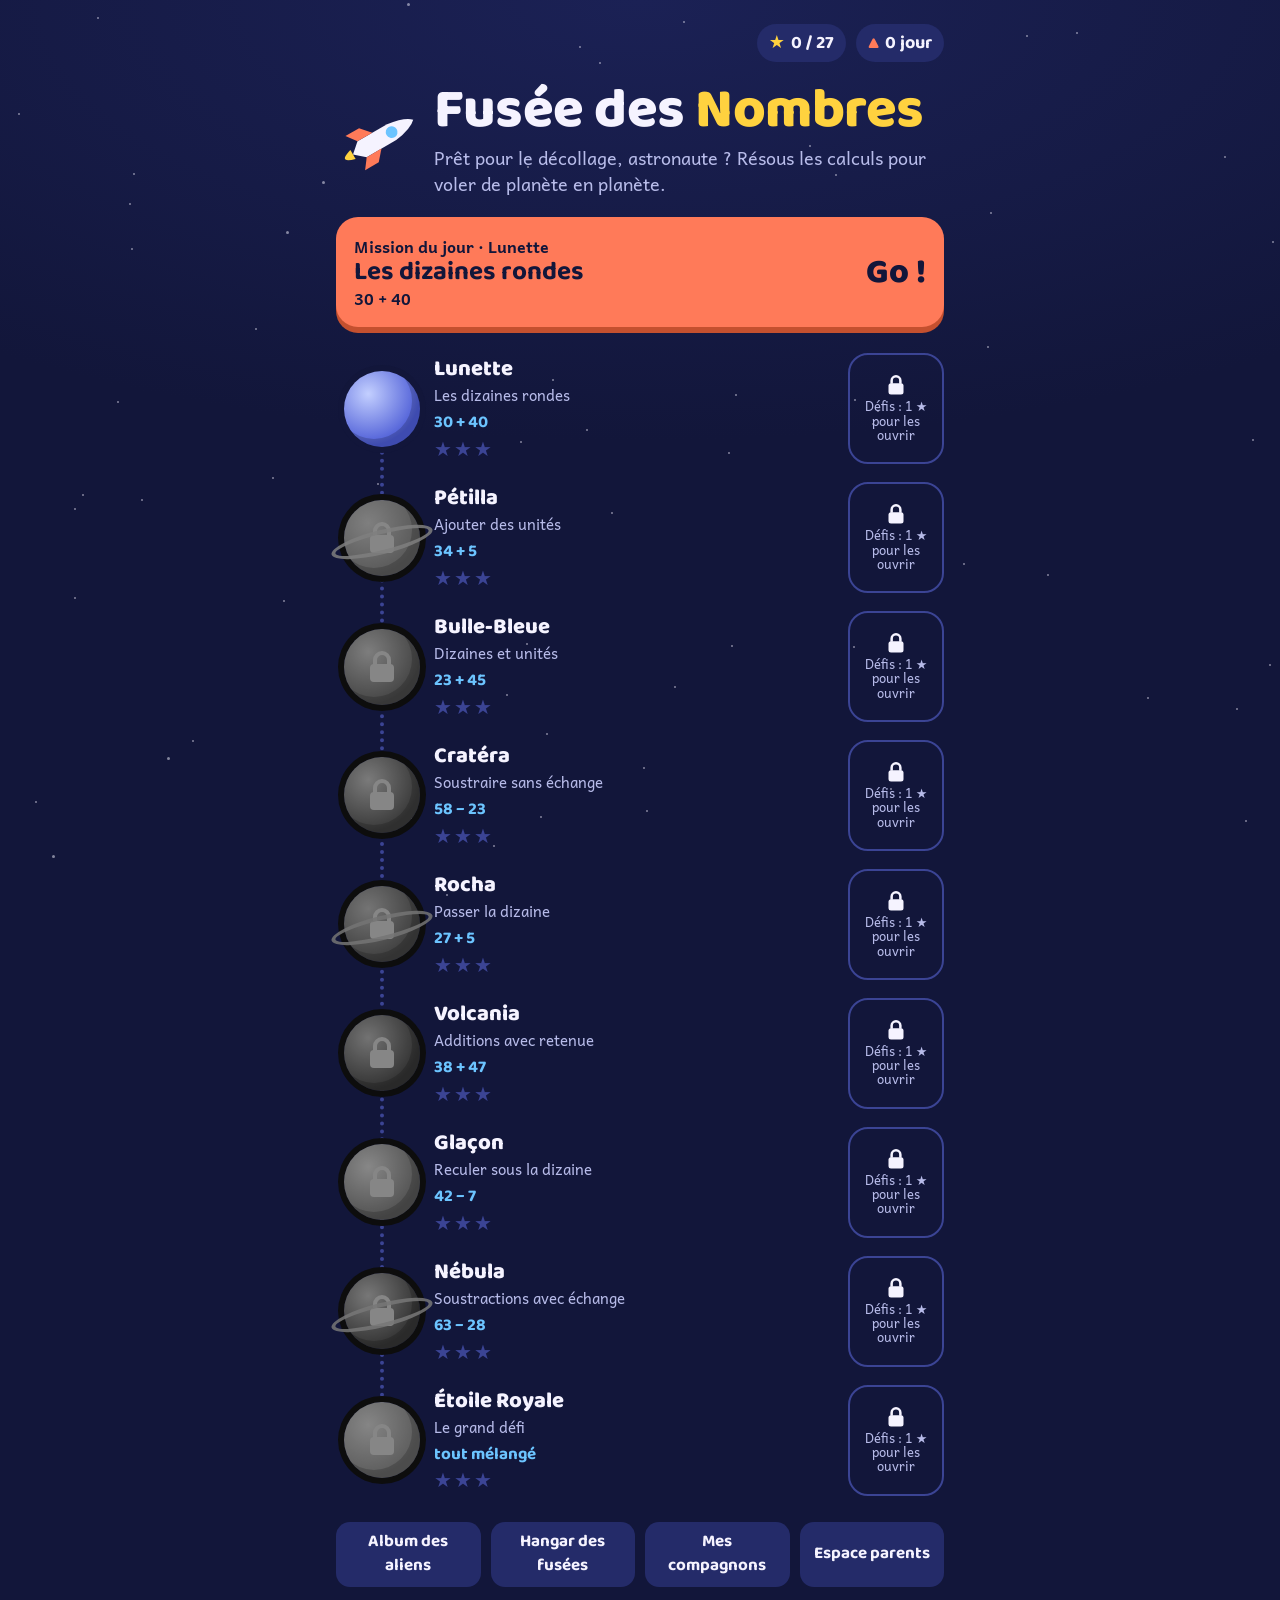
==== commit df600efc: "Réorganise le code en fichiers séparés Le fichier unique de 900 lignes est découpé dans src/ : style" ====
--- a/index.html
+++ b/index.html
@@ -7,900 +7,34 @@
 <link rel="preconnect" href="https://fonts.googleapis.com">
 <link rel="preconnect" href="https://fonts.gstatic.com" crossorigin>
 <link rel="stylesheet" href="https://fonts.googleapis.com/css2?family=Baloo+2:wght@500;700;800&family=Andika:wght@400;700&display=swap">
-<style>
-/* Layout: one-screen app. A vertical star map of planets (one per skill); each mission is a cockpit with the calculation, a rocket progress track and a big keypad. */
-:root{
-  --night:#12163a; --night-2:#1b2155; --panel:#242b69; --line:#3b4494;
-  --ink:#f5f3ff; --ink-soft:#b7bbe9;
-  --star:#ffd23f; --silver:#cfd6ee; --rocket:#ff7a59; --mint:#53e0b0; --sky:#6cc4ff;
-  --display:"Baloo 2","Comic Sans MS",system-ui,sans-serif;
-  --body:"Andika","Trebuchet MS",system-ui,sans-serif;
-  color-scheme:dark;
-}
-*{box-sizing:border-box}
-html,body{height:100%}
-body{background:var(--night);background-image:radial-gradient(120% 70% at 50% 0%,var(--night-2) 0%,var(--night) 70%);background-attachment:fixed;color:var(--ink);font-family:var(--body);font-size:18px;line-height:1.45;overflow-x:hidden}
-button{font:inherit;color:inherit;cursor:pointer;border:0;background:none}
-button:focus-visible,input:focus-visible{outline:3px solid var(--star);outline-offset:3px}
-h1,h2,h3{font-family:var(--display);line-height:1.05;margin:0;text-wrap:balance}
-
-#sky{position:fixed;inset:0;pointer-events:none;z-index:0}
-#sky i{position:absolute;width:2px;height:2px;border-radius:50%;background:var(--ink);opacity:.5;animation:tw 3s ease-in-out infinite alternate}
-@keyframes tw{to{opacity:.1}}
-
-.app{position:relative;z-index:1;max-width:640px;margin:0 auto;padding-inline:16px;padding-block:16px 32px;display:flex;flex-direction:column;gap:20px;min-height:100%}
-
-/* ---------- top bar ---------- */
-.bar{display:flex;align-items:center;gap:10px;flex-wrap:wrap}
-.bar .grow{flex:1;min-width:0}
-.chip{display:inline-flex;align-items:center;gap:6px;padding:6px 12px;border-radius:999px;background:var(--panel);font-family:var(--display);font-weight:700;font-size:18px;white-space:nowrap}
-.chip .s{color:var(--star)}
-.chip .f{color:var(--rocket)}
-.iconbtn{display:inline-flex;align-items:center;gap:6px;padding:8px 14px;border-radius:14px;background:var(--panel);font-family:var(--display);font-weight:700;font-size:17px}
-.iconbtn:hover{background:var(--line)}
-
-/* ---------- home ---------- */
-.hero{display:flex;align-items:center;gap:14px}
-.hero h1{font-size:clamp(38px,9vw,56px);font-weight:800;letter-spacing:-.5px}
-.hero h1 span{color:var(--star)}
-.hero svg{width:84px;flex:none;transform:rotate(-30deg)}
-.hello{color:var(--ink-soft);margin:4px 0 0}
-.cta{display:flex;align-items:center;justify-content:space-between;gap:12px;padding:16px 18px;border-radius:22px;background:var(--rocket);color:var(--night);text-align:left;box-shadow:0 6px 0 #c4502f}
-.cta:active{transform:translateY(4px);box-shadow:0 2px 0 #c4502f}
-.cta b{font-family:var(--display);font-size:26px;display:block;line-height:1}
-.cta small{font-size:16px;font-weight:700}
-.cta .go{font-family:var(--display);font-weight:800;font-size:34px;white-space:nowrap}
-.review{display:flex;align-items:center;gap:10px;padding:12px 16px;border-radius:18px;border:2px dashed var(--sky);color:var(--sky);font-weight:700;text-align:left}
-
-.map{list-style:none;margin:0;padding:0;display:flex;flex-direction:column;gap:6px;position:relative}
-.map::before{content:"";position:absolute;left:44px;top:40px;bottom:40px;border-left:4px dotted var(--line)}
-.map li{display:flex;align-items:center;gap:10px}
-.stop{position:relative;flex:1;min-width:0;display:flex;align-items:center;gap:14px;padding:8px;border-radius:24px;text-align:left}
-.chrono{flex:none;width:96px;align-self:stretch;margin-block:6px;display:flex;flex-direction:column;align-items:center;justify-content:center;gap:4px;padding:8px 4px;border-radius:20px;border:2px solid var(--sky);color:var(--sky);font-family:var(--display);font-weight:700;font-size:15px;line-height:1.1;text-align:center}
-.chrono:not([disabled]):hover{background:rgba(108,196,255,.1)}
-.chrono[disabled]{border-color:var(--line);color:var(--ink-soft);font-family:var(--body);font-weight:400;font-size:13px;cursor:default}
-.chrono .best{color:var(--ink);font-size:19px;font-variant-numeric:tabular-nums}
-.modes{flex:none;width:96px;align-self:stretch;margin-block:6px;display:flex;flex-direction:column;gap:6px}
-.modes .chrono{width:auto;flex:1;margin:0;align-self:auto;gap:2px;padding:4px}
-.chrono .lbl{font-family:var(--body);font-weight:700;font-size:13px}
-.modes .best{font-size:16px;white-space:nowrap}
-.chrono .mini{display:flex;align-items:center;gap:5px}
-.chrono .mini svg{width:20px;height:20px;flex:none}
-.chrono.riddle{border-color:var(--mint);color:var(--mint)}
-.chrono.riddle:not([disabled]):hover{background:rgba(83,224,176,.1)}
-.buddy{display:flex;align-items:center;gap:14px;padding:4px;text-align:left;border-radius:22px}
-.buddy:hover{background:rgba(255,255,255,.04)}
-.buddy svg{width:92px;height:92px;flex:none;animation:hop 2.6s ease-in-out infinite}
-@keyframes hop{0%,100%{transform:translateY(0)}50%{transform:translateY(-6px)}}
-.bubble{position:relative;min-width:0;padding:10px 14px;border-radius:18px;background:var(--ink);color:var(--night);font-weight:700;font-size:16px;line-height:1.3}
-.bubble::before{content:"";position:absolute;left:-8px;top:50%;margin-top:-8px;border-style:solid;border-width:8px 8px 8px 0;border-color:transparent var(--ink) transparent transparent}
-.sil svg,svg.sil{filter:brightness(0) invert(.8);opacity:.35;animation:none}
-.slot.on{box-shadow:inset 0 0 0 3px var(--mint)}
-.slot .st{font-size:13px;color:var(--ink-soft);line-height:1.2}
-.slot.on .st{color:var(--mint);font-weight:700}
-.palbig svg{width:150px;height:150px;animation:hop 2.6s ease-in-out infinite}
-.medals{display:flex;gap:4px}
-.medals i{width:12px;height:12px;border-radius:50%;border:2px solid var(--line)}
-.medals i.silver{background:var(--silver);border-color:var(--silver)}
-.medals i.gold{background:var(--star);border-color:var(--star)}
-.stop:not([disabled]):hover{background:rgba(255,255,255,.05)}
-.stop[disabled]{cursor:default}
-.planet{position:relative;flex:none;width:76px;height:76px;border-radius:50%;background:radial-gradient(circle at 32% 30%,var(--c1),var(--c2) 70%);box-shadow:inset -8px -8px 0 rgba(0,0,0,.18),0 0 0 6px var(--night)}
-.planet.ring::after{content:"";position:absolute;left:-14px;right:-14px;top:30px;height:16px;border-radius:50%;border:4px solid var(--c1);transform:rotate(-14deg);opacity:.85}
-.stop[disabled] .planet{filter:grayscale(1) brightness(.55)}
-.lock{position:absolute;inset:0;display:grid;place-items:center}
-.stop .t{min-width:0}
-.stop .n{font-family:var(--display);font-weight:800;font-size:22px;line-height:1}
-.stop .k{font-size:15px;color:var(--ink-soft)}
-.stop .ex{font-family:var(--display);font-weight:700;font-size:17px;color:var(--sky)}
-.stars{color:var(--line);font-size:20px;letter-spacing:2px;line-height:1}
-.stars .on{color:var(--star)}
-.foot{display:flex;gap:10px;flex-wrap:wrap}
-.foot .iconbtn{flex:1;justify-content:center}
-
-/* ---------- game ---------- */
-.track{position:relative;height:44px;margin-inline:4px 34px}
-.track .rail{position:absolute;left:0;right:0;top:20px;height:4px;border-radius:2px;background:var(--line)}
-.track .dots{position:absolute;inset:0;display:flex;justify-content:space-between;align-items:center}
-.track .dot{width:12px;height:12px;border-radius:50%;background:var(--line);border:2px solid var(--night)}
-.track .dot.ok{background:var(--mint)}
-.track .dot.half{background:var(--star)}
-.track .dot.miss{background:var(--rocket)}
-.track .ship{position:absolute;top:6px;width:52px;margin-left:-26px;transition:left .6s cubic-bezier(.3,1.4,.6,1)}
-.track .goal{position:absolute;right:-34px;top:4px;width:36px;height:36px;border-radius:50%;background:radial-gradient(circle at 32% 30%,var(--c1),var(--c2) 70%)}
-
-.qcard{display:flex;flex-direction:column;align-items:center;gap:6px;padding:22px 16px 18px;border-radius:28px;background:var(--panel);text-align:center}
-.qcount{font-size:15px;color:var(--ink-soft);font-weight:700}
-.calc{font-family:var(--display);font-weight:800;font-size:clamp(38px,11vw,72px);line-height:1;display:flex;align-items:center;gap:.22em;justify-content:center;font-variant-numeric:tabular-nums;white-space:nowrap}
-.qcard.compact{padding:12px 12px 10px;gap:4px}
-.qcard.compact .calc{font-size:clamp(32px,9vw,52px)}
-.qcard.compact .msg{min-height:0;font-size:17px}
-.app.playing{gap:14px}
-.gamebar{flex-wrap:nowrap}
-.gamebar .chip{min-width:0;overflow:hidden;text-overflow:ellipsis;font-size:16px}
-.gamebar .iconbtn{flex:none}
-/* clavier toujours visible en bas de l'écran ; l'aide défile au-dessus */
-.dock{position:sticky;bottom:0;z-index:2;margin-inline:-16px;padding:10px 16px calc(10px + env(safe-area-inset-bottom,0px));background:var(--night);box-shadow:0 -12px 16px -8px var(--night)}
-.calc .op{color:var(--sky)}
-.answer{min-width:1.8em;padding:.05em .2em;border-radius:18px;border:4px dashed var(--ink-soft);color:var(--star);text-align:center}
-.answer.empty{color:var(--line)}
-.answer.good{border-style:solid;border-color:var(--mint);color:var(--mint);animation:pop .4s}
-.answer.bad{border-style:solid;border-color:var(--rocket);color:var(--rocket);animation:shake .4s}
-@keyframes pop{50%{transform:scale(1.15)}}
-@keyframes shake{25%{transform:translateX(-8px)}75%{transform:translateX(8px)}}
-.msg{min-height:1.5em;font-weight:700;font-size:19px;text-align:center}
-.msg.good{color:var(--mint)} .msg.bad{color:var(--rocket)}
-
-.tools{display:flex;gap:10px;justify-content:center;flex-wrap:wrap}
-.toolbtn{padding:8px 16px;border-radius:999px;border:2px solid var(--line);font-weight:700;font-size:16px}
-.toolbtn[aria-pressed="true"]{background:var(--sky);border-color:var(--sky);color:var(--night)}
-
-.aid{display:flex;flex-direction:column;align-items:center;gap:12px;padding:16px;border-radius:22px;border:2px solid var(--line)}
-.blocks{display:flex;align-items:flex-end;justify-content:center;gap:14px}
-.grp{display:flex;flex-direction:column;align-items:center;gap:6px}
-.grp{min-width:0}
-.grp .cubes{display:flex;align-items:flex-end;gap:4px;flex-wrap:wrap;justify-content:center;max-width:220px}
-.grp .lbl{font-size:14px;color:var(--ink-soft);text-align:center}
-.ten{width:12px;height:80px;border-radius:2px;background:repeating-linear-gradient(to bottom,var(--sky) 0 7px,var(--night-2) 7px 8px)}
-.units{display:grid;grid-template-columns:repeat(5,12px);gap:1px}
-.one{width:12px;height:12px;border-radius:2px;background:var(--star)}
-.grp.minus .one,.grp.minus .ten{opacity:.9}
-.bigop{font-family:var(--display);font-weight:800;font-size:34px;color:var(--sky);align-self:center}
-
-.col{font-family:var(--display);font-weight:800;font-size:40px;line-height:1.1;display:grid;grid-template-columns:repeat(3,1.1em);text-align:center;font-variant-numeric:tabular-nums}
-.col .carry{font-size:22px;color:var(--rocket);align-self:end}
-.col .x{text-decoration:line-through;text-decoration-color:var(--rocket);text-decoration-thickness:3px;color:var(--ink-soft)}
-.col sup{font-size:.5em;color:var(--rocket);vertical-align:.7em}
-.col .rule{grid-column:1/-1;height:4px;border-radius:2px;background:var(--ink);margin:4px 0}
-.col .res{color:var(--mint)}
-.col .tens{color:var(--sky)}
-.steps{margin:0;padding-left:1.4em;display:flex;flex-direction:column;gap:4px;max-width:34em}
-.aid.cols{flex-direction:row;align-items:center;justify-content:center;gap:18px}
-.explain{display:flex;flex-direction:column;gap:8px;min-width:0}
-.legend{font-size:14px;color:var(--ink-soft)}
-
-.pad{display:grid;grid-template-columns:repeat(3,1fr);gap:10px}
-.key{height:64px;border-radius:18px;background:var(--panel);font-family:var(--display);font-weight:800;font-size:32px;box-shadow:0 5px 0 var(--night-2)}
-.key:active{transform:translateY(4px);box-shadow:0 1px 0 var(--night-2)}
-.key.del{color:var(--ink-soft);font-size:26px}
-.key.ok{background:var(--mint);color:var(--night);box-shadow:0 5px 0 #2a9f7a}
-.key.ok:disabled{opacity:.4}
-.next{width:100%;min-height:64px;padding:8px 14px;line-height:1.1;border-radius:18px;background:var(--star);color:var(--night);font-family:var(--display);font-weight:800;font-size:26px;box-shadow:0 5px 0 #c19a12}
-
-/* ---------- result ---------- */
-.result{display:flex;flex-direction:column;align-items:center;gap:16px;text-align:center;padding-top:12px}
-.result h2{font-size:clamp(34px,8vw,46px)}
-.bigstars{display:flex;gap:10px}
-.bigstars svg{width:72px;height:72px}
-.bigstars .on{animation:pop .5s backwards}
-.bigstars .on:nth-child(2){animation-delay:.25s}
-.bigstars .on:nth-child(3){animation-delay:.5s}
-.facts{display:flex;gap:12px;flex-wrap:wrap;justify-content:center}
-.fact{padding:10px 16px;border-radius:16px;background:var(--panel);min-width:130px}
-.fact b{display:block;font-family:var(--display);font-size:30px;line-height:1;color:var(--star)}
-.fact span{font-size:15px;color:var(--ink-soft)}
-.gift{display:flex;align-items:center;gap:14px;padding:12px 18px;border-radius:22px;border:2px solid var(--star);text-align:left}
-.gift svg{width:84px;height:84px;flex:none}
-.gift .ship-art svg{width:120px;height:60px}
-.actions{display:flex;flex-direction:column;gap:12px;width:100%}
-
-/* ---------- album ---------- */
-.album{display:grid;grid-template-columns:repeat(3,1fr);gap:12px}
-.slot{display:flex;flex-direction:column;align-items:center;gap:4px;padding:12px 6px;border-radius:20px;background:var(--panel);text-align:center}
-.slot svg{width:100%;max-width:96px;aspect-ratio:1}
-.slot .n{font-family:var(--display);font-weight:700;font-size:17px;line-height:1.1}
-.slot.empty svg{opacity:.25;filter:grayscale(1)}
-.slot.gold{box-shadow:inset 0 0 0 3px var(--star)}
-.note{color:var(--ink-soft);font-size:16px;margin:0}
-.hangar{display:grid;grid-template-columns:repeat(2,1fr);gap:12px}
-.bay{display:flex;flex-direction:column;align-items:center;gap:6px;padding:14px 10px;border-radius:20px;background:var(--panel);text-align:center;border:3px solid transparent}
-.bay svg{width:100%;max-width:150px;aspect-ratio:2/1}
-.bay .n{font-family:var(--display);font-weight:700;font-size:18px;line-height:1.1}
-.bay .st{font-size:14px;color:var(--ink-soft)}
-.bay.locked svg{opacity:.25;filter:grayscale(1) brightness(.6)}
-.bay.locked{cursor:default}
-.bay.on{border-color:var(--mint)}
-.bay.on .st{color:var(--mint);font-weight:700}
-.clock{font-family:var(--display);font-weight:800;font-size:30px;line-height:1;color:var(--star);font-variant-numeric:tabular-nums}
-.goals{font-size:15px;color:var(--ink-soft)}
-.bigtime{font-family:var(--display);font-weight:800;font-size:clamp(56px,16vw,84px);line-height:1;color:var(--star);font-variant-numeric:tabular-nums}
-.targets{display:flex;flex-direction:column;gap:6px;align-items:stretch;width:100%;max-width:340px}
-.target{display:flex;justify-content:space-between;gap:10px;padding:8px 14px;border-radius:14px;background:var(--panel);font-weight:700}
-.target.hit{box-shadow:inset 0 0 0 2px var(--mint);color:var(--mint)}
-.gift .ship-art{width:120px;flex:none}
-
-/* ---------- parents ---------- */
-.parents{display:flex;flex-direction:column;gap:18px}
-.parents h2{font-size:32px}
-.parents h3{font-size:22px;margin-bottom:8px}
-.box{padding:16px;border-radius:20px;background:var(--panel);min-width:0}
-.tbl{overflow-x:auto}
-table{border-collapse:collapse;width:100%;font-size:15px;font-variant-numeric:tabular-nums}
-th,td{padding:8px 6px;text-align:left;border-bottom:1px solid var(--line);vertical-align:top}
-th{font-size:13px;letter-spacing:.06em;text-transform:uppercase;color:var(--ink-soft);font-weight:700}
-td.num{text-align:right;white-space:nowrap}
-.meter{display:inline-block;width:52px;height:8px;border-radius:4px;background:var(--line);vertical-align:middle;margin-right:6px;overflow:hidden}
-.meter i{display:block;height:100%;background:var(--mint)}
-.errs{display:flex;flex-wrap:wrap;gap:8px}
-.err{padding:4px 10px;border-radius:10px;background:var(--night-2);font-family:var(--display);font-weight:700}
-.field{display:flex;gap:10px;flex-wrap:wrap;align-items:center}
-.field input{flex:1;min-width:0;padding:10px 14px;border-radius:12px;border:2px solid var(--line);background:var(--night);color:var(--ink);font:inherit}
-.tips{margin:0;padding-left:1.2em;display:flex;flex-direction:column;gap:6px;font-size:16px}
-.danger{color:var(--rocket);border:2px solid var(--rocket);padding:8px 14px;border-radius:12px;font-weight:700}
-.danger.solid{background:var(--rocket);color:var(--night)}
-
-/* confetti */
-.confetti{position:fixed;inset:0;pointer-events:none;z-index:5;overflow:hidden}
-.confetti i{position:absolute;top:-20px;width:10px;height:14px;border-radius:2px;animation:fall 2.4s ease-in forwards}
-@keyframes fall{to{transform:translateY(110vh) rotate(540deg)}}
-
-.ship .flame{animation:flick .15s infinite alternate}
-@keyframes flick{to{transform:scaleX(1.35);transform-origin:right center}}
-
-@media (max-width:480px){
-  .aid{padding:10px;gap:8px}
-  .aid.cols{gap:10px}
-  .col{font-size:28px}
-  .col .carry{font-size:17px}
-  .steps{font-size:15px;line-height:1.35;padding-left:1.2em}
-  .blocks{gap:8px}
-  .grp .lbl{font-size:12px}
-  .ten{width:8px;height:52px;background:repeating-linear-gradient(to bottom,var(--sky) 0 4.2px,var(--night-2) 4.2px 5.2px)}
-  .units{grid-template-columns:repeat(5,8px)}
-  .one{width:8px;height:8px}
-  .grp .cubes{gap:3px;max-width:120px}
-  .bigop{font-size:26px}
-  .track{height:34px}
-  .track .rail{top:15px}
-  .track .ship{top:2px;width:44px;margin-left:-22px}
-  .track .goal{top:2px;width:30px;height:30px;right:-32px}
-  .tools .toolbtn{padding:6px 12px;font-size:15px}
-  .pad{gap:8px}
-}
-@media (max-width:420px){
-  .key{height:52px;font-size:28px}
-  .planet{width:64px;height:64px}
-  .map::before{left:38px}
-  .stop{gap:10px}
-  .chrono{width:84px}
-  .modes{width:84px}
-  .modes .chrono{width:auto}
-  .buddy svg{width:76px;height:76px}
-  .bubble{font-size:15px}
-  .stop .n{font-size:20px}
-}
-@media (prefers-reduced-motion:reduce){
-  *,*::before,*::after{animation:none!important;transition:none!important}
-}
-</style>
-
+<link rel="stylesheet" href="src/styles/base.css">
+<link rel="stylesheet" href="src/styles/home.css">
+<link rel="stylesheet" href="src/styles/game.css">
+<link rel="stylesheet" href="src/styles/screens.css">
+</head>
+<body>
 <div id="sky" aria-hidden="true"></div>
 <main class="app" id="app"></main>
 
-<script>
-(function(){
-"use strict";
-
-/* =========================================================
-   Niveaux : une planète = une compétence du programme de CE1
-   ========================================================= */
-const rnd=(a,b)=>a+Math.floor(Math.random()*(b-a+1));
-const pick=a=>a[Math.floor(Math.random()*a.length)];
-const Q=(a,op,b)=>({a,op,b});
-
-const GEN={
-  // 30 + 40, 80 − 50
-  tens(){ if(Math.random()<.6){const ta=rnd(1,8);return Q(ta*10,'+',rnd(1,9-ta)*10)} const ta=rnd(2,9);return Q(ta*10,'-',rnd(1,ta-1)*10) },
-  // 34 + 5 (sans retenue)
-  addSmall(){ const u=rnd(0,8);return Q(rnd(1,8)*10+u,'+',rnd(1,9-u)) },
-  // 23 + 45 (sans retenue)
-  add2(){ const ua=rnd(0,8),ub=rnd(1,9-ua),ta=rnd(1,8),tb=rnd(1,9-ta);return Q(ta*10+ua,'+',tb*10+ub) },
-  // 58 − 23 ou 47 − 5 (sans échange)
-  subSimple(){ if(Math.random()<.3){const ua=rnd(1,9);return Q(rnd(1,9)*10+ua,'-',rnd(1,ua))} const ta=rnd(2,9),ua=rnd(0,9);return Q(ta*10+ua,'-',rnd(1,ta-1)*10+rnd(0,ua)) },
-  // 27 + 5 (on passe la dizaine)
-  addCross(){ const ua=rnd(2,9);return Q(rnd(1,8)*10+ua,'+',rnd(10-ua,9)) },
-  // 38 + 47 (avec retenue)
-  addCarry(){ const ua=rnd(1,9),ub=rnd(Math.max(1,10-ua),9),ta=rnd(1,7),tb=rnd(1,8-ta);return Q(ta*10+ua,'+',tb*10+ub) },
-  // 42 − 7 (on recule sous la dizaine)
-  subCross(){ const ua=rnd(0,8);return Q(rnd(2,9)*10+ua,'-',rnd(ua+1,9)) },
-  // 63 − 28 (avec échange)
-  subBorrow(){ const ta=rnd(2,9),ua=rnd(0,8);return Q(ta*10+ua,'-',rnd(1,ta-1)*10+rnd(ua+1,9)) },
-};
-GEN.mix=()=>pick([GEN.add2,GEN.addCarry,GEN.addCarry,GEN.addCross,GEN.subSimple,GEN.subCross,GEN.subBorrow,GEN.subBorrow])();
-
-const LEVELS=[
-  {id:'tens',     name:'Lunette',      skill:'Les dizaines rondes',        ex:'30 + 40',  c1:'#c3cfff',c2:'#4b5bd6',silver:60,gold:35},
-  {id:'addSmall', name:'Pétilla',      skill:'Ajouter des unités',         ex:'34 + 5',   c1:'#ffe6a8',c2:'#e89a2c',ring:true,silver:60,gold:35},
-  {id:'add2',     name:'Bulle-Bleue',  skill:'Dizaines et unités',         ex:'23 + 45',  c1:'#b5efff',c2:'#2a8fc7',silver:75,gold:45},
-  {id:'subSimple',name:'Cratéra',      skill:'Soustraire sans échange',    ex:'58 − 23',  c1:'#e6d9ff',c2:'#7d55d9',silver:80,gold:50},
-  {id:'addCross', name:'Rocha',        skill:'Passer la dizaine',          ex:'27 + 5',   c1:'#ffc9b8',c2:'#e0573a',ring:true,silver:80,gold:50},
-  {id:'addCarry', name:'Volcania',     skill:'Additions avec retenue',     ex:'38 + 47',  c1:'#ffc2d2',c2:'#c23a6b',silver:100,gold:65},
-  {id:'subCross', name:'Glaçon',       skill:'Reculer sous la dizaine',    ex:'42 − 7',   c1:'#d6fff3',c2:'#2fb58e',silver:90,gold:60},
-  {id:'subBorrow',name:'Nébula',       skill:'Soustractions avec échange', ex:'63 − 28',  c1:'#f7ccff',c2:'#9a3fc2',ring:true,silver:120,gold:80},
-  {id:'mix',      name:'Étoile Royale',skill:'Le grand défi',              ex:'tout mélangé',c1:'#fff4b8',c2:'#e0a800',silver:120,gold:80},
-];
-const QUESTIONS=10;
-const REVIEW_MAX=8;
-const lvOrder=lv=>{const i=LEVELS.findIndex(l=>l.id===lv);return i<0?LEVELS.length:i};
-
-/* =========================================================
-   Sauvegarde (dans ce navigateur)
-   ========================================================= */
-const KEY='fusee-des-nombres-v1';
-const fresh=()=>({v:1,name:'',sound:true,levels:{},stats:{},errors:[],stickers:{},lastDay:'',dayStreak:0,times:{},rockets:{},ship:'base',riddles:{},pals:{},pal:''});
-let S=fresh();
-try{const s=JSON.parse(localStorage.getItem(KEY));if(s&&s.v===1)S=Object.assign(fresh(),s)}catch(e){}
-function save(){try{localStorage.setItem(KEY,JSON.stringify(S))}catch(e){}}
-
-const starsOf=id=>(S.levels[id]&&S.levels[id].stars)||0;
-const unlocked=i=>i===0||starsOf(LEVELS[i-1].id)>=1;
-const totalStars=()=>LEVELS.reduce((n,l)=>n+starsOf(l.id),0);
-const res=q=>q.op==='+'?q.a+q.b:q.a-q.b;
-const sign=op=>op==='+'?'+':'−';
-const qkey=q=>q.a+q.op+q.b;
-const dayStr=d=>d.getFullYear()+'-'+String(d.getMonth()+1).padStart(2,'0')+'-'+String(d.getDate()).padStart(2,'0');
-function touchDay(){const t=dayStr(new Date()),y=new Date();y.setDate(y.getDate()-1);if(S.lastDay!==t){S.dayStreak=S.lastDay===dayStr(y)?S.dayStreak+1:1;S.lastDay=t}}
-const fmt=ms=>(Math.floor(ms/100)/10).toFixed(1).replace('.',',')+' s';
-const chronoOpen=id=>starsOf(id)>=1;
-const fmtPts=p=>String(p).replace('.',',');
-function currentStreak(){const t=dayStr(new Date()),y=new Date();y.setDate(y.getDate()-1);return (S.lastDay===t||S.lastDay===dayStr(y))?S.dayStreak:0}
-
-/* =========================================================
-   Sons (après un premier toucher)
-   ========================================================= */
-let actx=null;
-function tone(freqs,dur,type){
-  if(!S.sound)return;
-  try{
-    actx=actx||new (window.AudioContext||window.webkitAudioContext)();
-    freqs.forEach((f,i)=>{const o=actx.createOscillator(),g=actx.createGain(),t=actx.currentTime+i*dur;
-      o.type=type||'sine';o.frequency.value=f;g.gain.setValueAtTime(.0001,t);g.gain.exponentialRampToValueAtTime(.18,t+.02);g.gain.exponentialRampToValueAtTime(.0001,t+dur);
-      o.connect(g);g.connect(actx.destination);o.start(t);o.stop(t+dur+.05)});
-  }catch(e){}
-}
-const sfx={good:()=>tone([660,880],.11),bad:()=>tone([220,180],.16,'triangle'),win:()=>tone([523,659,784,1047],.13),key:()=>tone([440],.04)};
-
-/* =========================================================
-   Dessins
-   ========================================================= */
-const ROCKET=`<svg viewBox="0 0 64 32" aria-hidden="true"><path class="flame" d="M10 12 Q-4 16 10 20 Z" fill="var(--star)"/><path d="M10 16 L18 9 H44 Q58 11 63 16 Q58 21 44 23 H18 Z" fill="var(--ink)"/><circle cx="44" cy="16" r="4.5" fill="var(--sky)"/><path d="M18 9 L12 1 H24 L31 9Z" fill="var(--rocket)"/><path d="M18 23 L12 31 H24 L31 23Z" fill="var(--rocket)"/></svg>`;
-function rocketSVG(id,gold){
-  const i=LEVELS.findIndex(l=>l.id===id);
-  if(i<0)return ROCKET;
-  const L=LEVELS[i],body=gold?'#ffd23f':L.c1,fin=L.c2,v=i%3;
-  let s=`<svg viewBox="0 0 64 32" aria-hidden="true"><path class="flame" d="M10 12 Q-4 16 10 20 Z" fill="var(--star)"/><path d="M18 9 L12 1 H24 L31 9Z" fill="${fin}"/><path d="M18 23 L12 31 H24 L31 23Z" fill="${fin}"/>`;
-  if(v===0)s+=`<path d="M10 16 L18 9 H44 Q58 11 63 16 Q58 21 44 23 H18 Z" fill="${body}"/><path d="M50 10.5 Q58 12 63 16 Q58 20 50 21.5 Z" fill="${fin}"/><circle cx="40" cy="16" r="4.5" fill="var(--sky)"/>`;
-  else if(v===1)s+=`<path d="M10 16 L16 10 H40 L63 16 L40 22 H16 Z" fill="${body}"/><rect x="16" y="14.5" width="24" height="3" fill="${fin}"/><circle cx="46" cy="16" r="3.5" fill="var(--sky)"/>`;
-  else s+=`<rect x="10" y="8" width="44" height="16" rx="8" fill="${body}"/><path d="M52 9 Q64 16 52 23Z" fill="${fin}"/><circle cx="30" cy="16" r="3.5" fill="var(--sky)"/><circle cx="42" cy="16" r="3.5" fill="var(--sky)"/>`;
-  if(gold)s+=`<path d="M26 1 l1.6 3.4 3.4 1.6 -3.4 1.6 -1.6 3.4 -1.6 -3.4 -3.4 -1.6 3.4 -1.6z" fill="#fff"/>`;
-  return s+`</svg>`;
-}
-const myShip=()=>S.rockets[S.ship]?rocketSVG(S.ship,S.rockets[S.ship]==='gold'):ROCKET;
-/* compagnons : dessins simplifiés, un par planète (gagné en mode énigme) */
-const EYE=(x,y,rx,ry,c)=>`<ellipse cx="${x}" cy="${y}" rx="${rx}" ry="${ry}" fill="${c}"/><circle cx="${x+rx*.3}" cy="${y-ry*.35}" r="${rx*.38}" fill="#fff" stroke="none"/>`;
-const PALS={
-  tens:{name:'Pikachu',cry:'Pika pika !',art:`<path d="M66 72 L82 60 L76 56 L90 40 L78 36 L92 16 L68 38 L74 42 L62 54 Z" fill="#f8d030"/>
-    <path d="M34 40 L18 6 L46 30 Z" fill="#f8d030"/><path d="M18 6 L22 14.5 L24.5 12 Z" fill="#2b2b2b"/>
-    <path d="M66 40 L82 6 L54 30 Z" fill="#f8d030"/><path d="M82 6 L78 14.5 L75.5 12 Z" fill="#2b2b2b"/>
-    <ellipse cx="50" cy="75" rx="20" ry="17" fill="#f8d030"/><ellipse cx="41" cy="91" rx="7" ry="4" fill="#f8d030"/><ellipse cx="59" cy="91" rx="7" ry="4" fill="#f8d030"/>
-    <ellipse cx="50" cy="48" rx="25" ry="20" fill="#f8d030"/>${EYE(41,45,3.8,4.2,'#2b2b2b')}${EYE(59,45,3.8,4.2,'#2b2b2b')}
-    <circle cx="33" cy="55" r="5" fill="#e8433f"/><circle cx="67" cy="55" r="5" fill="#e8433f"/><circle cx="50" cy="51" r="1" fill="#2b2b2b"/>
-    <path d="M45 55 Q47.5 58 50 55 Q52.5 58 55 55" fill="none"/>
-    <ellipse cx="40" cy="70" rx="4" ry="5" fill="#f8d030"/><ellipse cx="60" cy="70" rx="4" ry="5" fill="#f8d030"/>`},
-  addSmall:{name:'Salamèche',cry:'Sala !',art:`<path d="M64 82 Q86 84 84 64" fill="none" stroke="#f08030" stroke-width="7"/>
-    <path d="M84 44 Q93 55 89 62 Q84 67 79 62 Q75 55 84 44Z" fill="#f89030"/><path d="M84 52 Q88 58 86.5 61 Q84 63 81.5 61 Q80 58 84 52Z" fill="#f8e050" stroke="none"/>
-    <ellipse cx="50" cy="75" rx="18" ry="17" fill="#f08030"/><ellipse cx="50" cy="79" rx="11" ry="11" fill="#f8e0a0"/>
-    <ellipse cx="40" cy="91" rx="7" ry="4" fill="#f08030"/><ellipse cx="60" cy="91" rx="7" ry="4" fill="#f08030"/>
-    <ellipse cx="33" cy="70" rx="4.5" ry="7" fill="#f08030" transform="rotate(25 33 70)"/><ellipse cx="67" cy="70" rx="4.5" ry="7" fill="#f08030" transform="rotate(-25 67 70)"/>
-    <ellipse cx="50" cy="44" rx="22" ry="20" fill="#f08030"/>${EYE(42,41,3.8,5.5,'#2b2b2b')}${EYE(58,41,3.8,5.5,'#2b2b2b')}
-    <path d="M42 52 Q50 62 58 52 Z" fill="#a8322a"/>`},
-  add2:{name:'Carapuce',cry:'Cara cara !',art:`<path d="M66 84 Q88 86 86 70 Q84 61 76 66" fill="none" stroke="#7ec8e3" stroke-width="7"/>
-    <ellipse cx="50" cy="75" rx="21" ry="18" fill="#b5651d"/><ellipse cx="50" cy="77" rx="14" ry="13" fill="#f3d98b"/><path d="M38 73 H62 M38 81 H62" fill="none" stroke="#b08a3a"/>
-    <ellipse cx="29" cy="70" rx="5" ry="7.5" fill="#7ec8e3" transform="rotate(30 29 70)"/><ellipse cx="71" cy="70" rx="5" ry="7.5" fill="#7ec8e3" transform="rotate(-30 71 70)"/>
-    <ellipse cx="40" cy="92" rx="7" ry="4" fill="#7ec8e3"/><ellipse cx="60" cy="92" rx="7" ry="4" fill="#7ec8e3"/>
-    <circle cx="50" cy="41" r="21" fill="#7ec8e3"/>
-    <ellipse cx="42" cy="40" rx="5.5" ry="6.5" fill="#fff"/><circle cx="43" cy="41" r="3.8" fill="#8b3a2a" stroke="none"/><circle cx="43.5" cy="41.5" r="1.8" fill="#2b2b2b" stroke="none"/><circle cx="44.5" cy="39.5" r="1.1" fill="#fff" stroke="none"/>
-    <ellipse cx="58" cy="40" rx="5.5" ry="6.5" fill="#fff"/><circle cx="57" cy="41" r="3.8" fill="#8b3a2a" stroke="none"/><circle cx="56.5" cy="41.5" r="1.8" fill="#2b2b2b" stroke="none"/><circle cx="58" cy="39.5" r="1.1" fill="#fff" stroke="none"/>
-    <path d="M43 52 Q50 57 57 52" fill="none"/>`},
-  subSimple:{name:'Bulbizarre',cry:'Bulbi !',art:`<path d="M50 18 Q70 22 68 42 Q62 52 50 50 Q38 52 32 42 Q30 22 50 18Z" fill="#4caf50"/><path d="M50 19 Q46 34 50 50 M50 19 Q58 30 60 46" fill="none" stroke="#2e7d32"/>
-    <ellipse cx="28" cy="84" rx="6.5" ry="5.5" fill="#78c8a0"/><ellipse cx="42" cy="87" rx="6.5" ry="5.5" fill="#78c8a0"/><ellipse cx="58" cy="87" rx="6.5" ry="5.5" fill="#78c8a0"/><ellipse cx="72" cy="84" rx="6.5" ry="5.5" fill="#78c8a0"/>
-    <ellipse cx="50" cy="72" rx="30" ry="15" fill="#78c8a0"/>
-    <path d="M31 56 L26 44 L39 51 Z" fill="#78c8a0"/><path d="M69 56 L74 44 L61 51 Z" fill="#78c8a0"/>
-    <ellipse cx="50" cy="64" rx="23" ry="16" fill="#78c8a0"/>
-    <ellipse cx="38" cy="55" rx="3.5" ry="2" fill="#4a9a7a" stroke="none"/><ellipse cx="62" cy="55" rx="4" ry="2.4" fill="#4a9a7a" stroke="none"/>
-    <ellipse cx="41" cy="64" rx="5.5" ry="5" fill="#fff"/><circle cx="42" cy="64.5" r="3.5" fill="#c0392b" stroke="none"/><circle cx="42.3" cy="64.8" r="1.6" fill="#2b2b2b" stroke="none"/><circle cx="43.3" cy="63" r="1" fill="#fff" stroke="none"/>
-    <ellipse cx="59" cy="64" rx="5.5" ry="5" fill="#fff"/><circle cx="58" cy="64.5" r="3.5" fill="#c0392b" stroke="none"/><circle cx="57.7" cy="64.8" r="1.6" fill="#2b2b2b" stroke="none"/><circle cx="59" cy="63" r="1" fill="#fff" stroke="none"/>
-    <path d="M44 72 Q50 77 56 72" fill="none"/>`},
-  addCross:{name:'Évoli',cry:'Évoli !',art:`<path d="M62 80 Q94 80 88 50 Q84 40 76 48 Q74 62 62 68 Z" fill="#c58c4b"/><path d="M88 50 Q84 40 76 48 Q82 47 87 56 Z" fill="#f3e2c0"/>
-    <ellipse cx="50" cy="78" rx="15" ry="14" fill="#c58c4b"/><ellipse cx="42" cy="91" rx="5" ry="4" fill="#c58c4b"/><ellipse cx="58" cy="91" rx="5" ry="4" fill="#c58c4b"/>
-    <path d="M37 40 L22 4 L49 31 Z" fill="#c58c4b"/><path d="M37 35 L27 13 L44 31 Z" fill="#6b4423" stroke="none"/>
-    <path d="M63 40 L78 4 L51 31 Z" fill="#c58c4b"/><path d="M63 35 L73 13 L56 31 Z" fill="#6b4423" stroke="none"/>
-    <ellipse cx="50" cy="46" rx="20" ry="17" fill="#c58c4b"/>
-    <circle cx="37" cy="64" r="6.5" fill="#f3e2c0"/><circle cx="63" cy="64" r="6.5" fill="#f3e2c0"/><circle cx="44" cy="68" r="6.5" fill="#f3e2c0"/><circle cx="56" cy="68" r="6.5" fill="#f3e2c0"/><circle cx="50" cy="69" r="6.5" fill="#f3e2c0"/>
-    ${EYE(42,45,3.8,5,'#3a2210')}${EYE(58,45,3.8,5,'#3a2210')}
-    <path d="M48.5 51 H51.5 L50 52.5 Z" fill="#2b2b2b"/><path d="M46 54 Q48 56 50 54 Q52 56 54 54" fill="none"/>`},
-  addCarry:{name:'Rondoudou',cry:'Rondouuu ♪',art:`<ellipse cx="40" cy="89" rx="8" ry="4.5" fill="#f8b8d0"/><ellipse cx="60" cy="89" rx="8" ry="4.5" fill="#f8b8d0"/>
-    <ellipse cx="20" cy="62" rx="4.5" ry="7" fill="#f8b8d0"/><ellipse cx="80" cy="62" rx="4.5" ry="7" fill="#f8b8d0"/>
-    <path d="M28 40 L22 20 L42 30 Z" fill="#f8b8d0"/><path d="M27 34 L24.5 25 L34 30 Z" fill="#2b2b2b" stroke="none"/>
-    <path d="M72 40 L78 20 L58 30 Z" fill="#f8b8d0"/><path d="M73 34 L75.5 25 L66 30 Z" fill="#2b2b2b" stroke="none"/>
-    <circle cx="50" cy="58" r="30" fill="#f8b8d0"/><path d="M44 30 Q40 18 52 17 Q62 19 56 27 Q52 31 50 25" fill="#f8b8d0"/>
-    <circle cx="38" cy="55" r="9" fill="#fff"/><circle cx="39" cy="56.5" r="6.5" fill="#2e8b9a" stroke="none"/><circle cx="39" cy="56.5" r="2.6" fill="#2b2b2b" stroke="none"/><circle cx="41.5" cy="53" r="2.2" fill="#fff" stroke="none"/>
-    <circle cx="62" cy="55" r="9" fill="#fff"/><circle cx="61" cy="56.5" r="6.5" fill="#2e8b9a" stroke="none"/><circle cx="61" cy="56.5" r="2.6" fill="#2b2b2b" stroke="none"/><circle cx="63.5" cy="53" r="2.2" fill="#fff" stroke="none"/>
-    <path d="M46 72 Q50 75 54 72" fill="none"/>`},
-  subCross:{name:'Psykokwak',cry:'Kwak ?',art:`<ellipse cx="40" cy="92" rx="8" ry="4" fill="#f3e2b3"/><ellipse cx="60" cy="92" rx="8" ry="4" fill="#f3e2b3"/>
-    <ellipse cx="50" cy="76" rx="18" ry="16" fill="#f8d860"/><ellipse cx="50" cy="42" rx="22" ry="19" fill="#f8d860"/>
-    <ellipse cx="27" cy="44" rx="5" ry="10" fill="#f8d860" transform="rotate(-25 27 44)"/><ellipse cx="73" cy="44" rx="5" ry="10" fill="#f8d860" transform="rotate(25 73 44)"/>
-    <path d="M46 24 Q44 15 39 12 M50 23 V10 M54 24 Q56 15 61 12" fill="none"/>
-    <circle cx="41" cy="39" r="6" fill="#fff"/><circle cx="41" cy="39" r="1.6" fill="#2b2b2b" stroke="none"/><circle cx="59" cy="39" r="6" fill="#fff"/><circle cx="59" cy="39" r="1.6" fill="#2b2b2b" stroke="none"/>
-    <ellipse cx="50" cy="52" rx="11" ry="6" fill="#f3e2b3"/><path d="M40 52 H60" fill="none"/>`},
-  subBorrow:{name:'Ronflex',cry:'Zzz… Ronfl…',art:`<path d="M31 24 L28 10 L41 18 Z" fill="#2f6f7e"/><path d="M69 24 L72 10 L59 18 Z" fill="#2f6f7e"/>
-    <ellipse cx="17" cy="62" rx="7" ry="11" fill="#2f6f7e"/><ellipse cx="83" cy="62" rx="7" ry="11" fill="#2f6f7e"/>
-    <ellipse cx="50" cy="63" rx="33" ry="29" fill="#2f6f7e"/><ellipse cx="50" cy="70" rx="24" ry="20" fill="#f3e2c0"/>
-    <ellipse cx="32" cy="91" rx="11" ry="6.5" fill="#f3e2c0"/><ellipse cx="68" cy="91" rx="11" ry="6.5" fill="#f3e2c0"/>
-    <ellipse cx="50" cy="34" rx="23" ry="18" fill="#2f6f7e"/>
-    <path d="M32 38 Q34 28 42 30 L50 34 L58 30 Q66 28 68 38 Q66 50 50 51 Q34 50 32 38 Z" fill="#f3e2c0"/>
-    <path d="M39 38 H46 M54 38 H61" fill="none" stroke-width="2.5"/><path d="M43 44 Q50 48 57 44" fill="none"/>
-    <path d="M45 44.6 L46.5 42.5 L48 45.6 Z M52 45.6 L53.5 42.5 L55 44.6 Z" fill="#fff" stroke-width="1"/>`},
-  mix:{name:'Mew',cry:'Mew !',art:`<path d="M58 82 Q84 90 88 64 Q91 44 80 36" fill="none" stroke="#f4a6c8" stroke-width="4"/><ellipse cx="79" cy="33" rx="4.5" ry="6.5" fill="#f4a6c8" transform="rotate(-20 79 33)"/>
-    <ellipse cx="42" cy="88" rx="4" ry="7" fill="#f4a6c8"/><ellipse cx="55" cy="88" rx="4" ry="7" fill="#f4a6c8"/>
-    <ellipse cx="48" cy="74" rx="12" ry="13" fill="#f4a6c8"/>
-    <ellipse cx="36" cy="70" rx="3" ry="5" fill="#f4a6c8" transform="rotate(30 36 70)"/><ellipse cx="60" cy="70" rx="3" ry="5" fill="#f4a6c8" transform="rotate(-30 60 70)"/>
-    <path d="M30 36 L27 16 L42 28 Z" fill="#f4a6c8"/><path d="M66 36 L69 16 L54 28 Z" fill="#f4a6c8"/>
-    <ellipse cx="48" cy="45" rx="22" ry="18" fill="#f4a6c8"/>${EYE(40,46,5,7,'#2c6fbb')}${EYE(56,46,5,7,'#2c6fbb')}
-    <path d="M45 55 Q48 57 51 55" fill="none"/>`},
-};
-const palSVG=(id,cls)=>`<svg viewBox="0 0 100 100" ${cls?`class="${cls}"`:''} aria-hidden="true"><g stroke="#2b2b2b" stroke-width="1.8" stroke-linejoin="round" stroke-linecap="round">${PALS[id].art}</g></svg>`;
-const RIDDLE_GOAL=8;
-const LOCK=`<svg width="28" height="32" viewBox="0 0 28 32" aria-hidden="true"><path d="M7 14 V9 a7 7 0 0 1 14 0 V14" stroke="var(--ink)" stroke-width="4" fill="none"/><rect x="2" y="13" width="24" height="18" rx="4" fill="var(--ink)"/></svg>`;
-const STAR=(on)=>`<svg viewBox="0 0 24 24" class="${on?'on':''}" aria-hidden="true"><path d="M12 2l2.9 6.6 7.1.6-5.4 4.7 1.6 7L12 17.3 5.8 21l1.6-7L2 9.2l7.1-.6z" fill="${on?'var(--star)':'var(--line)'}"/></svg>`;
-const starsTxt=n=>`<span class="stars" aria-label="${n} étoile${n>1?'s':''} sur 3">${[0,1,2].map(i=>`<span class="${i<n?'on':''}">★</span>`).join('')}</span>`;
-
-function alien(i,gold){
-  const L=LEVELS[i],col=L.c2,eyes=[1,2,3][i%3],ant=i%2?2:1;
-  let s=`<svg viewBox="0 0 100 100" aria-hidden="true">`;
-  if(ant===1)s+=`<line x1="50" y1="34" x2="50" y2="12" stroke="${col}" stroke-width="5"/><circle cx="50" cy="11" r="7" fill="${L.c1}"/>`;
-  else s+=`<line x1="38" y1="36" x2="27" y2="12" stroke="${col}" stroke-width="5"/><line x1="62" y1="36" x2="73" y2="12" stroke="${col}" stroke-width="5"/><circle cx="27" cy="11" r="6" fill="${L.c1}"/><circle cx="73" cy="11" r="6" fill="${L.c1}"/>`;
-  s+=`<ellipse cx="20" cy="66" rx="8" ry="5" fill="${col}" transform="rotate(-30 20 66)"/><ellipse cx="80" cy="66" rx="8" ry="5" fill="${col}" transform="rotate(30 80 66)"/>`;
-  s+=`<ellipse cx="50" cy="62" rx="31" ry="30" fill="${col}"/><ellipse cx="42" cy="48" rx="12" ry="7" fill="#fff" opacity=".18"/>`;
-  const xs=eyes===1?[50]:eyes===2?[39,61]:[35,50,65],r=eyes===1?12:eyes===2?9:7;
-  xs.forEach(x=>{s+=`<circle cx="${x}" cy="56" r="${r}" fill="#fff"/><circle cx="${x+2}" cy="57" r="${r*.45}" fill="#12163a"/>`});
-  s+=`<path d="M38 76 Q50 86 62 76" stroke="#12163a" stroke-width="4" fill="none" stroke-linecap="round"/>`;
-  if(gold)s+=`<path d="M34 30 L38 18 L46 26 L50 14 L54 26 L62 18 L66 30 Z" fill="#ffd23f" stroke="#c19a12" stroke-width="2"/>`;
-  return s+`</svg>`;
-}
-
-/* aide visuelle : barres de dizaines et cubes d'unités */
-function blocks(n,label){
-  const t=Math.floor(n/10),u=n%10;
-  let h=`<div class="grp"><div class="cubes">`;
-  for(let i=0;i<t;i++)h+=`<span class="ten"></span>`;
-  if(u){h+=`<span class="units">`;for(let i=0;i<u;i++)h+=`<span class="one"></span>`;h+=`</span>`}
-  h+=`</div><div class="lbl"><b>${n}</b><br>${t} dizaine${t>1?'s':''}, ${u} unité${u>1?'s':''}${label?'<br>'+label:''}</div></div>`;
-  return h;
-}
-
-/* calcul posé en colonnes + étapes ; reveal=false : indice, reveal=true : correction */
-function column(q,reveal){
-  const ta=Math.floor(q.a/10),ua=q.a%10,tb=Math.floor(q.b/10),ub=q.b%10,r=res(q),tr=Math.floor(r/10),ur=r%10;
-  const add=q.op==='+',carry=add&&ua+ub>=10,borrow=!add&&ua<ub;
-  const cell=(c,cls)=>`<span class="${cls||''}">${c}</span>`;
-  let g='';
-  // ligne des retenues / échanges
-  g+=cell('')+cell(carry?'1':borrow?String(ta-1):'','carry')+cell('');
-  g+=cell('')+cell(ta||'',borrow?'x tens':'tens')+cell(borrow?`<sup>1</sup>${ua}`:ua);
-  g+=cell(sign(q.op),'tens')+cell(tb||'','tens')+cell(ub);
-  g+=`<span class="rule"></span>`;
-  g+=cell('')+cell(reveal?(tr||(r<10?'':'0')):'?','res')+cell(reveal?ur:'?','res');
-  const S=[];
-  if(ua===0&&ub===0){
-    S.push(`Pense en dizaines : ${ta} dizaine${ta>1?'s':''} ${add?'+':'−'} ${tb} dizaine${tb>1?'s':''} = ${reveal?tr+' dizaine'+(tr>1?'s':''):'?'}.`);
-    if(reveal)S.push(`Donc ${q.a} ${sign(q.op)} ${q.b} = <b>${r}</b>.`);
-    return {grid:g,steps:S};
-  }
-  if(add){
-    const su=ua+ub;
-    if(reveal){
-      S.push(carry?`Unités : ${ua} + ${ub} = ${su}. J'écris ${su-10} et je retiens 1 dizaine.`:`Unités : ${ua} + ${ub} = ${su}.`);
-      S.push(tb?`Dizaines : ${ta} + ${tb}${carry?' + 1 (la retenue)':''} = ${tr}.`:(carry?`Dizaines : ${ta} + 1 (la retenue) = ${tr}.`:`Dizaines : le ${ta} descend.`));
-      S.push(`Résultat : <b>${r}</b>.`);
-    }else{
-      S.push(`Commence par les unités : ${ua} + ${ub}.`);
-      if(carry)S.push(`Tu trouves 10 ou plus ? Garde 1 dizaine en retenue, en haut.`);
-      S.push(tb?`Puis les dizaines : ${ta} + ${tb}${carry?' + la retenue':''}.`:(carry?`Puis les dizaines : ${ta} + la retenue.`:`Les dizaines ne changent pas.`));
-    }
-  }else{
-    if(reveal){
-      S.push(borrow?`Unités : ${ua} − ${ub}, c'est trop petit ! J'échange 1 dizaine contre 10 unités : ${ua+10} − ${ub} = ${ua+10-ub}.`:`Unités : ${ua} − ${ub} = ${ua-ub}.`);
-      const tt=borrow?ta-1:ta;
-      S.push(borrow?`Il reste ${tt} dizaine${tt>1?'s':''}. ${tb?`${tt} − ${tb} = ${tr}.`:''}`:(tb?`Dizaines : ${ta} − ${tb} = ${tr}.`:`Dizaines : le ${ta} descend.`));
-      S.push(`Résultat : <b>${r}</b>.`);
-    }else{
-      S.push(`Commence par les unités : ${ua} − ${ub}.`);
-      if(borrow)S.push(`${ua} est plus petit que ${ub} ! Échange 1 dizaine contre 10 unités : tu calcules ${ua+10} − ${ub}.`);
-      S.push(borrow?`Il ne reste plus que ${ta-1} dizaine${ta-1>1?'s':''}${tb?` : calcule ${ta-1} − ${tb}`:''}.`:(tb?`Puis les dizaines : ${ta} − ${tb}.`:`Les dizaines ne changent pas.`));
-    }
-  }
-  return {grid:g,steps:S};
-}
-
-/* =========================================================
-   Missions
-   ========================================================= */
-let M=null;   // mission en cours
-let screen='home';
-
-// mode : undefined (normal), 'timed' (chrono) ou 'riddle' (énigme : trouver le nombre caché)
-function buildMission(lvId,mode){
-  const timed=mode==='timed',riddle=mode==='riddle';
-  const qs=[],seen=new Set();
-  // réparation : uniquement les calculs ratés, du plus facile au plus difficile
-  const bank=(timed||riddle)?[]:lvId==='review'?S.errors.slice().sort((x,y)=>lvOrder(x.lv)-lvOrder(y.lv)).slice(0,REVIEW_MAX):S.errors.filter(e=>e.lv===lvId).slice(-3);
-  bank.forEach(e=>{if(!seen.has(qkey(e))){seen.add(qkey(e));qs.push({a:e.a,op:e.op,b:e.b,lv:e.lv,review:true})}});
-  const gen=GEN[lvId]||GEN.mix;
-  let guard=0;
-  while(lvId!=='review'&&qs.length<QUESTIONS&&guard++<500){const q=gen();if(seen.has(qkey(q)))continue;seen.add(qkey(q));q.lv=lvId==='review'?'mix':lvId;qs.push(q)}
-  if(riddle)qs.forEach(q=>q.hide=Math.random()<.5?'a':'b');
-  if(lvId!=='review')for(let i=qs.length-1;i>0;i--){const j=Math.floor(Math.random()*(i+1));[qs[i],qs[j]]=[qs[j],qs[i]]}
-  return {lv:lvId,qs,i:0,tries:0,input:'',pts:0,first:0,streak:0,best:0,marks:[],aid:qs[0]&&qs[0].review?'hint':false,phase:'ask',msg:'',msgCls:'',
-    timed,riddle,elapsed:0,penalty:0,errs:0,tick:performance.now()};
-}
-function startMission(lvId,mode){M=buildMission(lvId,mode);screen='game';render()}
-/* réponse attendue : le résultat, ou le nombre caché en mode énigme */
-const ans=q=>q.hide==='a'?q.a:q.hide==='b'?q.b:res(q);
-/* le calcul inverse qui permet de trouver le nombre caché */
-function inverse(q){const r=res(q);
-  if(q.hide==='a')return q.op==='+'?Q(r,'-',q.b):Q(r,'+',q.b);
-  return q.op==='+'?Q(r,'-',q.a):Q(q.a,'-',r);
-}
-/* temps du chrono : il ne tourne que pendant qu'une question attend sa réponse */
-function clockMs(){return M.elapsed+M.penalty+(M.phase==='ask'&&!M.paused?performance.now()-M.tick:0)}
-
-function addError(q){
-  if(!S.errors.some(e=>qkey(e)===qkey(q)))S.errors.push({lv:q.lv,a:q.a,op:q.op,b:q.b});
-  if(S.errors.length>40)S.errors.shift();
-}
-function removeError(q){S.errors=S.errors.filter(e=>qkey(e)!==qkey(q))}
-function stat(lv){return S.stats[lv]||(S.stats[lv]={q:0,first:0,missions:0})}
-
-const CHEERS=['Bravo !','Super calcul !','Exact !','Génial !','Bien joué !','Parfait !','Champion !'];
-function cheer(){const c=pick(CHEERS);return S.name&&Math.random()<.35?c.replace(' !',`, ${S.name} !`):c}
-
-function submit(){
-  if(M.phase!=='ask'||!M.input)return;
-  const q=M.qs[M.i],v=parseInt(M.input,10),st=stat(q.lv);
-  if(M.timed){
-    M.elapsed+=performance.now()-M.tick;
-    if(v===res(q)){M.first++;M.streak++;M.best=Math.max(M.best,M.streak);M.marks[M.i]='ok';M.phase='good';M.msg=pick(['Vite et juste !','Bien !','Exact !','Ça file !']);M.msgCls='good';sfx.good()}
-    else{M.penalty+=5000;M.errs++;M.streak=0;M.marks[M.i]='miss';M.phase='timedbad';M.msg=`+5 s · la bonne réponse était ${res(q)}`;M.msgCls='bad';sfx.bad()}
-    save();render();const m=M;setTimeout(()=>{if(M===m)nextQ()},M.phase==='good'?450:1700);
-    return;
-  }
-  if(M.tries===0&&!M.riddle)st.q++;
-  if(v===ans(q)){
-    if(M.tries===0){M.pts+=1;M.first++;if(!M.riddle)st.first++;M.streak++;M.best=Math.max(M.best,M.streak);M.marks[M.i]='ok';if(q.review)removeError(q)}
-    else{M.pts+=.5;M.streak=0;M.marks[M.i]='half'}
-    M.phase='good';
-    M.msg=M.streak>=3&&M.streak%2===1?`${M.streak} bonnes réponses d'affilée, la fusée accélère !`:(M.tries?'Oui ! Tu as trouvé.':cheer());
-    M.msgCls='good';sfx.good();save();render();
-    const m=M;setTimeout(()=>{if(M===m)nextQ()},M.tries?1100:900);
-  }else{
-    M.tries++;M.streak=0;if(!M.riddle)addError(q);sfx.bad();
-    if(M.tries===1){M.phase='ask';M.aid='hint';M.msg=M.riddle?'Presque ! Regarde l\'astuce et réessaie.':'Presque ! Regarde l\'indice et réessaie.';M.msgCls='bad';M.wrong=M.input;M.input=''}
-    else{M.phase='solution';M.aid='solution';M.marks[M.i]='miss';M.msg='Pas grave, voici comment on fait.';M.msgCls='bad';M.wrong=M.input}
-    save();render();
-  }
-}
-function nextQ(){
-  if(!M||screen!=='game')return;
-  M.i++;M.tries=0;M.input='';M.phase='ask';M.aid=M.qs[M.i]&&M.qs[M.i].review?'hint':false;M.msg='';M.msgCls='';M.wrong='';M.tick=performance.now();
-  if(M.i>=M.qs.length)(M.timed?finishTimed:M.riddle?finishRiddle:finish)();else render();
-}
-function finish(){
-  const pts=M.pts,stars=pts>=9?3:pts>=7?2:pts>=5?1:0,lv=M.lv;
-  const out={stars,pts,first:M.first,best:M.best,lv,n:M.qs.length,newSticker:null,unlockedNext:false};
-  if(lv!=='review'){
-    const L=S.levels[lv]||(S.levels[lv]={stars:0,plays:0});
-    const idx=LEVELS.findIndex(l=>l.id===lv);
-    const wasLocked=idx<LEVELS.length-1&&!unlocked(idx+1);
-    L.plays++;if(stars>L.stars)L.stars=stars;
-    stat(lv).missions++;
-    if(stars>=1){const had=S.stickers[lv];const now=stars===3?'gold':'normal';if(!had||(had==='normal'&&now==='gold')){S.stickers[lv]=now;out.newSticker={idx,gold:now==='gold'}}}
-    out.unlockedNext=wasLocked&&idx<LEVELS.length-1&&unlocked(idx+1);
-  }
-  touchDay();
-  save();M.result=out;screen='result';
-  const allFixed=lv==='review'&&M.first===M.qs.length;
-  if(stars>=1||lv==='review')sfx.win();
-  if(stars===3||allFixed)confetti();
-  render();
-}
-
-function finishTimed(){
-  const lv=M.lv,L=LEVELS.find(l=>l.id===lv),total=Math.round(M.elapsed+M.penalty);
-  const prev=S.times[lv]||0,record=!prev||total<prev;
-  if(record)S.times[lv]=total;
-  const tier=total<=L.gold*1000?'gold':total<=L.silver*1000?'silver':null;
-  const had=S.rockets[lv];let won=null;
-  if(tier&&(!had||(had==='silver'&&tier==='gold'))){S.rockets[lv]=tier;S.ship=lv;won=tier}
-  touchDay();save();
-  M.result={timed:true,lv,total,prev,record,tier,won,errs:M.errs,first:M.first};screen='result';
-  if(won||record)sfx.win();
-  if(won)confetti();
-  render();
-}
-
-function finishRiddle(){
-  const lv=M.lv,pts=M.pts,R=S.riddles[lv]||(S.riddles[lv]={best:0,plays:0});
-  R.plays++;const record=pts>R.best;if(record)R.best=pts;
-  let won=false;
-  if(pts>=RIDDLE_GOAL&&!S.pals[lv]){S.pals[lv]=true;S.pal=lv;won=true}
-  touchDay();save();
-  M.result={riddle:true,lv,pts,first:M.first,n:M.qs.length,won,record};screen='result';
-  if(pts>=RIDDLE_GOAL)sfx.win();
-  if(won)confetti();
-  render();
-}
-
-function confetti(){
-  if(matchMedia('(prefers-reduced-motion: reduce)').matches)return;
-  const c=document.createElement('div');c.className='confetti';
-  const cols=['var(--star)','var(--rocket)','var(--mint)','var(--sky)'];
-  for(let i=0;i<60;i++){const p=document.createElement('i');p.style.left=Math.random()*100+'%';p.style.background=cols[i%4];p.style.animationDelay=Math.random()*.8+'s';c.appendChild(p)}
-  document.body.appendChild(c);setTimeout(()=>c.remove(),3500);
-}
-
-/* =========================================================
-   Écrans
-   ========================================================= */
-const app=document.getElementById('app');
-const esc=s=>String(s).replace(/[&<>"]/g,c=>({'&':'&amp;','<':'&lt;','>':'&gt;','"':'&quot;'}[c]));
-
-function suggested(){
-  for(let i=0;i<LEVELS.length;i++){if(unlocked(i)&&starsOf(LEVELS[i].id)<3)return i}
-  return LEVELS.length-1;
-}
-
-const BUDDY_LINES=['On part en mission ?','Je crois en toi !','Les calculs, c\'est notre truc !','Une énigme ? Trop facile pour nous !','Allez, encore une étoile !','Tu deviens super fort !'];
-function viewBuddy(){
-  if(S.pal&&S.pals[S.pal]){const P=PALS[S.pal];return `<button class="buddy" data-nav="pals" aria-label="${esc(P.name)}, ton compagnon. Voir mes compagnons">${palSVG(S.pal)}<span class="bubble">${esc(P.cry)} ${esc(pick(BUDDY_LINES))}</span></button>`}
-  if(LEVELS.some(l=>chronoOpen(l.id)))return `<button class="buddy" data-nav="pals">${palSVG('tens','sil')}<span class="bubble">Qui est-ce ? Réussis une énigme pour gagner ton premier compagnon !</span></button>`;
-  return '';
-}
-
-function viewHome(){
-  const s=suggested(),L=LEVELS[s],streak=currentStreak();
-  let h=`<div class="bar"><div class="grow"></div>
-    <span class="chip" title="Étoiles gagnées"><span class="s">★</span>${totalStars()} / ${LEVELS.length*3}</span>
-    <span class="chip" title="Jours d'entraînement d'affilée"><span class="f">▲</span>${streak} jour${streak>1?'s':''}</span></div>
-  <div class="hero">${myShip()}<div><h1>Fusée des <span>Nombres</span></h1>
-    <p class="hello">${S.name?`Prêt pour le décollage, ${esc(S.name)} ?`:'Prêt pour le décollage, astronaute ?'} Résous les calculs pour voler de planète en planète.</p></div></div>
-  ${viewBuddy()}
-  <button class="cta" data-go="${L.id}"><span><small>Mission du jour · ${esc(L.name)}</small><b>${esc(L.skill)}</b><small>${L.ex}</small></span><span class="go">Go !</span></button>`;
-  if(S.errors.length)h+=`<button class="review" data-go="review">↻ Mission réparation : ${Math.min(S.errors.length,REVIEW_MAX)} calcul${Math.min(S.errors.length,REVIEW_MAX)>1?'s':''} à retenter</button>`;
-  h+=`<ol class="map" aria-label="Carte des planètes">`;
-  LEVELS.forEach((l,i)=>{
-    const open=unlocked(i);
-    const co=chronoOpen(l.id),best=S.times[l.id],rk=S.rockets[l.id],rb=S.riddles[l.id],pal=S.pals[l.id];
-    h+=`<li><button class="stop" ${open?`data-go="${l.id}"`:'disabled'} style="--c1:${l.c1};--c2:${l.c2}" aria-label="${esc(l.name)}, ${esc(l.skill)}${open?'':', verrouillée'}">
-      <span class="planet ${l.ring?'ring':''}">${open?'':`<span class="lock">${LOCK}</span>`}</span>
-      <span class="t"><span class="n">${esc(l.name)}</span><br><span class="k">${esc(l.skill)}</span><br><span class="ex">${l.ex}</span><br>${starsTxt(starsOf(l.id))}</span>
-    </button>${co?`<span class="modes"><button class="chrono" data-chrono="${l.id}" aria-label="Chrono ${esc(l.name)}${best?', record '+fmt(best):''}"><span class="lbl">Chrono</span><span class="mini"><span class="best">${best?fmt(best):'Go !'}</span><span class="medals" aria-hidden="true"><i class="${rk?'silver':''}"></i><i class="${rk==='gold'?'gold':''}"></i></span></span></button>
-      <button class="chrono riddle" data-riddle="${l.id}" aria-label="Énigme ${esc(l.name)}${rb?', meilleur score '+fmtPts(rb.best)+' sur 10':''}${pal?', compagnon gagné':''}"><span class="lbl">Énigme</span><span class="mini"><span class="best">${rb?fmtPts(rb.best)+'/10':'Go !'}</span>${palSVG(l.id,pal?'':'sil')}</span></button></span>`
-      :`<button class="chrono" disabled aria-label="Chrono et énigme verrouillés">${LOCK.replace('width="28" height="32"','width="18" height="20"')}<span>Défis : 1 ★ pour les ouvrir</span></button>`}</li>`;
-  });
-  h+=`</ol><div class="foot"><button class="iconbtn" data-nav="album">Album des aliens</button><button class="iconbtn" data-nav="hangar">Hangar des fusées</button><button class="iconbtn" data-nav="pals">Mes compagnons</button><button class="iconbtn" data-nav="parents">Espace parents</button></div>`;
-  return h;
-}
-
-function viewGame(){
-  const L=M.lv==='review'?{name:'Réparation',c1:'#cdeeff',c2:'#3b7fd1'}:LEVELS.find(l=>l.id===M.lv);
-  const q=M.qs[M.i];
-  const N=M.qs.length;
-  let dots='';for(let i=0;i<N;i++)dots+=`<span class="dot ${M.marks[i]||''}"></span>`;
-  const pos=N>1?(M.i/(N-1))*100:0;
-  const ansCls=M.phase==='good'?'good':(M.phase==='solution'||M.phase==='timedbad'||(M.msgCls==='bad'&&!M.input))?'bad':'';
-  const shown=(M.phase==='solution'||M.phase==='timedbad')?ans(q):(M.input||'?');
-  const box=`<span class="answer ${shown==='?'?'empty':''} ${ansCls}">${shown}</span>`;
-  let h=`<div class="bar gamebar"><button class="iconbtn" data-nav="home" aria-label="Retour à la carte">← Carte</button><div class="grow"></div>
-    <span class="chip" style="--c1:${L.c1}">${M.timed?'Chrono · ':M.riddle?'Énigme · ':''}${esc(L.name)}</span>
-    <button class="iconbtn" data-act="sound" aria-label="${S.sound?'Couper le son':'Activer le son'}" aria-pressed="${S.sound}">${S.sound?'<svg width="22" height="22" viewBox="0 0 24 24" aria-hidden="true"><path d="M4 9h4l5-4v14l-5-4H4z" fill="currentColor"/><path d="M16 8.5a5 5 0 0 1 0 7M18.5 6a8.5 8.5 0 0 1 0 12" stroke="currentColor" stroke-width="2" fill="none" stroke-linecap="round"/></svg>':'<svg width="22" height="22" viewBox="0 0 24 24" aria-hidden="true"><path d="M4 9h4l5-4v14l-5-4H4z" fill="currentColor"/><path d="M16 9l6 6M22 9l-6 6" stroke="currentColor" stroke-width="2" stroke-linecap="round"/></svg>'}</button></div>
-  <div class="track" style="--c1:${L.c1};--c2:${L.c2}" aria-label="Question ${M.i+1} sur ${N}"><span class="rail"></span><span class="dots">${dots}</span><span class="ship" style="left:${pos}%">${myShip()}</span><span class="goal"></span></div>
-  <section class="qcard ${M.aid?'compact':''}">
-    ${M.timed?`<span class="clock" id="clock" aria-hidden="true">${fmt(clockMs())}</span><span class="goals">Calcul ${M.i+1} sur ${N} · fusée argent : ${L.silver} s · or : ${L.gold} s</span>`
-      :M.riddle?`<span class="qcount">Énigme ${M.i+1} sur ${N} · trouve le nombre caché</span>`
-      :`<span class="qcount">Calcul ${M.i+1} sur ${N}${q.review?' · à réparer':''}</span>`}
-    <div class="calc" aria-live="polite">${q.hide==='a'?box:`<span>${q.a}</span>`}<span class="op">${sign(q.op)}</span>${q.hide==='b'?box:`<span>${q.b}</span>`}<span class="op">=</span>${q.hide?`<span>${res(q)}</span>`:box}</div>
-    <div class="msg ${M.msgCls}" role="status">${esc(M.msg)}</div>
-  </section>`;
-  if(M.phase==='ask'&&M.riddle)h+=`<div class="tools"><button class="toolbtn" data-act="cols" aria-pressed="${M.aid==='hint'}">Une astuce</button></div>`;
-  else if(M.phase==='ask'&&!M.timed)h+=`<div class="tools"><button class="toolbtn" data-act="blocks" aria-pressed="${M.aid==='blocks'}">Voir les cubes</button><button class="toolbtn" data-act="cols" aria-pressed="${M.aid==='hint'}">Poser le calcul</button></div>`;
-  if(M.aid==='blocks'){
-    h+=`<div class="aid"><div class="blocks">${blocks(q.a)}<span class="bigop">${sign(q.op)}</span>${blocks(q.b,q.op==='-'?'à enlever':'')}</div>
-      <span class="legend">Une barre bleue = 1 dizaine (10). Un cube jaune = 1 unité.</span></div>`;
-  }else if(M.riddle&&(M.aid==='hint'||M.aid==='solution')){
-    const inv=inverse(q),c=column(inv,M.aid==='solution'),x=ans(q);
-    const tip=`<li><b>Astuce :</b> le nombre caché se trouve avec le calcul inverse : <b>${inv.a} ${sign(inv.op)} ${inv.b}</b>.</li>`;
-    const check=M.aid==='solution'?`<li>Vérifie : ${q.hide==='a'?`<b>${x}</b>`:q.a} ${sign(q.op)} ${q.hide==='b'?`<b>${x}</b>`:q.b} = ${res(q)} ✓</li>`:'';
-    h+=`<div class="aid cols"><div class="col" aria-hidden="true">${c.grid}</div><div class="explain"><ol class="steps">${tip}${c.steps.map(s=>`<li>${s}</li>`).join('')}${check}</ol>
-      ${M.aid==='solution'&&M.wrong?`<span class="legend">Tu avais répondu ${esc(M.wrong)}.</span>`:''}</div></div>`;
-  }else if(M.aid==='hint'||M.aid==='solution'){
-    const c=column(q,M.aid==='solution');
-    h+=`<div class="aid cols"><div class="col" aria-hidden="true">${c.grid}</div><div class="explain"><ol class="steps">${c.steps.map(s=>`<li>${s}</li>`).join('')}</ol>
-      ${M.aid==='solution'&&M.wrong?`<span class="legend">Tu avais répondu ${esc(M.wrong)}. Ce calcul reviendra dans une prochaine mission.</span>`:''}</div></div>`;
-  }
-  if(M.phase==='solution')h+=`<div class="dock"><button class="next" data-act="next">J'ai compris, calcul suivant →</button></div>`;
-  else{
-    h+=`<div class="dock"><div class="pad">`;
-    [1,2,3,4,5,6,7,8,9].forEach(n=>h+=`<button class="key" data-key="${n}">${n}</button>`);
-    h+=`<button class="key del" data-key="del" aria-label="Effacer">⌫</button><button class="key" data-key="0">0</button><button class="key ok" data-key="ok" aria-label="Valider" ${M.input&&M.phase==='ask'?'':'disabled'}>✓</button></div></div>`;
-  }
-  return h;
-}
-
-function viewTimedResult(){
-  const r=M.result,L=LEVELS.find(l=>l.id===r.lv);
-  let h=`<div class="result"><div class="bigtime">${fmt(r.total)}</div>
-    <h2>${r.won?'Nouvelle fusée !':r.record&&r.prev?'Nouveau record !':'Course terminée !'}</h2>
-    <div class="facts"><div class="fact"><b>${r.first} / ${QUESTIONS}</b><span>calculs justes</span></div><div class="fact"><b>${r.errs?'+'+r.errs*5+' s':'0 s'}</b><span>de pénalités</span></div><div class="fact"><b>${fmt(S.times[r.lv])}</b><span>record</span></div></div>
-    <div class="targets"><div class="target ${r.total<=L.silver*1000?'hit':''}"><span>Fusée argent</span><span>moins de ${L.silver} s ${r.total<=L.silver*1000?'✓':''}</span></div><div class="target ${r.total<=L.gold*1000?'hit':''}"><span>Fusée or</span><span>moins de ${L.gold} s ${r.total<=L.gold*1000?'✓':''}</span></div></div>`;
-  if(r.won)h+=`<div class="gift"><span class="ship-art">${rocketSVG(r.lv,r.won==='gold')}</span><div><b>${r.won==='gold'?'Fusée dorée':'Fusée'} de ${esc(L.name)} gagnée !</b><br>Elle est déjà sur ta piste. Change de fusée dans le hangar.</div></div>`;
-  else if(!r.tier)h+=`<p class="note">Encore ${fmt(r.total-L.silver*1000)} à gagner pour la fusée argent. Chaque erreur coûte 5 secondes : mieux vaut juste que trop vite !</p>`;
-  else if(r.tier==='silver'&&S.rockets[r.lv]!=='gold')h+=`<p class="note">Encore ${fmt(r.total-L.gold*1000)} à gagner pour la fusée or.</p>`;
-  h+=`<div class="actions"><button class="cta" data-chrono="${r.lv}" style="justify-content:center"><b>Rejouer le chrono</b></button><button class="iconbtn" data-nav="hangar" style="justify-content:center">Hangar des fusées</button><button class="iconbtn" data-nav="home" style="justify-content:center">Retour à la carte</button></div></div>`;
-  return h;
-}
-
-function viewRiddleResult(){
-  const r=M.result,L=LEVELS.find(l=>l.id===r.lv),P=PALS[r.lv],ok=r.pts>=RIDDLE_GOAL;
-  let h=`<div class="result">${r.won?`<div class="palbig">${palSVG(r.lv)}</div>`:''}
-    <div class="bigtime">${fmtPts(r.pts)} / ${r.n}</div>
-    <h2>${r.won?`${esc(P.name)} te rejoint !`:ok?'Énigmes résolues !':'Encore un petit effort !'}</h2>
-    <div class="facts"><div class="fact"><b>${r.first} / ${r.n}</b><span>du premier coup</span></div><div class="fact"><b>${fmtPts(S.riddles[r.lv].best)}</b><span>meilleur score</span></div></div>`;
-  if(r.won)h+=`<p class="note">${esc(P.name)} t'attend sur la carte. Retrouve tous tes compagnons dans « Mes compagnons ».</p>`;
-  else if(!S.pals[r.lv])h+=`<div class="gift">${palSVG(r.lv,'sil')}<div><b>Qui est-ce ?</b><br>Fais ${RIDDLE_GOAL} points sur ${r.n} pour que le compagnon de ${esc(L.name)} te rejoigne. Utilise l'astuce : le calcul inverse !</div></div>`;
-  h+=`<div class="actions"><button class="cta" data-riddle="${r.lv}" style="justify-content:center;text-align:center"><b>Rejouer l'énigme</b></button><button class="iconbtn" data-nav="pals" style="justify-content:center">Mes compagnons</button><button class="iconbtn" data-nav="home" style="justify-content:center">Retour à la carte</button></div></div>`;
-  return h;
-}
-
-function viewResult(){
-  if(M.result.riddle)return viewRiddleResult();
-  if(M.result.timed)return viewTimedResult();
-  const r=M.result,L=LEVELS.find(l=>l.id===r.lv);
-  const titles=['Encore un petit effort !','Mission réussie !','Très belle mission !','Mission parfaite !'];
-  if(r.lv==='review'){
-    const left=S.errors.length;
-    return `<div class="result"><div class="gift" style="border-color:var(--mint)">${myShip().replace('<svg','<svg style="width:96px;height:48px"')}<div><b>Réparations terminées !</b><br>${r.first} calcul${r.first>1?'s':''} réparé${r.first>1?'s':''} sur ${r.n}.</div></div>
-      <h2>${r.first===r.n?'La fusée est comme neuve !':'Bon travail de mécanicien !'}</h2>
-      <p class="note">${left?`Encore ${left} calcul${left>1?'s':''} à réparer. ${left>1?'Ils reviendront':'Il reviendra'} dans les prochaines missions.`:'Plus aucun calcul à réparer. Bravo !'}</p>
-      <div class="actions">${left?`<button class="cta" data-go="review" style="justify-content:center;text-align:center"><b>Continuer les réparations</b></button>`:''}<button class="iconbtn" data-nav="home" style="justify-content:center">Retour à la carte</button></div></div>`;
-  }
-  let h=`<div class="result"><div class="bigstars">${[0,1,2].map(i=>STAR(i<r.stars)).join('')}</div>
-    <h2>${titles[r.stars]}</h2>
-    <div class="facts"><div class="fact"><b>${r.first} / ${r.n}</b><span>du premier coup</span></div><div class="fact"><b>${r.best}</b><span>meilleure série</span></div></div>`;
-  if(r.stars===0&&r.lv!=='review')h+=`<p class="note">Il faut au moins 5 points pour gagner une étoile. Utilise les cubes et le calcul posé, tu vas y arriver !</p>`;
-  if(r.newSticker)h+=`<div class="gift">${alien(r.newSticker.idx,r.newSticker.gold)}<div><b>Nouvel alien ${r.newSticker.gold?'doré ':''}!</b><br>Les habitants de ${esc(LEVELS[r.newSticker.idx].name)} rejoignent ton album.</div></div>`;
-  if(r.unlockedNext){const n=LEVELS[LEVELS.indexOf(L)+1];h+=`<p class="note">Nouvelle planète débloquée : <b style="color:var(--star)">${esc(n.name)}</b></p>`}
-  h+=`<div class="actions">`;
-  const idx=L?LEVELS.indexOf(L):-1;
-  if(idx>=0&&idx<LEVELS.length-1&&unlocked(idx+1)&&r.stars>=1)h+=`<button class="next" data-go="${LEVELS[idx+1].id}">Planète suivante : ${esc(LEVELS[idx+1].name)} →</button>`;
-  h+=`<button class="cta" data-go="${r.lv}" style="justify-content:center"><b>Rejouer</b></button><button class="iconbtn" data-nav="home" style="justify-content:center">Retour à la carte</button></div></div>`;
-  return h;
-}
-
-function viewAlbum(){
-  const n=Object.keys(S.stickers).length;
-  let h=`<div class="bar"><button class="iconbtn" data-nav="home">← Carte</button></div><h2 style="font-size:36px">Album des aliens</h2>
-  <p class="note">${n} alien${n>1?'s':''} sur ${LEVELS.length}. Gagne au moins 1 étoile sur une planète pour rencontrer ses habitants. Avec 3 étoiles, ils portent une couronne dorée !</p><div class="album">`;
-  LEVELS.forEach((l,i)=>{const st=S.stickers[l.id];h+=`<div class="slot ${st?'':'empty'} ${st==='gold'?'gold':''}">${alien(i,st==='gold')}<span class="n">${st?esc(l.name):'???'}</span>${starsTxt(starsOf(l.id))}</div>`});
-  return h+`</div>`;
-}
-
-function viewHangar(){
-  const n=Object.keys(S.rockets).length;
-  let h=`<div class="bar"><button class="iconbtn" data-nav="home">← Carte</button></div><h2 style="font-size:36px">Hangar des fusées</h2>
-  <p class="note">${n} fusée${n>1?'s':''} gagnée${n>1?'s':''} sur ${LEVELS.length}. Bats le temps argent d'une planète en mode chrono pour gagner sa fusée, puis le temps or pour la version dorée. Touche une fusée pour monter à bord.</p><div class="hangar">`;
-  h+=`<button class="bay ${S.ship==='base'||!S.rockets[S.ship]?'on':''}" data-ship="base">${ROCKET}<span class="n">Fusée de départ</span><span class="st">${S.ship==='base'||!S.rockets[S.ship]?'À bord ✓':'Disponible'}</span></button>`;
-  LEVELS.forEach(l=>{const rk=S.rockets[l.id],on=S.ship===l.id&&rk;
-    h+=rk?`<button class="bay ${on?'on':''}" data-ship="${l.id}">${rocketSVG(l.id,rk==='gold')}<span class="n">${esc(l.name)}${rk==='gold'?' (or)':''}</span><span class="st">${on?'À bord ✓':rk==='gold'?'Record '+fmt(S.times[l.id]):`Or : moins de ${l.gold} s`}</span></button>`
-      :`<div class="bay locked">${rocketSVG(l.id,false)}<span class="n">${esc(l.name)}</span><span class="st">${chronoOpen(l.id)?`Chrono en moins de ${l.silver} s`:'Gagne 1 ★ sur la planète'}</span></div>`});
-  return h+`</div>`;
-}
-
-function viewPals(){
-  const n=Object.keys(S.pals).length;
-  let h=`<div class="bar"><button class="iconbtn" data-nav="home">← Carte</button></div><h2 style="font-size:36px">Mes compagnons</h2>
-  <p class="note">${n} compagnon${n>1?'s':''} sur ${LEVELS.length}. Chaque planète cache un compagnon : fais ${RIDDLE_GOAL} points sur 10 en mode énigme pour qu'il te rejoigne. Touche un compagnon pour qu'il t'accompagne sur la carte.</p><div class="album">`;
-  LEVELS.forEach(l=>{const has=S.pals[l.id],on=has&&S.pal===l.id,rb=S.riddles[l.id];
-    h+=has?`<button class="slot ${on?'on':''}" data-pal="${l.id}">${palSVG(l.id)}<span class="n">${esc(PALS[l.id].name)}</span><span class="st">${on?'Avec toi ✓':esc(l.name)}</span></button>`
-      :`<div class="slot sil">${palSVG(l.id)}<span class="n">???</span><span class="st">${chronoOpen(l.id)?`Énigme de ${esc(l.name)} : ${RIDDLE_GOAL}/10${rb?` (record ${fmtPts(rb.best)})`:''}`:`Gagne 1 ★ sur ${esc(l.name)}`}</span></div>`});
-  return h+`</div>`;
-}
-
-let confirmReset=false;
-function viewParents(){
-  let h=`<div class="bar"><button class="iconbtn" data-nav="home">← Carte</button></div><div class="parents"><h2>Espace parents</h2>
-  <div class="box"><h3>Prénom de l'astronaute</h3><div class="field"><input id="kidname" maxlength="20" placeholder="ex. Léo" value="${esc(S.name)}" aria-label="Prénom"><button class="iconbtn" data-act="savename">Enregistrer</button></div></div>
-  <div class="box"><h3>Progression</h3><div class="tbl"><table><thead><tr><th>Planète</th><th>Compétence</th><th class="num">Missions</th><th class="num">1er essai</th><th>Étoiles</th><th class="num">Chrono</th><th class="num">Énigme</th></tr></thead><tbody>`;
-  LEVELS.forEach(l=>{const st=S.stats[l.id]||{q:0,first:0,missions:0},p=st.q?Math.round(st.first/st.q*100):null;
-    h+=`<tr><td>${esc(l.name)}</td><td>${esc(l.skill)}<br><span class="legend">${l.ex}</span></td><td class="num">${st.missions}</td><td class="num">${p===null?'–':`<span class="meter"><i style="width:${p}%"></i></span>${p} %`}</td><td>${starsTxt(starsOf(l.id))}</td><td class="num">${S.times[l.id]?fmt(S.times[l.id]):'–'}<br><span class="legend">${l.silver} / ${l.gold} s</span></td><td class="num">${S.riddles[l.id]?fmtPts(S.riddles[l.id].best)+'/10':'–'}${S.pals[l.id]?'<br><span class="legend">compagnon ✓</span>':''}</td></tr>`});
-  h+=`</tbody></table></div><p class="note" style="margin-top:10px">« 1er essai » = part des calculs justes sans aide de correction. Au-delà de 80 %, la compétence est bien installée. « Chrono » = meilleur temps, puis les objectifs argent / or. « Énigme » = meilleur score (8/10 fait gagner le compagnon).</p></div>`;
-  h+=`<div class="box"><h3>Calculs à retravailler</h3>${S.errors.length?`<div class="errs">${S.errors.slice().reverse().map(e=>`<span class="err">${e.a} ${sign(e.op)} ${e.b} = ${res(e)}</span>`).join('')}</div><p class="note" style="margin-top:10px">Ces calculs reviennent automatiquement dans les missions. Ils disparaissent de la liste quand votre enfant les réussit du premier coup.</p>`:`<p class="note">Aucun pour l'instant.</p>`}</div>
-  <div class="box"><h3>Conseils</h3><ul class="tips">
-    <li>Une mission (10 calculs) dure 5 à 10 minutes. Une par jour suffit : la régularité compte plus que la durée.</li>
-    <li>Une étoile débloque la planète suivante. Encouragez à revenir chercher les 3 étoiles : c'est là que l'automatisme se crée.</li>
-    <li>Les boutons « Voir les cubes » et « Poser le calcul » sont libres d'accès. Laissez votre enfant les utiliser ; ils disparaissent d'eux-mêmes quand il n'en a plus besoin.</li>
-    <li>Pour les soustractions avec retenue, le jeu montre la méthode par <b>échange</b> (« je casse une dizaine en 10 unités »). Si l'école utilise une autre méthode (compensation), privilégiez celle de l'enseignant.</li>
-    <li>Le mode chrono s'ouvre dès 1 étoile. Il travaille la rapidité une fois la méthode comprise ; chaque erreur ajoute 5 secondes, donc la justesse reste la priorité. Si vous sentez de la pression, revenez au mode normal.</li>
-    <li>Le mode énigme (« 34 + ? = 52 ») s'ouvre lui aussi dès 1 étoile. Il fait travailler le lien entre addition et soustraction : l'astuce montre le calcul inverse à poser. Les erreurs de ce mode ne vont pas dans les calculs à retravailler.</li>
-    <li>La progression est enregistrée dans ce navigateur, sur cet appareil.</li></ul></div>
-  <div class="box"><h3>Recommencer à zéro</h3>${confirmReset?`<p class="note">Toute la progression, les étoiles, les aliens, les temps, les fusées et les compagnons seront effacés.</p><div class="field" style="margin-top:10px"><button class="danger solid" data-act="reset-yes">Oui, tout effacer</button><button class="iconbtn" data-act="reset-no">Annuler</button></div>`:`<button class="danger" data-act="reset">Effacer la progression</button>`}</div></div>`;
-  return h;
-}
-
-function render(){
-  app.classList.toggle('playing',screen==='game');
-  app.innerHTML=screen==='game'?viewGame():screen==='result'?viewResult():screen==='album'?viewAlbum():screen==='parents'?viewParents():screen==='hangar'?viewHangar():screen==='pals'?viewPals():viewHome();
-}
-
-/* =========================================================
-   Interactions
-   ========================================================= */
-function press(k){
-  if(screen!=='game'||!M)return;
-  if(M.phase==='solution'){if(k==='ok')nextQ();return}
-  if(M.phase!=='ask')return;
-  if(k==='del')M.input=M.input.slice(0,-1);
-  else if(k==='ok'){submit();return}
-  else if(M.input.length<2)M.input=(M.input==='0'?'':M.input)+k;
-  if(M.msgCls==='bad'&&M.input)M.msg='';
-  sfx.key();render();
-}
-
-app.addEventListener('click',e=>{
-  const b=e.target.closest('button');if(!b)return;
-  if(b.dataset.key){press(b.dataset.key);return}
-  if(b.dataset.go){startMission(b.dataset.go);window.scrollTo(0,0);return}
-  if(b.dataset.chrono){startMission(b.dataset.chrono,'timed');window.scrollTo(0,0);return}
-  if(b.dataset.riddle){startMission(b.dataset.riddle,'riddle');window.scrollTo(0,0);return}
-  if(b.dataset.pal){S.pal=b.dataset.pal;save();render();return}
-  if(b.dataset.ship){S.ship=b.dataset.ship;save();render();return}
-  if(b.dataset.nav){screen=b.dataset.nav;M=screen==='home'?null:M;confirmReset=false;render();window.scrollTo(0,0);return}
-  const a=b.dataset.act;
-  if(a==='sound'){S.sound=!S.sound;save();render()}
-  else if(a==='blocks'){M.aid=M.aid==='blocks'?false:'blocks';render()}
-  else if(a==='cols'){M.aid=M.aid==='hint'?false:'hint';render()}
-  else if(a==='next')nextQ();
-  else if(a==='savename'){S.name=(document.getElementById('kidname').value||'').trim().slice(0,20);save();b.textContent='Enregistré ✓'}
-  else if(a==='reset'){confirmReset=true;render()}
-  else if(a==='reset-no'){confirmReset=false;render()}
-  else if(a==='reset-yes'){const keep=S.sound;S=fresh();S.sound=keep;save();confirmReset=false;screen='home';render()}
-});
-document.addEventListener('keydown',e=>{
-  if(screen!=='game'||e.target.tagName==='INPUT')return;
-  if(/^[0-9]$/.test(e.key))press(e.key);
-  else if(e.key==='Backspace'){e.preventDefault();press('del')}
-  else if(e.key==='Enter'){e.preventDefault();press('ok')}
-});
-
-/* chrono : affichage en direct, pause quand l'appli passe en arrière-plan */
-setInterval(()=>{if(screen!=='game'||!M||!M.timed)return;const el=document.getElementById('clock');if(el)el.textContent=fmt(clockMs())},100);
-document.addEventListener('visibilitychange',()=>{
-  if(!M||!M.timed||screen!=='game'||M.phase!=='ask')return;
-  if(document.hidden){M.elapsed+=performance.now()-M.tick;M.paused=true}
-  else{M.tick=performance.now();M.paused=false}
-});
-
-/* ciel étoilé */
-(function(){const sky=document.getElementById('sky');let h='';for(let i=0;i<70;i++){const s=Math.random()<.15?3:2;h+=`<i style="left:${Math.random()*100}%;top:${Math.random()*100}%;width:${s}px;height:${s}px;animation-delay:${(Math.random()*3).toFixed(2)}s"></i>`}sky.innerHTML=h})();
-
-/* reprise d'une mission en cours après une mise à jour de la page */
-function start(data){
-  if(data&&data.M&&data.screen==='game'){M=data.M;screen='game';if(M.timed){M.tick=performance.now();M.paused=false}}
-  render();
-}
-if(window.claude&&window.claude.hot&&window.claude.hot.snapshot){try{window.claude.hot.snapshot(()=>({M,screen}))}catch(e){}}
-window.claude?.hot?.ready?window.claude.hot.ready(start):start(window.claude?.hot?.data??{});
-})();
-</script>
-
+<!-- L'ordre compte : chaque fichier peut utiliser ce que définissent les précédents. -->
+<script src="src/js/core/utils.js"></script>
+<script src="src/js/data/levels.js"></script>
+<script src="src/js/data/messages.js"></script>
+<script src="src/js/core/storage.js"></script>
+<script src="src/js/core/sound.js"></script>
+<script src="src/js/graphics/icons.js"></script>
+<script src="src/js/graphics/rockets.js"></script>
+<script src="src/js/graphics/aliens.js"></script>
+<script src="src/js/graphics/companions.js"></script>
+<script src="src/js/graphics/aids.js"></script>
+<script src="src/js/game/mission.js"></script>
+<script src="src/js/ui/effects.js"></script>
+<script src="src/js/ui/render.js"></script>
+<script src="src/js/ui/home.js"></script>
+<script src="src/js/ui/game.js"></script>
+<script src="src/js/ui/results.js"></script>
+<script src="src/js/ui/collections.js"></script>
+<script src="src/js/ui/parents.js"></script>
+<script src="src/js/main.js"></script>
+</body>
 </html>
--- a/src/styles/base.css
+++ b/src/styles/base.css
@@ -0,0 +1,43 @@
+/* Fusée des Nombres : couleurs, typographie et éléments communs.
+ Mise en page : appli sur un écran. Une carte verticale de planètes (une par compétence) ; chaque mission est un cockpit avec le calcul, la piste de la fusée et un grand clavier. */
+:root{
+  --night:#12163a; --night-2:#1b2155; --panel:#242b69; --line:#3b4494;
+  --ink:#f5f3ff; --ink-soft:#b7bbe9;
+  --star:#ffd23f; --silver:#cfd6ee; --rocket:#ff7a59; --mint:#53e0b0; --sky:#6cc4ff;
+  --display:"Baloo 2","Comic Sans MS",system-ui,sans-serif;
+  --body:"Andika","Trebuchet MS",system-ui,sans-serif;
+  color-scheme:dark;
+}
+*{box-sizing:border-box}
+html,body{height:100%}
+body{background:var(--night);background-image:radial-gradient(120% 70% at 50% 0%,var(--night-2) 0%,var(--night) 70%);background-attachment:fixed;color:var(--ink);font-family:var(--body);font-size:18px;line-height:1.45;overflow-x:hidden}
+button{font:inherit;color:inherit;cursor:pointer;border:0;background:none}
+button:focus-visible,input:focus-visible{outline:3px solid var(--star);outline-offset:3px}
+h1,h2,h3{font-family:var(--display);line-height:1.05;margin:0;text-wrap:balance}
+
+#sky{position:fixed;inset:0;pointer-events:none;z-index:0}
+#sky i{position:absolute;width:2px;height:2px;border-radius:50%;background:var(--ink);opacity:.5;animation:tw 3s ease-in-out infinite alternate}
+@keyframes tw{to{opacity:.1}}
+
+.app{position:relative;z-index:1;max-width:640px;margin:0 auto;padding-inline:16px;padding-block:16px 32px;display:flex;flex-direction:column;gap:20px;min-height:100%}
+
+/* ---------- top bar ---------- */
+.bar{display:flex;align-items:center;gap:10px;flex-wrap:wrap}
+.bar .grow{flex:1;min-width:0}
+.chip{display:inline-flex;align-items:center;gap:6px;padding:6px 12px;border-radius:999px;background:var(--panel);font-family:var(--display);font-weight:700;font-size:18px;white-space:nowrap}
+.chip .s{color:var(--star)}
+.chip .f{color:var(--rocket)}
+.iconbtn{display:inline-flex;align-items:center;gap:6px;padding:8px 14px;border-radius:14px;background:var(--panel);font-family:var(--display);font-weight:700;font-size:17px}
+.iconbtn:hover{background:var(--line)}
+
+/* confetti */
+.confetti{position:fixed;inset:0;pointer-events:none;z-index:5;overflow:hidden}
+.confetti i{position:absolute;top:-20px;width:10px;height:14px;border-radius:2px;animation:fall 2.4s ease-in forwards}
+@keyframes fall{to{transform:translateY(110vh) rotate(540deg)}}
+
+.ship .flame{animation:flick .15s infinite alternate}
+@keyframes flick{to{transform:scaleX(1.35);transform-origin:right center}}
+
+@media (prefers-reduced-motion:reduce){
+  *,*::before,*::after{animation:none!important;transition:none!important}
+}
--- a/src/styles/home.css
+++ b/src/styles/home.css
@@ -0,0 +1,66 @@
+/* Carte des planètes, compagnon et boutons des défis */
+.hero{display:flex;align-items:center;gap:14px}
+.hero h1{font-size:clamp(38px,9vw,56px);font-weight:800;letter-spacing:-.5px}
+.hero h1 span{color:var(--star)}
+.hero svg{width:84px;flex:none;transform:rotate(-30deg)}
+.hello{color:var(--ink-soft);margin:4px 0 0}
+.cta{display:flex;align-items:center;justify-content:space-between;gap:12px;padding:16px 18px;border-radius:22px;background:var(--rocket);color:var(--night);text-align:left;box-shadow:0 6px 0 #c4502f}
+.cta:active{transform:translateY(4px);box-shadow:0 2px 0 #c4502f}
+.cta b{font-family:var(--display);font-size:26px;display:block;line-height:1}
+.cta small{font-size:16px;font-weight:700}
+.cta .go{font-family:var(--display);font-weight:800;font-size:34px;white-space:nowrap}
+.review{display:flex;align-items:center;gap:10px;padding:12px 16px;border-radius:18px;border:2px dashed var(--sky);color:var(--sky);font-weight:700;text-align:left}
+
+.map{list-style:none;margin:0;padding:0;display:flex;flex-direction:column;gap:6px;position:relative}
+.map::before{content:"";position:absolute;left:44px;top:40px;bottom:40px;border-left:4px dotted var(--line)}
+.map li{display:flex;align-items:center;gap:10px}
+.stop{position:relative;flex:1;min-width:0;display:flex;align-items:center;gap:14px;padding:8px;border-radius:24px;text-align:left}
+.chrono{flex:none;width:96px;align-self:stretch;margin-block:6px;display:flex;flex-direction:column;align-items:center;justify-content:center;gap:4px;padding:8px 4px;border-radius:20px;border:2px solid var(--sky);color:var(--sky);font-family:var(--display);font-weight:700;font-size:15px;line-height:1.1;text-align:center}
+.chrono:not([disabled]):hover{background:rgba(108,196,255,.1)}
+.chrono[disabled]{border-color:var(--line);color:var(--ink-soft);font-family:var(--body);font-weight:400;font-size:13px;cursor:default}
+.chrono .best{color:var(--ink);font-size:19px;font-variant-numeric:tabular-nums}
+.modes{flex:none;width:96px;align-self:stretch;margin-block:6px;display:flex;flex-direction:column;gap:6px}
+.modes .chrono{width:auto;flex:1;margin:0;align-self:auto;gap:2px;padding:4px}
+.chrono .lbl{font-family:var(--body);font-weight:700;font-size:13px}
+.modes .best{font-size:16px;white-space:nowrap}
+.chrono .mini{display:flex;align-items:center;gap:5px}
+.chrono .mini svg{width:20px;height:20px;flex:none}
+.chrono.riddle{border-color:var(--mint);color:var(--mint)}
+.chrono.riddle:not([disabled]):hover{background:rgba(83,224,176,.1)}
+.buddy{display:flex;align-items:center;gap:14px;padding:4px;text-align:left;border-radius:22px}
+.buddy:hover{background:rgba(255,255,255,.04)}
+.buddy svg{width:92px;height:92px;flex:none;animation:hop 2.6s ease-in-out infinite}
+@keyframes hop{0%,100%{transform:translateY(0)}50%{transform:translateY(-6px)}}
+.bubble{position:relative;min-width:0;padding:10px 14px;border-radius:18px;background:var(--ink);color:var(--night);font-weight:700;font-size:16px;line-height:1.3}
+.bubble::before{content:"";position:absolute;left:-8px;top:50%;margin-top:-8px;border-style:solid;border-width:8px 8px 8px 0;border-color:transparent var(--ink) transparent transparent}
+.sil svg,svg.sil{filter:brightness(0) invert(.8);opacity:.35;animation:none}
+.medals{display:flex;gap:4px}
+.medals i{width:12px;height:12px;border-radius:50%;border:2px solid var(--line)}
+.medals i.silver{background:var(--silver);border-color:var(--silver)}
+.medals i.gold{background:var(--star);border-color:var(--star)}
+.stop:not([disabled]):hover{background:rgba(255,255,255,.05)}
+.stop[disabled]{cursor:default}
+.planet{position:relative;flex:none;width:76px;height:76px;border-radius:50%;background:radial-gradient(circle at 32% 30%,var(--c1),var(--c2) 70%);box-shadow:inset -8px -8px 0 rgba(0,0,0,.18),0 0 0 6px var(--night)}
+.planet.ring::after{content:"";position:absolute;left:-14px;right:-14px;top:30px;height:16px;border-radius:50%;border:4px solid var(--c1);transform:rotate(-14deg);opacity:.85}
+.stop[disabled] .planet{filter:grayscale(1) brightness(.55)}
+.lock{position:absolute;inset:0;display:grid;place-items:center}
+.stop .t{min-width:0}
+.stop .n{font-family:var(--display);font-weight:800;font-size:22px;line-height:1}
+.stop .k{font-size:15px;color:var(--ink-soft)}
+.stop .ex{font-family:var(--display);font-weight:700;font-size:17px;color:var(--sky)}
+.stars{color:var(--line);font-size:20px;letter-spacing:2px;line-height:1}
+.stars .on{color:var(--star)}
+.foot{display:flex;gap:10px;flex-wrap:wrap}
+.foot .iconbtn{flex:1;justify-content:center}
+
+@media (max-width:420px){
+  .planet{width:64px;height:64px}
+  .map::before{left:38px}
+  .stop{gap:10px}
+  .chrono{width:84px}
+  .modes{width:84px}
+  .modes .chrono{width:auto}
+  .buddy svg{width:76px;height:76px}
+  .bubble{font-size:15px}
+  .stop .n{font-size:20px}
+}
--- a/src/styles/game.css
+++ b/src/styles/game.css
@@ -0,0 +1,96 @@
+/* Écran de jeu : piste, calcul, aides et clavier */
+.track{position:relative;height:44px;margin-inline:4px 34px}
+.track .rail{position:absolute;left:0;right:0;top:20px;height:4px;border-radius:2px;background:var(--line)}
+.track .dots{position:absolute;inset:0;display:flex;justify-content:space-between;align-items:center}
+.track .dot{width:12px;height:12px;border-radius:50%;background:var(--line);border:2px solid var(--night)}
+.track .dot.ok{background:var(--mint)}
+.track .dot.half{background:var(--star)}
+.track .dot.miss{background:var(--rocket)}
+.track .ship{position:absolute;top:6px;width:52px;margin-left:-26px;transition:left .6s cubic-bezier(.3,1.4,.6,1)}
+.track .goal{position:absolute;right:-34px;top:4px;width:36px;height:36px;border-radius:50%;background:radial-gradient(circle at 32% 30%,var(--c1),var(--c2) 70%)}
+
+.qcard{display:flex;flex-direction:column;align-items:center;gap:6px;padding:22px 16px 18px;border-radius:28px;background:var(--panel);text-align:center}
+.qcount{font-size:15px;color:var(--ink-soft);font-weight:700}
+.calc{font-family:var(--display);font-weight:800;font-size:clamp(38px,11vw,72px);line-height:1;display:flex;align-items:center;gap:.22em;justify-content:center;font-variant-numeric:tabular-nums;white-space:nowrap}
+.qcard.compact{padding:12px 12px 10px;gap:4px}
+.qcard.compact .calc{font-size:clamp(32px,9vw,52px)}
+.qcard.compact .msg{min-height:0;font-size:17px}
+.app.playing{gap:14px}
+.gamebar{flex-wrap:nowrap}
+.gamebar .chip{min-width:0;overflow:hidden;text-overflow:ellipsis;font-size:16px}
+.gamebar .iconbtn{flex:none}
+/* clavier toujours visible en bas de l'écran ; l'aide défile au-dessus */
+.dock{position:sticky;bottom:0;z-index:2;margin-inline:-16px;padding:10px 16px calc(10px + env(safe-area-inset-bottom,0px));background:var(--night);box-shadow:0 -12px 16px -8px var(--night)}
+.calc .op{color:var(--sky)}
+.answer{min-width:1.8em;padding:.05em .2em;border-radius:18px;border:4px dashed var(--ink-soft);color:var(--star);text-align:center}
+.answer.empty{color:var(--line)}
+.answer.good{border-style:solid;border-color:var(--mint);color:var(--mint);animation:pop .4s}
+.answer.bad{border-style:solid;border-color:var(--rocket);color:var(--rocket);animation:shake .4s}
+@keyframes pop{50%{transform:scale(1.15)}}
+@keyframes shake{25%{transform:translateX(-8px)}75%{transform:translateX(8px)}}
+.msg{min-height:1.5em;font-weight:700;font-size:19px;text-align:center}
+.msg.good{color:var(--mint)} .msg.bad{color:var(--rocket)}
+
+.tools{display:flex;gap:10px;justify-content:center;flex-wrap:wrap}
+.toolbtn{padding:8px 16px;border-radius:999px;border:2px solid var(--line);font-weight:700;font-size:16px}
+.toolbtn[aria-pressed="true"]{background:var(--sky);border-color:var(--sky);color:var(--night)}
+
+.aid{display:flex;flex-direction:column;align-items:center;gap:12px;padding:16px;border-radius:22px;border:2px solid var(--line)}
+.blocks{display:flex;align-items:flex-end;justify-content:center;gap:14px}
+.grp{display:flex;flex-direction:column;align-items:center;gap:6px}
+.grp{min-width:0}
+.grp .cubes{display:flex;align-items:flex-end;gap:4px;flex-wrap:wrap;justify-content:center;max-width:220px}
+.grp .lbl{font-size:14px;color:var(--ink-soft);text-align:center}
+.ten{width:12px;height:80px;border-radius:2px;background:repeating-linear-gradient(to bottom,var(--sky) 0 7px,var(--night-2) 7px 8px)}
+.units{display:grid;grid-template-columns:repeat(5,12px);gap:1px}
+.one{width:12px;height:12px;border-radius:2px;background:var(--star)}
+.grp.minus .one,.grp.minus .ten{opacity:.9}
+.bigop{font-family:var(--display);font-weight:800;font-size:34px;color:var(--sky);align-self:center}
+
+.col{font-family:var(--display);font-weight:800;font-size:40px;line-height:1.1;display:grid;grid-template-columns:repeat(3,1.1em);text-align:center;font-variant-numeric:tabular-nums}
+.col .carry{font-size:22px;color:var(--rocket);align-self:end}
+.col .x{text-decoration:line-through;text-decoration-color:var(--rocket);text-decoration-thickness:3px;color:var(--ink-soft)}
+.col sup{font-size:.5em;color:var(--rocket);vertical-align:.7em}
+.col .rule{grid-column:1/-1;height:4px;border-radius:2px;background:var(--ink);margin:4px 0}
+.col .res{color:var(--mint)}
+.col .tens{color:var(--sky)}
+.steps{margin:0;padding-left:1.4em;display:flex;flex-direction:column;gap:4px;max-width:34em}
+.aid.cols{flex-direction:row;align-items:center;justify-content:center;gap:18px}
+.explain{display:flex;flex-direction:column;gap:8px;min-width:0}
+.legend{font-size:14px;color:var(--ink-soft)}
+
+.pad{display:grid;grid-template-columns:repeat(3,1fr);gap:10px}
+.key{height:64px;border-radius:18px;background:var(--panel);font-family:var(--display);font-weight:800;font-size:32px;box-shadow:0 5px 0 var(--night-2)}
+.key:active{transform:translateY(4px);box-shadow:0 1px 0 var(--night-2)}
+.key.del{color:var(--ink-soft);font-size:26px}
+.key.ok{background:var(--mint);color:var(--night);box-shadow:0 5px 0 #2a9f7a}
+.key.ok:disabled{opacity:.4}
+.next{width:100%;min-height:64px;padding:8px 14px;line-height:1.1;border-radius:18px;background:var(--star);color:var(--night);font-family:var(--display);font-weight:800;font-size:26px;box-shadow:0 5px 0 #c19a12}
+
+.clock{font-family:var(--display);font-weight:800;font-size:30px;line-height:1;color:var(--star);font-variant-numeric:tabular-nums}
+.goals{font-size:15px;color:var(--ink-soft)}
+
+@media (max-width:480px){
+  .aid{padding:10px;gap:8px}
+  .aid.cols{gap:10px}
+  .col{font-size:28px}
+  .col .carry{font-size:17px}
+  .steps{font-size:15px;line-height:1.35;padding-left:1.2em}
+  .blocks{gap:8px}
+  .grp .lbl{font-size:12px}
+  .ten{width:8px;height:52px;background:repeating-linear-gradient(to bottom,var(--sky) 0 4.2px,var(--night-2) 4.2px 5.2px)}
+  .units{grid-template-columns:repeat(5,8px)}
+  .one{width:8px;height:8px}
+  .grp .cubes{gap:3px;max-width:120px}
+  .bigop{font-size:26px}
+  .track{height:34px}
+  .track .rail{top:15px}
+  .track .ship{top:2px;width:44px;margin-left:-22px}
+  .track .goal{top:2px;width:30px;height:30px;right:-32px}
+  .tools .toolbtn{padding:6px 12px;font-size:15px}
+  .pad{gap:8px}
+}
+
+@media (max-width:420px){
+  .key{height:52px;font-size:28px}
+}
--- a/src/styles/screens.css
+++ b/src/styles/screens.css
@@ -0,0 +1,64 @@
+/* Écrans de résultat, collections (album, hangar, compagnons) et espace parents */
+/* ---------- result ---------- */
+.result{display:flex;flex-direction:column;align-items:center;gap:16px;text-align:center;padding-top:12px}
+.result h2{font-size:clamp(34px,8vw,46px)}
+.bigstars{display:flex;gap:10px}
+.bigstars svg{width:72px;height:72px}
+.bigstars .on{animation:pop .5s backwards}
+.bigstars .on:nth-child(2){animation-delay:.25s}
+.bigstars .on:nth-child(3){animation-delay:.5s}
+.facts{display:flex;gap:12px;flex-wrap:wrap;justify-content:center}
+.fact{padding:10px 16px;border-radius:16px;background:var(--panel);min-width:130px}
+.fact b{display:block;font-family:var(--display);font-size:30px;line-height:1;color:var(--star)}
+.fact span{font-size:15px;color:var(--ink-soft)}
+.gift{display:flex;align-items:center;gap:14px;padding:12px 18px;border-radius:22px;border:2px solid var(--star);text-align:left}
+.gift svg{width:84px;height:84px;flex:none}
+.gift .ship-art svg{width:120px;height:60px}
+.actions{display:flex;flex-direction:column;gap:12px;width:100%}
+
+/* ---------- album ---------- */
+.album{display:grid;grid-template-columns:repeat(3,1fr);gap:12px}
+.slot{display:flex;flex-direction:column;align-items:center;gap:4px;padding:12px 6px;border-radius:20px;background:var(--panel);text-align:center}
+.slot svg{width:100%;max-width:96px;aspect-ratio:1}
+.slot .n{font-family:var(--display);font-weight:700;font-size:17px;line-height:1.1}
+.slot.empty svg{opacity:.25;filter:grayscale(1)}
+.slot.gold{box-shadow:inset 0 0 0 3px var(--star)}
+.slot.on{box-shadow:inset 0 0 0 3px var(--mint)}
+.slot .st{font-size:13px;color:var(--ink-soft);line-height:1.2}
+.slot.on .st{color:var(--mint);font-weight:700}
+.palbig svg{width:150px;height:150px;animation:hop 2.6s ease-in-out infinite}
+.note{color:var(--ink-soft);font-size:16px;margin:0}
+.hangar{display:grid;grid-template-columns:repeat(2,1fr);gap:12px}
+.bay{display:flex;flex-direction:column;align-items:center;gap:6px;padding:14px 10px;border-radius:20px;background:var(--panel);text-align:center;border:3px solid transparent}
+.bay svg{width:100%;max-width:150px;aspect-ratio:2/1}
+.bay .n{font-family:var(--display);font-weight:700;font-size:18px;line-height:1.1}
+.bay .st{font-size:14px;color:var(--ink-soft)}
+.bay.locked svg{opacity:.25;filter:grayscale(1) brightness(.6)}
+.bay.locked{cursor:default}
+.bay.on{border-color:var(--mint)}
+.bay.on .st{color:var(--mint);font-weight:700}
+.bigtime{font-family:var(--display);font-weight:800;font-size:clamp(56px,16vw,84px);line-height:1;color:var(--star);font-variant-numeric:tabular-nums}
+.targets{display:flex;flex-direction:column;gap:6px;align-items:stretch;width:100%;max-width:340px}
+.target{display:flex;justify-content:space-between;gap:10px;padding:8px 14px;border-radius:14px;background:var(--panel);font-weight:700}
+.target.hit{box-shadow:inset 0 0 0 2px var(--mint);color:var(--mint)}
+.gift .ship-art{width:120px;flex:none}
+
+/* ---------- parents ---------- */
+.parents{display:flex;flex-direction:column;gap:18px}
+.parents h2{font-size:32px}
+.parents h3{font-size:22px;margin-bottom:8px}
+.box{padding:16px;border-radius:20px;background:var(--panel);min-width:0}
+.tbl{overflow-x:auto}
+table{border-collapse:collapse;width:100%;font-size:15px;font-variant-numeric:tabular-nums}
+th,td{padding:8px 6px;text-align:left;border-bottom:1px solid var(--line);vertical-align:top}
+th{font-size:13px;letter-spacing:.06em;text-transform:uppercase;color:var(--ink-soft);font-weight:700}
+td.num{text-align:right;white-space:nowrap}
+.meter{display:inline-block;width:52px;height:8px;border-radius:4px;background:var(--line);vertical-align:middle;margin-right:6px;overflow:hidden}
+.meter i{display:block;height:100%;background:var(--mint)}
+.errs{display:flex;flex-wrap:wrap;gap:8px}
+.err{padding:4px 10px;border-radius:10px;background:var(--night-2);font-family:var(--display);font-weight:700}
+.field{display:flex;gap:10px;flex-wrap:wrap;align-items:center}
+.field input{flex:1;min-width:0;padding:10px 14px;border-radius:12px;border:2px solid var(--line);background:var(--night);color:var(--ink);font:inherit}
+.tips{margin:0;padding-left:1.2em;display:flex;flex-direction:column;gap:6px;font-size:16px}
+.danger{color:var(--rocket);border:2px solid var(--rocket);padding:8px 14px;border-radius:12px;font-weight:700}
+.danger.solid{background:var(--rocket);color:var(--night)}
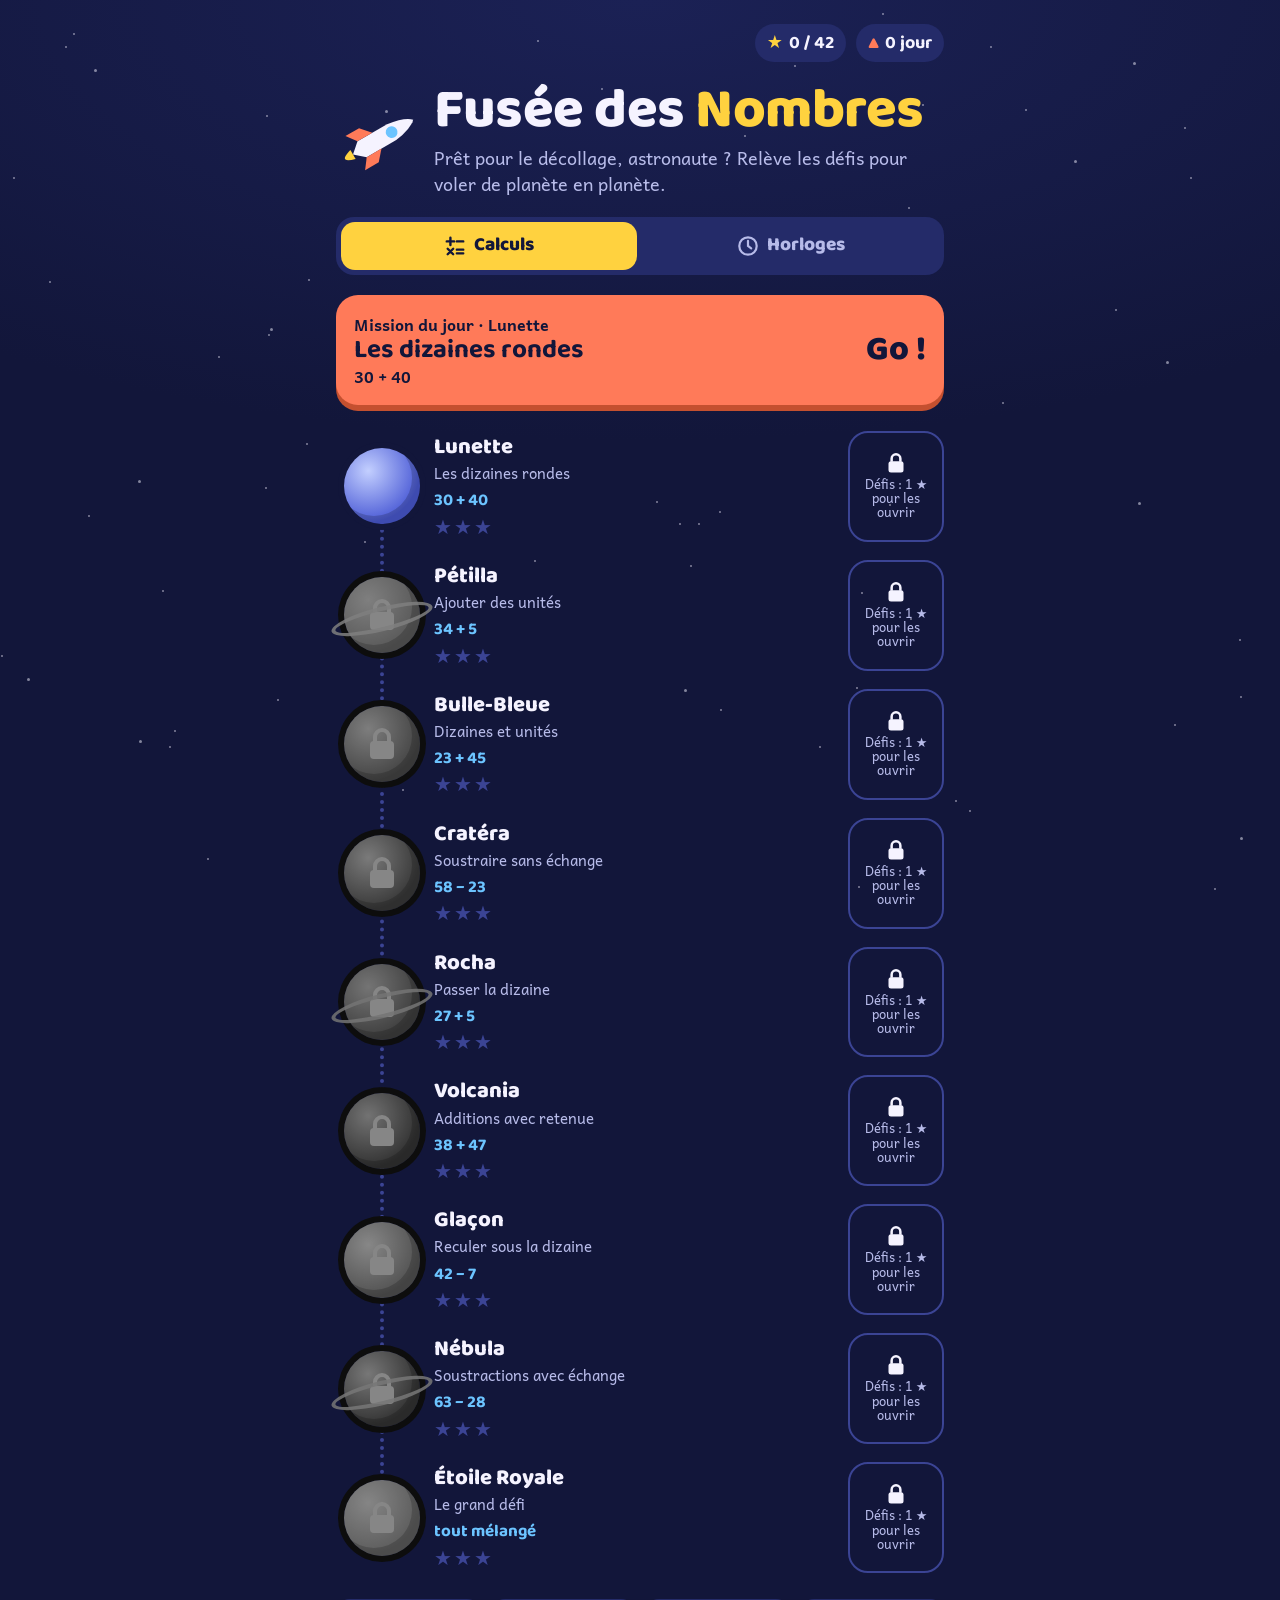
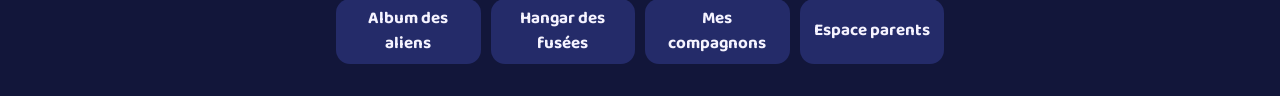
==== commit 65bc7044: "Ajoute le monde « Horloges » : lire l'heure Un onglet sur la carte passe des calculs aux horloges : " ====
--- a/index.html
+++ b/index.html
@@ -11,6 +11,7 @@
 <link rel="stylesheet" href="src/styles/home.css">
 <link rel="stylesheet" href="src/styles/game.css">
 <link rel="stylesheet" href="src/styles/screens.css">
+<link rel="stylesheet" href="src/styles/clock.css">
 </head>
 <body>
 <div id="sky" aria-hidden="true"></div>
@@ -19,6 +20,7 @@
 <!-- L'ordre compte : chaque fichier peut utiliser ce que définissent les précédents. -->
 <script src="src/js/core/utils.js"></script>
 <script src="src/js/data/levels.js"></script>
+<script src="src/js/data/clock-levels.js"></script>
 <script src="src/js/data/messages.js"></script>
 <script src="src/js/core/storage.js"></script>
 <script src="src/js/core/sound.js"></script>
@@ -27,11 +29,14 @@
 <script src="src/js/graphics/aliens.js"></script>
 <script src="src/js/graphics/companions.js"></script>
 <script src="src/js/graphics/aids.js"></script>
+<script src="src/js/graphics/clock.js"></script>
+<script src="src/js/game/clock.js"></script>
 <script src="src/js/game/mission.js"></script>
 <script src="src/js/ui/effects.js"></script>
 <script src="src/js/ui/render.js"></script>
 <script src="src/js/ui/home.js"></script>
 <script src="src/js/ui/game.js"></script>
+<script src="src/js/ui/game-clock.js"></script>
 <script src="src/js/ui/results.js"></script>
 <script src="src/js/ui/collections.js"></script>
 <script src="src/js/ui/parents.js"></script>
--- a/src/styles/screens.css
+++ b/src/styles/screens.css
@@ -17,10 +17,10 @@
 .actions{display:flex;flex-direction:column;gap:12px;width:100%}
 
 /* ---------- album ---------- */
-.album{display:grid;grid-template-columns:repeat(3,1fr);gap:12px}
+.album{display:grid;grid-template-columns:repeat(3,minmax(0,1fr));gap:12px}
 .slot{display:flex;flex-direction:column;align-items:center;gap:4px;padding:12px 6px;border-radius:20px;background:var(--panel);text-align:center}
 .slot svg{width:100%;max-width:96px;aspect-ratio:1}
-.slot .n{font-family:var(--display);font-weight:700;font-size:17px;line-height:1.1}
+.slot .n{font-family:var(--display);font-weight:700;font-size:17px;line-height:1.1;overflow-wrap:anywhere}
 .slot.empty svg{opacity:.25;filter:grayscale(1)}
 .slot.gold{box-shadow:inset 0 0 0 3px var(--star)}
 .slot.on{box-shadow:inset 0 0 0 3px var(--mint)}
@@ -28,7 +28,7 @@
 .slot.on .st{color:var(--mint);font-weight:700}
 .palbig svg{width:150px;height:150px;animation:hop 2.6s ease-in-out infinite}
 .note{color:var(--ink-soft);font-size:16px;margin:0}
-.hangar{display:grid;grid-template-columns:repeat(2,1fr);gap:12px}
+.hangar{display:grid;grid-template-columns:repeat(2,minmax(0,1fr));gap:12px}
 .bay{display:flex;flex-direction:column;align-items:center;gap:6px;padding:14px 10px;border-radius:20px;background:var(--panel);text-align:center;border:3px solid transparent}
 .bay svg{width:100%;max-width:150px;aspect-ratio:2/1}
 .bay .n{font-family:var(--display);font-weight:700;font-size:18px;line-height:1.1}
--- a/src/styles/clock.css
+++ b/src/styles/clock.css
@@ -0,0 +1,35 @@
+/* Horloges : écran de jeu (lecture et réglage des aiguilles) et onglets des mondes */
+.clockcard{display:grid;grid-template-columns:minmax(0,1.15fr) minmax(0,1fr);align-items:center;gap:8px 12px;padding-inline:12px}
+.clockcard>.qcount,.clockcard>.clock,.clockcard>.goals,.clockcard>.msg{grid-column:1/-1}
+.clockwrap{width:100%;max-width:230px;justify-self:center}
+.clockcard.compact .clockwrap{max-width:180px}
+.clockwrap svg{display:block;width:100%;height:auto}
+.side{display:flex;flex-direction:column;align-items:center;gap:8px;min-width:0}
+.side .ask{font-weight:700;color:var(--ink-soft)}
+.side .tools{gap:6px;flex-wrap:nowrap}
+.side .toolbtn{font-size:14px;padding:6px 12px}
+.timeans{font-size:clamp(28px,8vw,46px);gap:.15em}
+.answer.slot{font:inherit;color:var(--star);min-width:1.5em;cursor:pointer}
+.answer.slot.active{border-style:solid;border-color:var(--star)}
+.answer.slot.empty{color:var(--line)}
+.target{font-family:var(--display);font-weight:800;font-size:clamp(28px,8vw,46px);line-height:1;color:var(--star);white-space:nowrap}
+.target.good{color:var(--mint)}
+.target.bad{color:var(--rocket)}
+.when{display:inline-flex;align-items:center;gap:5px;padding:3px 10px;border-radius:999px;background:var(--star);color:var(--night);font-weight:700;font-size:14px;white-space:nowrap}
+.when.am{background:var(--sky)}
+.setpad{display:grid;grid-template-columns:1fr 1fr;gap:10px}
+.setpad .key{font-size:24px}
+.setpad .wide{grid-column:1/-1}
+.key:disabled{opacity:.4}
+
+/* onglets des mondes sur la carte */
+.worlds{display:grid;grid-template-columns:1fr 1fr;gap:6px;padding:5px;border-radius:18px;background:var(--panel)}
+.worlds button{display:flex;align-items:center;justify-content:center;gap:8px;padding:10px;border-radius:14px;font-family:var(--display);font-weight:800;font-size:19px;color:var(--ink-soft)}
+.worlds button[aria-selected="true"]{background:var(--star);color:var(--night)}
+.worlds svg{width:22px;height:22px;flex:none}
+.worldhead{font-size:22px;color:var(--ink-soft);margin-top:4px}
+
+@media (max-width:420px){
+  .side .toolbtn{font-size:13px;padding:5px 9px}
+  .setpad .key{font-size:21px}
+}
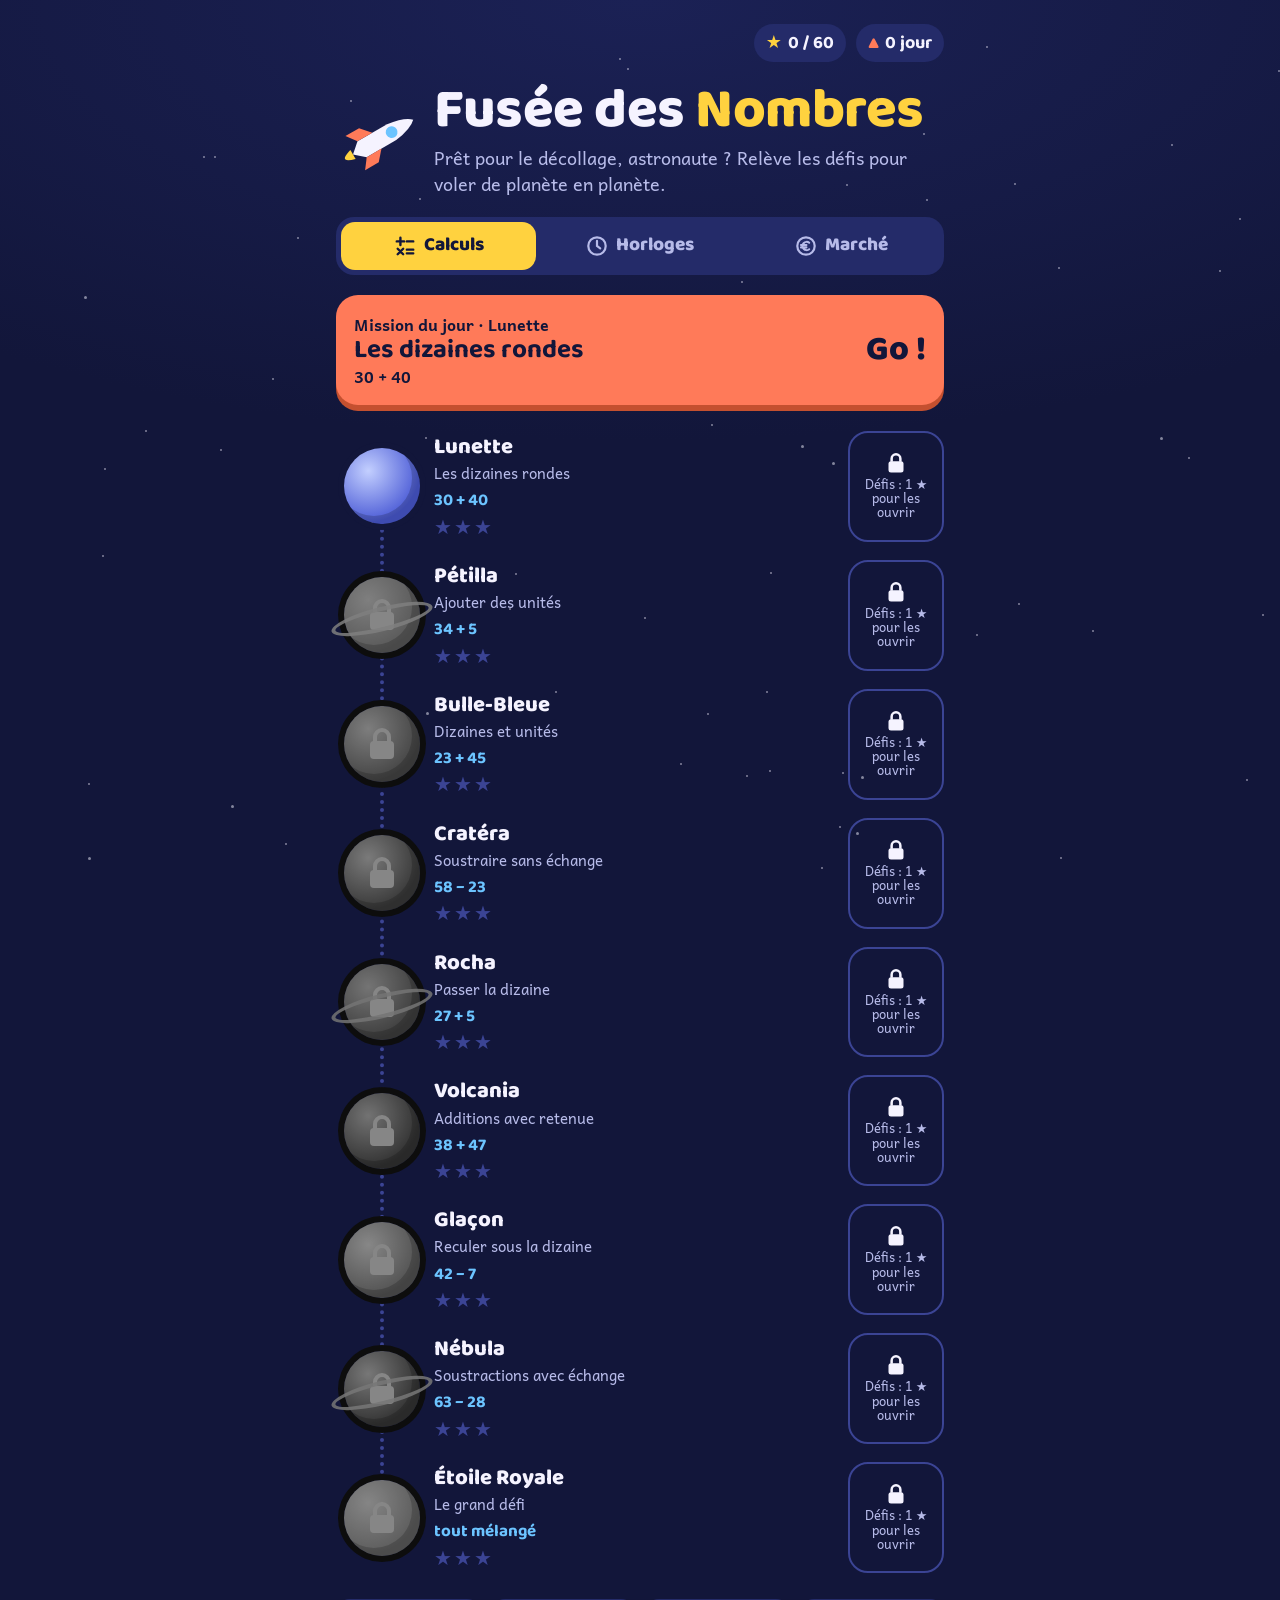
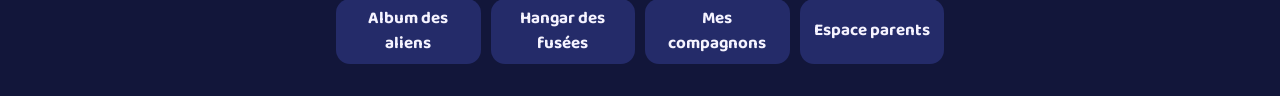
==== commit 1352b685: "Ajoute le monde « Marché » : la monnaie Un troisième onglet sur la carte, avec 6 planètes jusqu'à 10" ====
--- a/index.html
+++ b/index.html
@@ -12,6 +12,7 @@
 <link rel="stylesheet" href="src/styles/game.css">
 <link rel="stylesheet" href="src/styles/screens.css">
 <link rel="stylesheet" href="src/styles/clock.css">
+<link rel="stylesheet" href="src/styles/money.css">
 </head>
 <body>
 <div id="sky" aria-hidden="true"></div>
@@ -21,6 +22,7 @@
 <script src="src/js/core/utils.js"></script>
 <script src="src/js/data/levels.js"></script>
 <script src="src/js/data/clock-levels.js"></script>
+<script src="src/js/data/money-levels.js"></script>
 <script src="src/js/data/messages.js"></script>
 <script src="src/js/core/storage.js"></script>
 <script src="src/js/core/sound.js"></script>
@@ -30,13 +32,16 @@
 <script src="src/js/graphics/companions.js"></script>
 <script src="src/js/graphics/aids.js"></script>
 <script src="src/js/graphics/clock.js"></script>
+<script src="src/js/graphics/money.js"></script>
 <script src="src/js/game/clock.js"></script>
+<script src="src/js/game/money.js"></script>
 <script src="src/js/game/mission.js"></script>
 <script src="src/js/ui/effects.js"></script>
 <script src="src/js/ui/render.js"></script>
 <script src="src/js/ui/home.js"></script>
 <script src="src/js/ui/game.js"></script>
 <script src="src/js/ui/game-clock.js"></script>
+<script src="src/js/ui/game-money.js"></script>
 <script src="src/js/ui/results.js"></script>
 <script src="src/js/ui/collections.js"></script>
 <script src="src/js/ui/parents.js"></script>
--- a/src/styles/base.css
+++ b/src/styles/base.css
@@ -10,6 +10,12 @@
 }
 *{box-sizing:border-box}
 html,body{height:100%}
+/* appli tactile : pas de zoom au double toucher, pas de sélection de texte ni de menu à l'appui long, pas de flash gris au toucher.
+   Le zoom à deux doigts reste possible ; le champ du prénom (espace parents) reste sélectionnable. */
+html{touch-action:manipulation;-webkit-text-size-adjust:100%}
+body{-webkit-user-select:none;user-select:none;-webkit-touch-callout:none;-webkit-tap-highlight-color:transparent}
+input{-webkit-user-select:text;user-select:text;-webkit-touch-callout:default}
+svg{-webkit-user-drag:none}
 body{background:var(--night);background-image:radial-gradient(120% 70% at 50% 0%,var(--night-2) 0%,var(--night) 70%);background-attachment:fixed;color:var(--ink);font-family:var(--body);font-size:18px;line-height:1.45;overflow-x:hidden}
 button{font:inherit;color:inherit;cursor:pointer;border:0;background:none}
 button:focus-visible,input:focus-visible{outline:3px solid var(--star);outline-offset:3px}
--- a/src/styles/screens.css
+++ b/src/styles/screens.css
@@ -20,7 +20,7 @@
 .album{display:grid;grid-template-columns:repeat(3,minmax(0,1fr));gap:12px}
 .slot{display:flex;flex-direction:column;align-items:center;gap:4px;padding:12px 6px;border-radius:20px;background:var(--panel);text-align:center}
 .slot svg{width:100%;max-width:96px;aspect-ratio:1}
-.slot .n{font-family:var(--display);font-weight:700;font-size:17px;line-height:1.1;overflow-wrap:anywhere}
+.slot .n{font-family:var(--display);font-weight:700;font-size:17px;line-height:1.1;overflow-wrap:break-word;hyphens:auto}
 .slot.empty svg{opacity:.25;filter:grayscale(1)}
 .slot.gold{box-shadow:inset 0 0 0 3px var(--star)}
 .slot.on{box-shadow:inset 0 0 0 3px var(--mint)}
@@ -62,3 +62,7 @@
 .tips{margin:0;padding-left:1.2em;display:flex;flex-direction:column;gap:6px;font-size:16px}
 .danger{color:var(--rocket);border:2px solid var(--rocket);padding:8px 14px;border-radius:12px;font-weight:700}
 .danger.solid{background:var(--rocket);color:var(--night)}
+
+@media (max-width:420px){
+  .slot .n{font-size:15px}
+}
--- a/src/styles/clock.css
+++ b/src/styles/clock.css
@@ -12,9 +12,9 @@
 .answer.slot{font:inherit;color:var(--star);min-width:1.5em;cursor:pointer}
 .answer.slot.active{border-style:solid;border-color:var(--star)}
 .answer.slot.empty{color:var(--line)}
-.target{font-family:var(--display);font-weight:800;font-size:clamp(28px,8vw,46px);line-height:1;color:var(--star);white-space:nowrap}
-.target.good{color:var(--mint)}
-.target.bad{color:var(--rocket)}
+.settarget{font-family:var(--display);font-weight:800;font-size:clamp(28px,8vw,46px);line-height:1;color:var(--star);white-space:nowrap}
+.settarget.good{color:var(--mint)}
+.settarget.bad{color:var(--rocket)}
 .when{display:inline-flex;align-items:center;gap:5px;padding:3px 10px;border-radius:999px;background:var(--star);color:var(--night);font-weight:700;font-size:14px;white-space:nowrap}
 .when.am{background:var(--sky)}
 .setpad{display:grid;grid-template-columns:1fr 1fr;gap:10px}
@@ -23,7 +23,7 @@
 .key:disabled{opacity:.4}
 
 /* onglets des mondes sur la carte */
-.worlds{display:grid;grid-template-columns:1fr 1fr;gap:6px;padding:5px;border-radius:18px;background:var(--panel)}
+.worlds{display:grid;grid-template-columns:repeat(3,minmax(0,1fr));gap:6px;padding:5px;border-radius:18px;background:var(--panel)}
 .worlds button{display:flex;align-items:center;justify-content:center;gap:8px;padding:10px;border-radius:14px;font-family:var(--display);font-weight:800;font-size:19px;color:var(--ink-soft)}
 .worlds button[aria-selected="true"]{background:var(--star);color:var(--night)}
 .worlds svg{width:22px;height:22px;flex:none}
@@ -32,4 +32,6 @@
 @media (max-width:420px){
   .side .toolbtn{font-size:13px;padding:5px 9px}
   .setpad .key{font-size:21px}
+  .worlds button{font-size:16px;gap:5px;padding:9px 4px}
+  .worlds svg{width:18px;height:18px}
 }
--- a/src/styles/money.css
+++ b/src/styles/money.css
@@ -0,0 +1,31 @@
+/* Monde « Marché » : pièces, billets, comptoir et porte-monnaie */
+.moneycard{gap:8px}
+.money{display:inline-block;line-height:0;padding:0}
+.money svg{display:block}
+.tray{display:flex;flex-wrap:wrap;gap:8px;justify-content:center;align-items:center;min-height:56px}
+.moneyans{font-size:clamp(30px,9vw,46px);gap:.15em}
+.moneyans .ask{font-family:var(--body);font-size:18px;font-weight:700;color:var(--ink-soft);margin-right:.3em}
+.deal{text-align:center;font-size:18px;line-height:1.3}
+.deal b{font-family:var(--display);font-size:32px;color:var(--star);white-space:nowrap}
+.deal .few{font-size:15px;color:var(--ink-soft)}
+.counter{display:flex;flex-wrap:wrap;gap:6px;justify-content:center;align-items:center;width:100%;min-height:70px;padding:8px;border-radius:16px;border:2px dashed var(--line)}
+.counter.good{border-style:solid;border-color:var(--mint)}
+.counter.bad{border-style:solid;border-color:var(--rocket)}
+.counter .empty-note{color:var(--ink-soft);font-size:15px;text-align:center}
+.tally{font-weight:700;color:var(--mint)}
+.wallet-title{font-size:14px;font-weight:700;color:var(--ink-soft);text-align:center;margin-bottom:6px}
+.wallet{display:grid;grid-template-columns:repeat(3,1fr);gap:8px}
+.wallet.limited{grid-template-columns:repeat(4,1fr)}
+.wallet .key{height:auto;min-height:58px;display:flex;align-items:center;justify-content:center;padding:4px}
+.wallet .key:disabled{opacity:.2}
+.wallet-actions{display:grid;grid-template-columns:1fr 1.4fr;gap:8px;margin-top:8px}
+.wallet-actions .key{height:52px;font-size:20px}
+
+@media (max-width:420px){
+  .wallet{gap:6px}
+  .wallet .key{min-height:48px}
+  .wallet-actions .key{height:46px;font-size:18px}
+  .deal{font-size:16px}
+  .deal b{font-size:28px}
+  .counter{min-height:56px;padding:6px}
+}
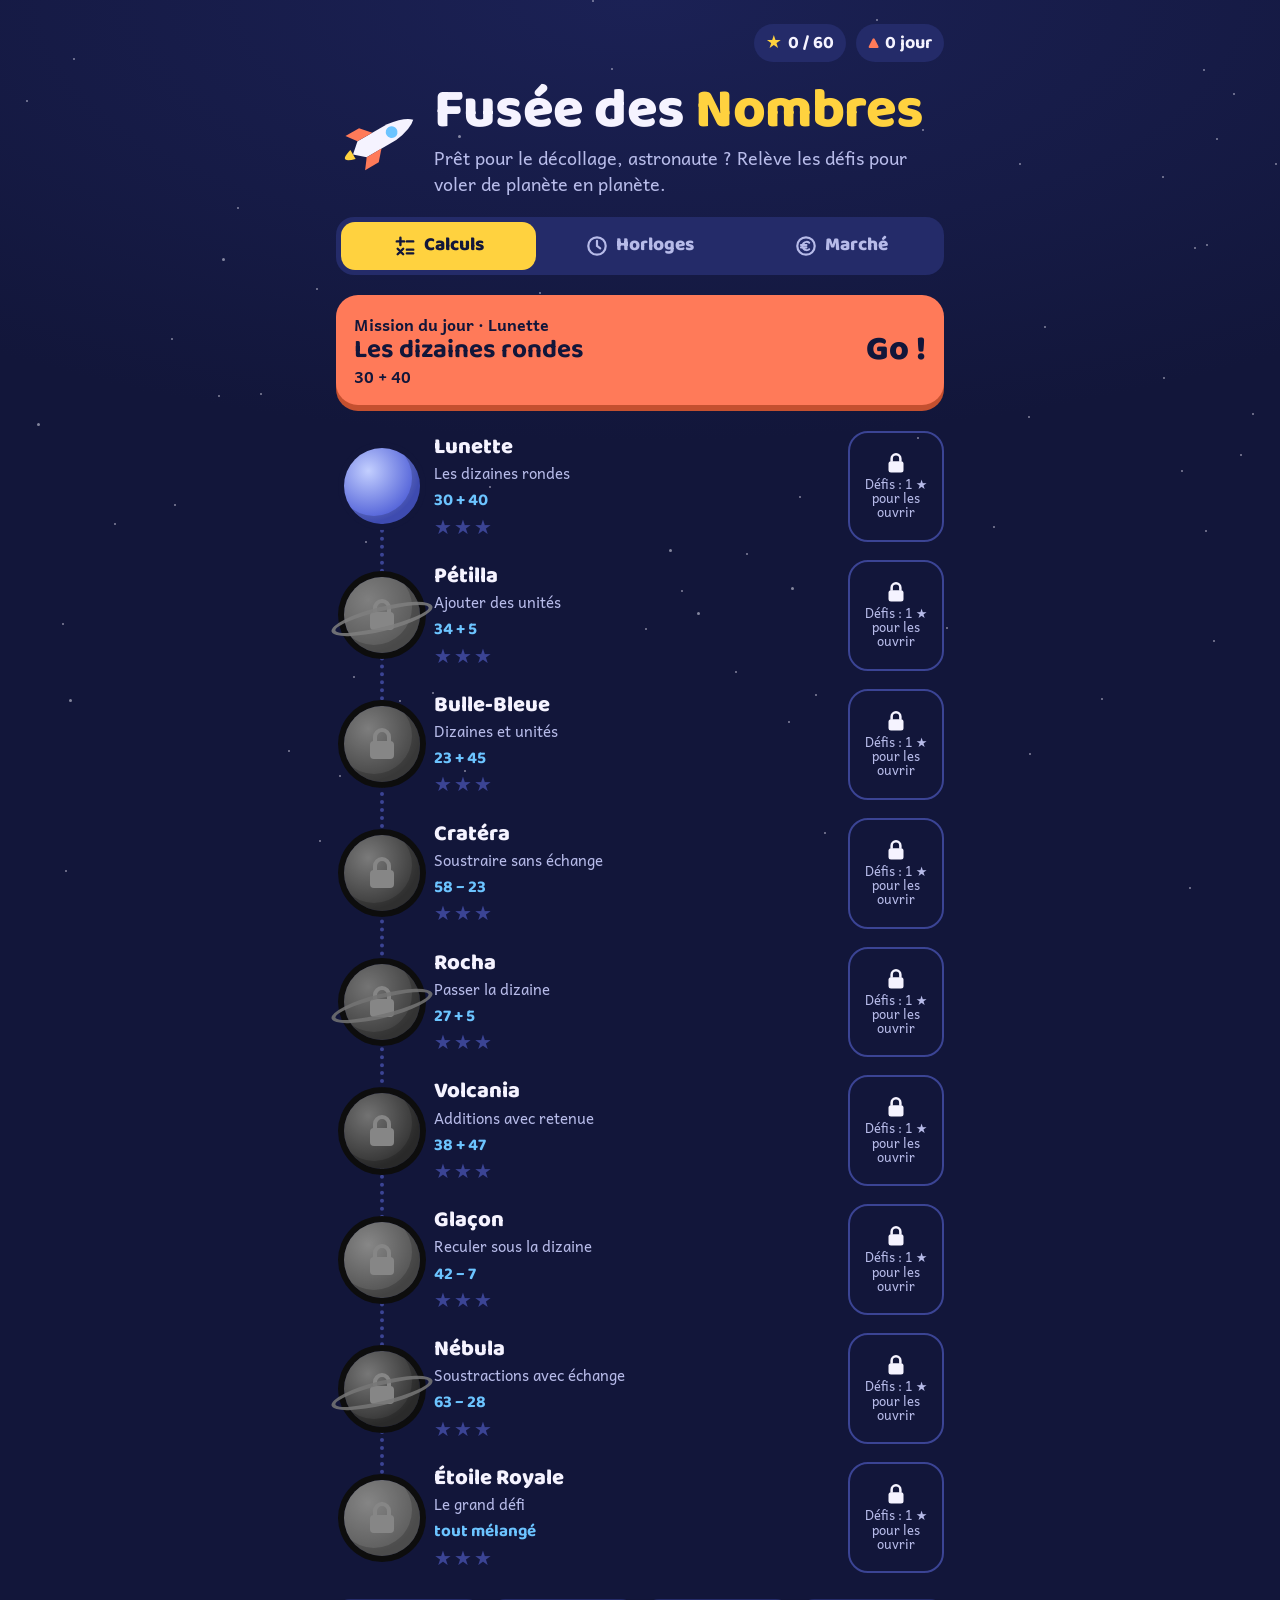
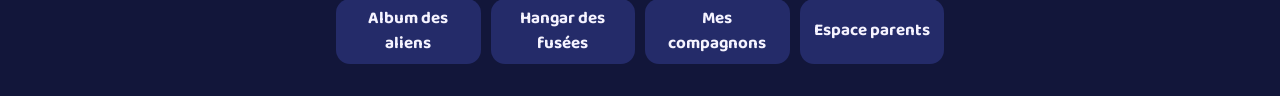
==== commit 966711a1: "Numérote les fichiers pour éviter les mélanges de cache index.html charge chaque fichier de src/ ave" ====
--- a/index.html
+++ b/index.html
@@ -7,44 +7,44 @@
 <link rel="preconnect" href="https://fonts.googleapis.com">
 <link rel="preconnect" href="https://fonts.gstatic.com" crossorigin>
 <link rel="stylesheet" href="https://fonts.googleapis.com/css2?family=Baloo+2:wght@500;700;800&family=Andika:wght@400;700&display=swap">
-<link rel="stylesheet" href="src/styles/base.css">
-<link rel="stylesheet" href="src/styles/home.css">
-<link rel="stylesheet" href="src/styles/game.css">
-<link rel="stylesheet" href="src/styles/screens.css">
-<link rel="stylesheet" href="src/styles/clock.css">
-<link rel="stylesheet" href="src/styles/money.css">
+<link rel="stylesheet" href="src/styles/base.css?v=11ead0ea">
+<link rel="stylesheet" href="src/styles/home.css?v=f596ff25">
+<link rel="stylesheet" href="src/styles/game.css?v=fdebc395">
+<link rel="stylesheet" href="src/styles/screens.css?v=add6c677">
+<link rel="stylesheet" href="src/styles/clock.css?v=83134916">
+<link rel="stylesheet" href="src/styles/money.css?v=e6f331f5">
 </head>
 <body>
 <div id="sky" aria-hidden="true"></div>
 <main class="app" id="app"></main>
 
 <!-- L'ordre compte : chaque fichier peut utiliser ce que définissent les précédents. -->
-<script src="src/js/core/utils.js"></script>
-<script src="src/js/data/levels.js"></script>
-<script src="src/js/data/clock-levels.js"></script>
-<script src="src/js/data/money-levels.js"></script>
-<script src="src/js/data/messages.js"></script>
-<script src="src/js/core/storage.js"></script>
-<script src="src/js/core/sound.js"></script>
-<script src="src/js/graphics/icons.js"></script>
-<script src="src/js/graphics/rockets.js"></script>
-<script src="src/js/graphics/aliens.js"></script>
-<script src="src/js/graphics/companions.js"></script>
-<script src="src/js/graphics/aids.js"></script>
-<script src="src/js/graphics/clock.js"></script>
-<script src="src/js/graphics/money.js"></script>
-<script src="src/js/game/clock.js"></script>
-<script src="src/js/game/money.js"></script>
-<script src="src/js/game/mission.js"></script>
-<script src="src/js/ui/effects.js"></script>
-<script src="src/js/ui/render.js"></script>
-<script src="src/js/ui/home.js"></script>
-<script src="src/js/ui/game.js"></script>
-<script src="src/js/ui/game-clock.js"></script>
-<script src="src/js/ui/game-money.js"></script>
-<script src="src/js/ui/results.js"></script>
-<script src="src/js/ui/collections.js"></script>
-<script src="src/js/ui/parents.js"></script>
-<script src="src/js/main.js"></script>
+<script src="src/js/core/utils.js?v=38701ada"></script>
+<script src="src/js/data/levels.js?v=82737ecb"></script>
+<script src="src/js/data/clock-levels.js?v=f9606397"></script>
+<script src="src/js/data/money-levels.js?v=098c0817"></script>
+<script src="src/js/data/messages.js?v=a18415a1"></script>
+<script src="src/js/core/storage.js?v=e0fe31fb"></script>
+<script src="src/js/core/sound.js?v=1b81cc5b"></script>
+<script src="src/js/graphics/icons.js?v=cd77efa2"></script>
+<script src="src/js/graphics/rockets.js?v=a6855240"></script>
+<script src="src/js/graphics/aliens.js?v=03790346"></script>
+<script src="src/js/graphics/companions.js?v=82562516"></script>
+<script src="src/js/graphics/aids.js?v=9d607df4"></script>
+<script src="src/js/graphics/clock.js?v=b2bdffbd"></script>
+<script src="src/js/graphics/money.js?v=dd99b543"></script>
+<script src="src/js/game/clock.js?v=d94fd621"></script>
+<script src="src/js/game/money.js?v=c3a6fdbc"></script>
+<script src="src/js/game/mission.js?v=0a1a0919"></script>
+<script src="src/js/ui/effects.js?v=f398ff62"></script>
+<script src="src/js/ui/render.js?v=36118f99"></script>
+<script src="src/js/ui/home.js?v=dae128c4"></script>
+<script src="src/js/ui/game.js?v=12a74ba6"></script>
+<script src="src/js/ui/game-clock.js?v=6943864a"></script>
+<script src="src/js/ui/game-money.js?v=47091a39"></script>
+<script src="src/js/ui/results.js?v=06f67820"></script>
+<script src="src/js/ui/collections.js?v=1fd91450"></script>
+<script src="src/js/ui/parents.js?v=c73314a2"></script>
+<script src="src/js/main.js?v=263c0216"></script>
 </body>
 </html>
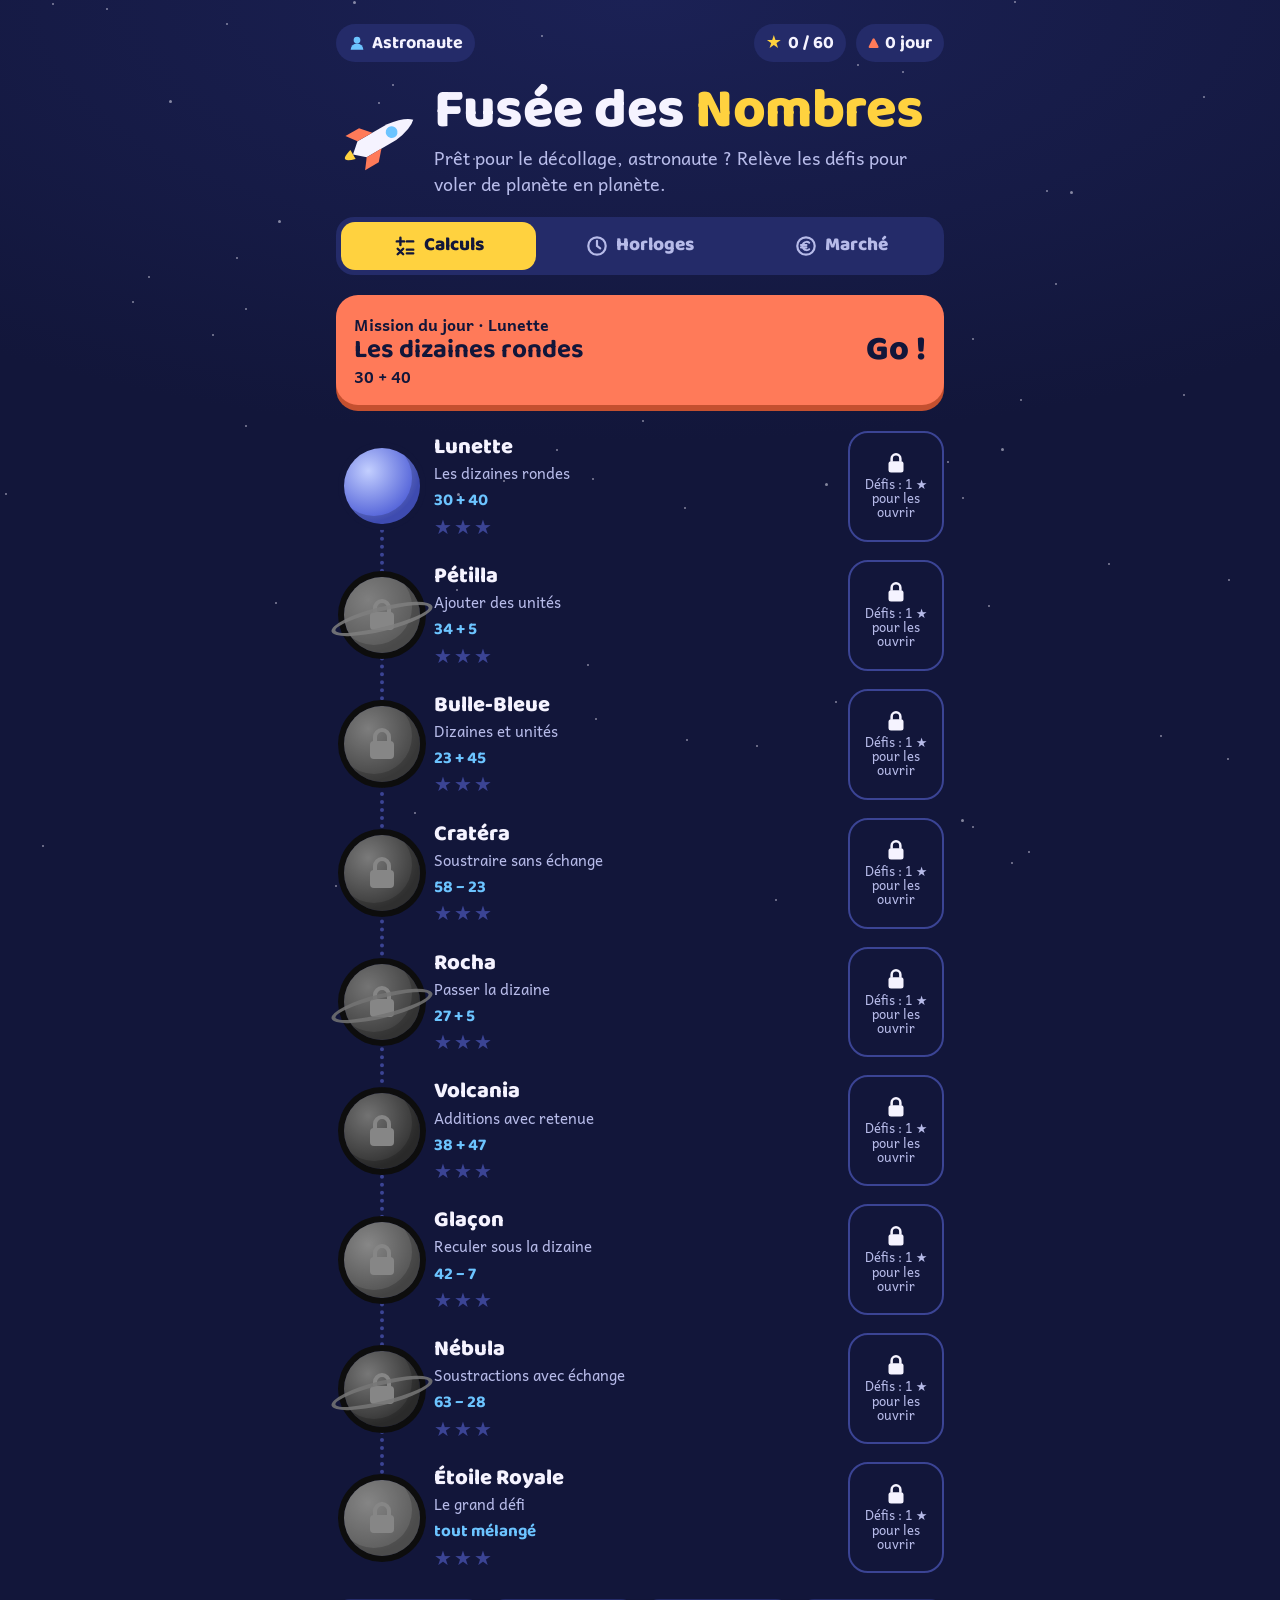
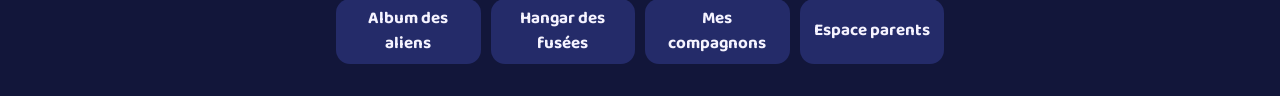
==== commit 7362e6a1: "Ajoute plusieurs joueurs et le prénom magique Le prénom en haut de la carte ouvre l'écran « Qui joue" ====
--- a/index.html
+++ b/index.html
@@ -10,7 +10,7 @@
 <link rel="stylesheet" href="src/styles/base.css?v=11ead0ea">
 <link rel="stylesheet" href="src/styles/home.css?v=f596ff25">
 <link rel="stylesheet" href="src/styles/game.css?v=fdebc395">
-<link rel="stylesheet" href="src/styles/screens.css?v=add6c677">
+<link rel="stylesheet" href="src/styles/screens.css?v=ad14bec3">
 <link rel="stylesheet" href="src/styles/clock.css?v=83134916">
 <link rel="stylesheet" href="src/styles/money.css?v=e6f331f5">
 </head>
@@ -24,7 +24,7 @@
 <script src="src/js/data/clock-levels.js?v=f9606397"></script>
 <script src="src/js/data/money-levels.js?v=098c0817"></script>
 <script src="src/js/data/messages.js?v=a18415a1"></script>
-<script src="src/js/core/storage.js?v=e0fe31fb"></script>
+<script src="src/js/core/storage.js?v=5f777809"></script>
 <script src="src/js/core/sound.js?v=1b81cc5b"></script>
 <script src="src/js/graphics/icons.js?v=cd77efa2"></script>
 <script src="src/js/graphics/rockets.js?v=a6855240"></script>
@@ -37,14 +37,15 @@
 <script src="src/js/game/money.js?v=c3a6fdbc"></script>
 <script src="src/js/game/mission.js?v=0a1a0919"></script>
 <script src="src/js/ui/effects.js?v=f398ff62"></script>
-<script src="src/js/ui/render.js?v=36118f99"></script>
-<script src="src/js/ui/home.js?v=dae128c4"></script>
+<script src="src/js/ui/render.js?v=0757fdc7"></script>
+<script src="src/js/ui/home.js?v=3b394666"></script>
 <script src="src/js/ui/game.js?v=12a74ba6"></script>
 <script src="src/js/ui/game-clock.js?v=6943864a"></script>
 <script src="src/js/ui/game-money.js?v=47091a39"></script>
 <script src="src/js/ui/results.js?v=06f67820"></script>
 <script src="src/js/ui/collections.js?v=1fd91450"></script>
-<script src="src/js/ui/parents.js?v=c73314a2"></script>
-<script src="src/js/main.js?v=263c0216"></script>
+<script src="src/js/ui/players.js?v=68bf531c"></script>
+<script src="src/js/ui/parents.js?v=ed73d9a6"></script>
+<script src="src/js/main.js?v=d20ff30e"></script>
 </body>
 </html>
--- a/src/styles/screens.css
+++ b/src/styles/screens.css
@@ -66,3 +66,24 @@
 @media (max-width:420px){
   .slot .n{font-size:15px}
 }
+
+/* ---------- joueurs ---------- */
+.players{display:grid;grid-template-columns:repeat(2,minmax(0,1fr));gap:12px}
+.player{display:flex;flex-direction:column;gap:6px;padding:10px;border-radius:20px;background:var(--panel);border:3px solid transparent;min-width:0}
+.player.on{border-color:var(--mint)}
+.player .pick{display:flex;flex-direction:column;align-items:center;gap:4px;text-align:center}
+.player .pick svg{width:84px;height:84px;max-width:100%}
+.player .n{font-family:var(--display);font-weight:800;font-size:20px;line-height:1.1;overflow-wrap:break-word;max-width:100%}
+.player .st{font-size:14px;color:var(--ink-soft)}
+.player.on .st{color:var(--mint);font-weight:700}
+.player .del{align-self:center;padding:4px 8px;font-size:13px;color:var(--ink-soft);text-decoration:underline}
+.player .confirm{display:flex;flex-wrap:wrap;gap:6px;align-items:center;justify-content:center;font-size:14px;text-align:center}
+.player .confirm button{padding:6px 12px}
+.homebar{flex-wrap:nowrap}
+.homebar .chip{flex:none}
+.playerchip{flex-shrink:1!important;min-width:0;overflow:hidden;text-overflow:ellipsis;cursor:pointer}
+@media (max-width:420px){
+  .homebar{gap:6px}
+  .homebar .chip{font-size:16px;padding:6px 10px}
+}
+.playerchip svg{flex:none;color:var(--sky)}
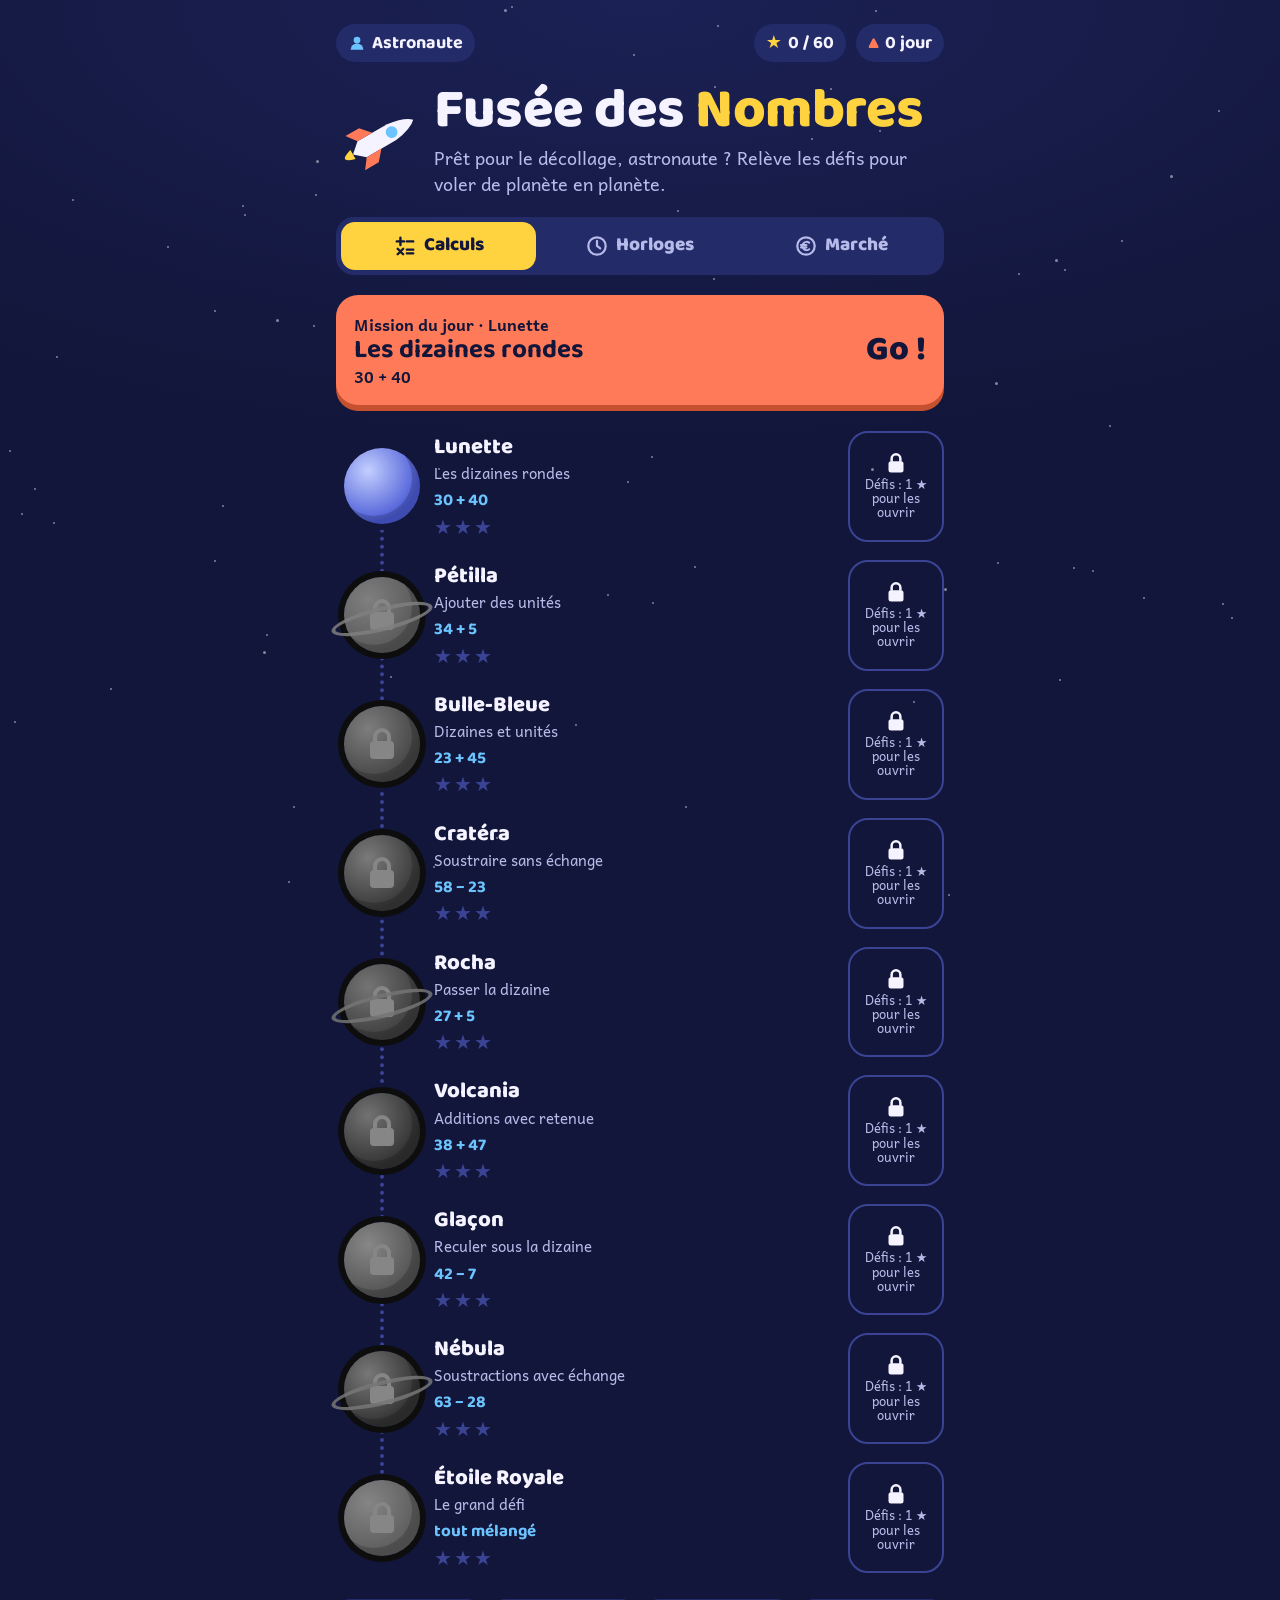
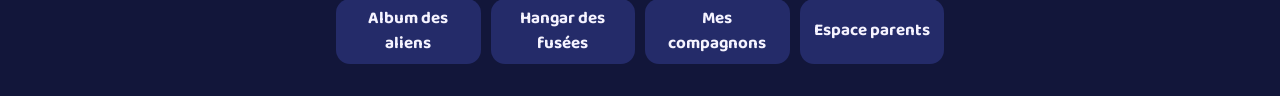
==== commit 370be383: "Le prénom magique débloque aussi les aliens GVDM reçoit tous les aliens en version dorée. La règle s" ====
--- a/index.html
+++ b/index.html
@@ -24,7 +24,7 @@
 <script src="src/js/data/clock-levels.js?v=f9606397"></script>
 <script src="src/js/data/money-levels.js?v=098c0817"></script>
 <script src="src/js/data/messages.js?v=a18415a1"></script>
-<script src="src/js/core/storage.js?v=5f777809"></script>
+<script src="src/js/core/storage.js?v=721495cc"></script>
 <script src="src/js/core/sound.js?v=1b81cc5b"></script>
 <script src="src/js/graphics/icons.js?v=cd77efa2"></script>
 <script src="src/js/graphics/rockets.js?v=a6855240"></script>
